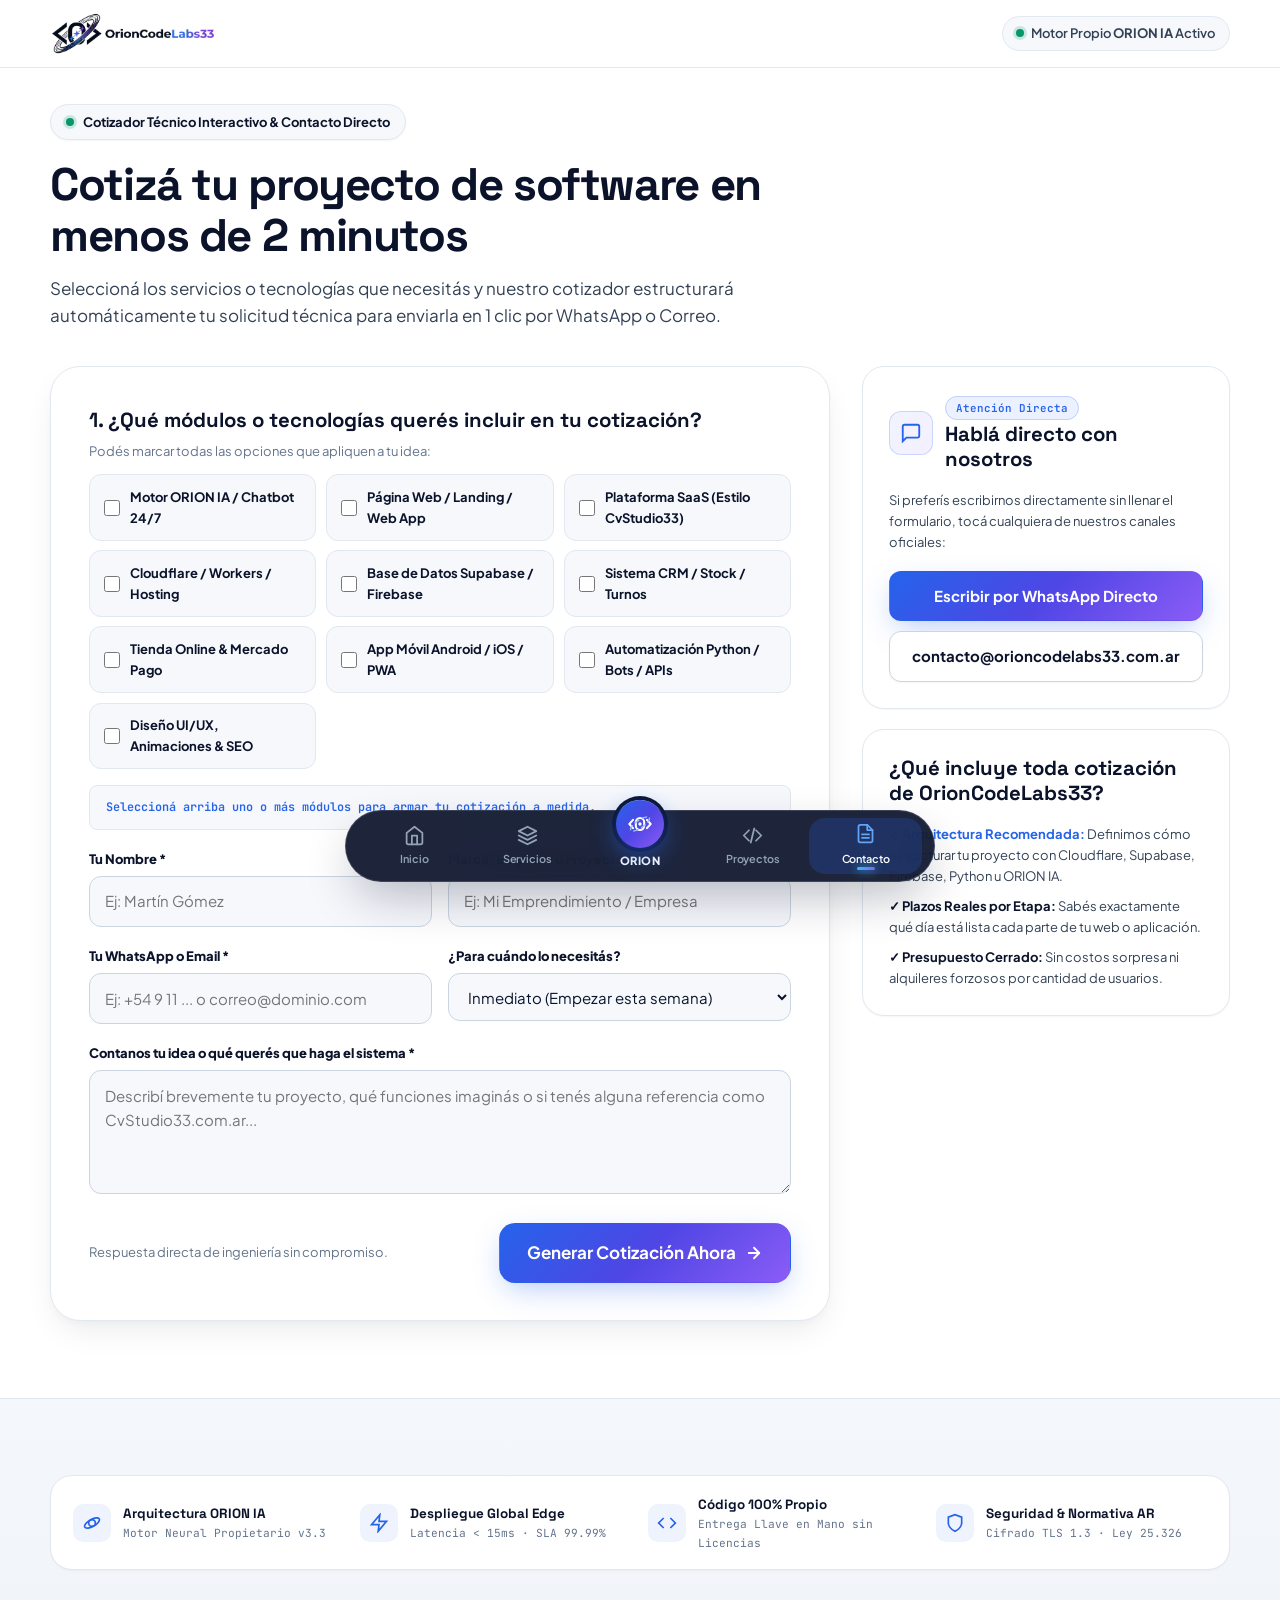
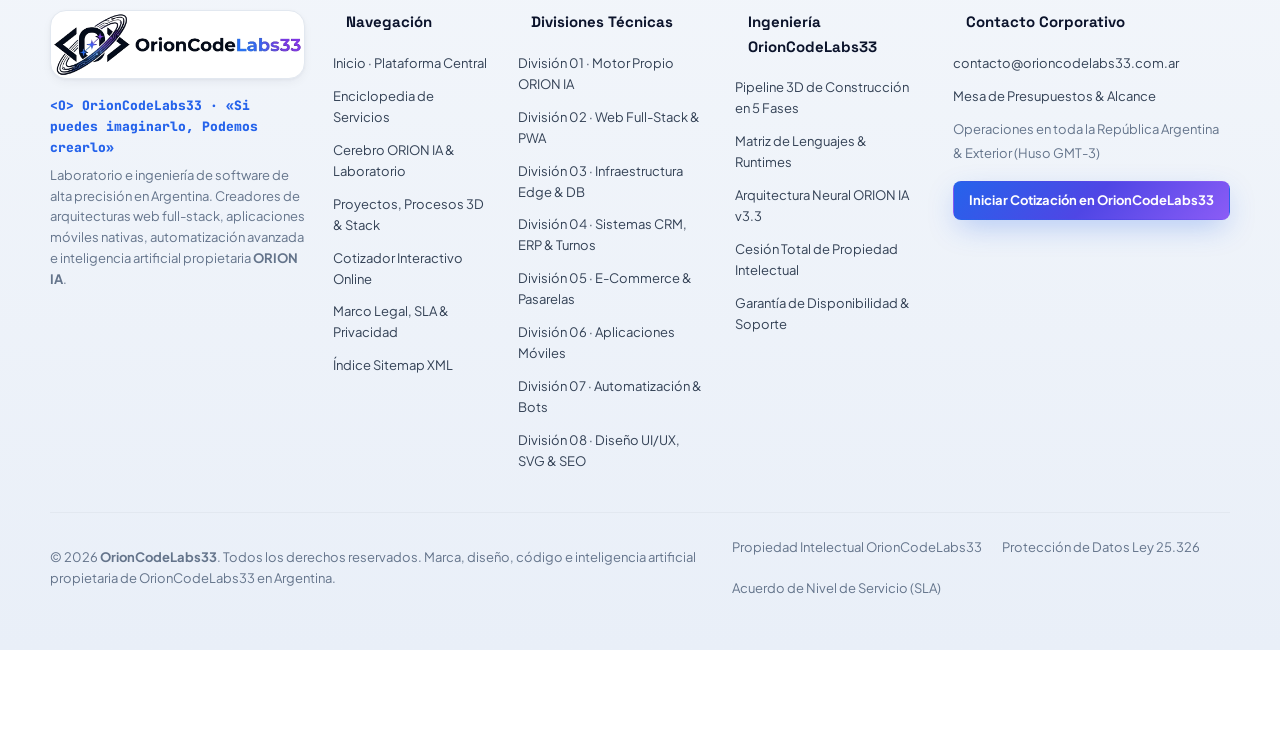
==== contacto.html @ 8621b2c1 "Deploy OrionCodeLabs33 full web app, ORION IA showcase, 3D process & assets" ====
<!DOCTYPE html>
<html lang="es-AR">
<head>
  <meta charset="UTF-8">
  <meta name="viewport" content="width=device-width, initial-scale=1.0, viewport-fit=cover">
  <title>Cotizador de Proyectos de Software &amp; Contacto Directo | OrionCodeLabs33</title>
  <meta name="description" content="Cotizá tu desarrollo web, aplicación móvil, sistema en Supabase/Firebase, despliegue en Cloudflare Workers o integración de nuestra IA propia ORION con el Cotizador Interactivo de OrionCodeLabs33.">
  <meta name="robots" content="index, follow">
  <link rel="canonical" href="https://orioncodelabs33.com.ar/contacto.html">
  <meta name="geo.region" content="AR">
  <meta name="theme-color" content="#FFFFFF">
  <link rel="manifest" href="manifest.json">
  <link rel="icon" type="image/png" sizes="64x64" href="assets/img/favicon.png">
  <link rel="apple-touch-icon" sizes="256x256" href="assets/img/logo-icon.png">
  <link rel="stylesheet" href="assets/css/tokens.css">
  <link rel="stylesheet" href="assets/css/layout.css">
  <link rel="stylesheet" href="assets/css/animations.css">
  <style>
    .quote-layout {
      display: grid;
      grid-template-columns: 1fr;
      gap: 2rem;
    }
    @media (min-width: 1024px) {
      .quote-layout {
        grid-template-columns: 1.38fr 0.62fr;
        align-items: start;
      }
    }
    .form-card {
      background: var(--bg-surface);
      border: 1px solid var(--border-subtle);
      border-radius: var(--radius-xl);
      padding: clamp(1.4rem, 3.5vw, 2.35rem);
      box-shadow: var(--shadow-md);
    }
    .checkbox-grid {
      display: grid;
      grid-template-columns: repeat(auto-fill, minmax(215px, 1fr));
      gap: 0.6rem;
      margin-top: 0.75rem;
    }
    .check-pill {
      display: flex;
      align-items: center;
      gap: 0.6rem;
      padding: 0.7rem 0.9rem;
      border-radius: var(--radius-sm);
      background: var(--bg-secondary);
      border: 1px solid var(--border-subtle);
      font-size: var(--text-xs);
      font-weight: 700;
      color: var(--text-primary);
      cursor: pointer;
      transition: border-color 0.18s ease, background-color 0.18s ease, transform 0.18s ease;
    }
    .check-pill:hover {
      border-color: var(--brand-blue);
      background: var(--bg-surface);
      transform: translateY(-1px);
    }
    .check-pill input {
      accent-color: var(--brand-blue);
      width: 16px;
      height: 16px;
      flex-shrink: 0;
    }
    .form-row {
      display: grid;
      grid-template-columns: 1fr;
      gap: 1rem;
      margin-top: 1.15rem;
    }
    @media (min-width: 640px) {
      .form-row-2 {
        grid-template-columns: repeat(2, 1fr);
      }
    }
    .field-label {
      display: block;
      font-size: var(--text-xs);
      font-weight: 800;
      margin-bottom: 0.4rem;
      color: var(--text-primary);
    }
    .field-input {
      width: 100%;
      padding: 0.78rem 0.95rem;
      border-radius: var(--radius-sm);
      background: var(--bg-secondary);
      border: 1px solid var(--border-medium);
      color: var(--text-primary);
      font-size: var(--text-sm);
      transition: border-color 0.2s ease, box-shadow 0.2s ease, background-color 0.2s ease;
    }
    .field-input:focus {
      outline: none;
      background: var(--bg-surface);
      border-color: var(--brand-blue);
      box-shadow: 0 0 0 4px rgba(37, 99, 235, 0.12);
    }
  </style>
</head>
<body>

  <header class="site-header" role="banner">
    <div class="container header-inner">
      <a href="index.html" class="brand-logo" aria-label="OrionCodeLabs33 Inicio">
        <img src="assets/img/logo-light.png" alt="OrionCodeLabs33" width="240" height="63">
      </a>
      <div class="header-right-status">
        <a href="nosotros.html" class="orion-ai-pill">
          <span class="status-dot" aria-hidden="true"></span>
          <span>Motor Propio <strong>ORION IA</strong> Activo</span>
        </a>
      </div>
    </div>
  </header>

  <main>
    <section id="cotizador" class="section" style="padding-top:2.25rem;">
      <div class="container">
        <div class="section-header">
          <span class="hero-badge"><span class="status-dot"></span> Cotizador Técnico Interactivo &amp; Contacto Directo</span>
          <h1 class="section-title">Cotizá tu proyecto de software en menos de 2 minutos</h1>
          <p class="section-desc">
            Seleccioná los servicios o tecnologías que necesitás y nuestro cotizador estructurará automáticamente tu solicitud técnica para enviarla en 1 clic por WhatsApp o Correo.
          </p>
        </div>

        <div class="quote-layout">
          <!-- Formulario Principal del Cotizador -->
          <form id="orion-quote-form" class="form-card">
            <div id="preselected-service-banner" style="display:none;align-items:center;justify-content:space-between;gap:0.75rem;padding:0.85rem 1rem;margin-bottom:1.25rem;border-radius:var(--radius-sm);background:var(--gradient-orion-subtle);border:1px solid var(--brand-blue);font-size:var(--text-xs);">
              <span>Servicio seleccionado desde el catálogo: <strong></strong></span>
              <a href="servicios.html" style="color:var(--brand-blue);font-weight:800;">Cambiar</a>
            </div>

            <h2 style="font-family:var(--font-display);font-size:var(--text-lg);font-weight:800;margin-bottom:0.25rem;">
              1. ¿Qué módulos o tecnologías querés incluir en tu cotización?
            </h2>
            <p style="font-size:var(--text-xs);color:var(--text-muted);">Podés marcar todas las opciones que apliquen a tu idea:</p>

            <div class="checkbox-grid">
              <label class="check-pill"><input type="checkbox" name="services" value="Motor Propio ORION IA / Chatbot"> <span>Motor ORION IA / Chatbot 24/7</span></label>
              <label class="check-pill"><input type="checkbox" name="services" value="Desarrollo Web / Landing / PWA"> <span>Página Web / Landing / Web App</span></label>
              <label class="check-pill"><input type="checkbox" name="services" value="Plataforma SaaS (Estilo CvStudio33)"> <span>Plataforma SaaS (Estilo CvStudio33)</span></label>
              <label class="check-pill"><input type="checkbox" name="services" value="Cloudflare / Workers / Hosting Edge"> <span>Cloudflare / Workers / Hosting</span></label>
              <label class="check-pill"><input type="checkbox" name="services" value="Base de Datos Supabase / Firebase"> <span>Base de Datos Supabase / Firebase</span></label>
              <label class="check-pill"><input type="checkbox" name="services" value="Sistema de Gestión / CRM / Stock"> <span>Sistema CRM / Stock / Turnos</span></label>
              <label class="check-pill"><input type="checkbox" name="services" value="Tienda E-Commerce & Mercado Pago"> <span>Tienda Online &amp; Mercado Pago</span></label>
              <label class="check-pill"><input type="checkbox" name="services" value="Aplicación Móvil Celulares"> <span>App Móvil Android / iOS / PWA</span></label>
              <label class="check-pill"><input type="checkbox" name="services" value="Automatización con Python & APIs"> <span>Automatización Python / Bots / APIs</span></label>
              <label class="check-pill"><input type="checkbox" name="services" value="Diseño UI/UX, Animaciones & SEO"> <span>Diseño UI/UX, Animaciones &amp; SEO</span></label>
            </div>

            <div id="quote-live-summary" style="margin-top:1rem;padding:0.75rem 1rem;border-radius:var(--radius-xs);background:var(--bg-secondary);border:1px solid var(--border-subtle);font-family:var(--font-mono);font-size:0.74rem;font-weight:600;color:var(--brand-blue);">
              Seleccioná arriba uno o más módulos para armar tu cotización a medida.
            </div>

            <div class="form-row form-row-2">
              <div>
                <label class="field-label" for="quote-name">Tu Nombre *</label>
                <input class="field-input" type="text" id="quote-name" required placeholder="Ej: Martín Gómez">
              </div>
              <div>
                <label class="field-label" for="quote-company">Marca, Empresa o Proyecto</label>
                <input class="field-input" type="text" id="quote-company" placeholder="Ej: Mi Emprendimiento / Empresa">
              </div>
            </div>

            <div class="form-row form-row-2">
              <div>
                <label class="field-label" for="quote-contact">Tu WhatsApp o Email *</label>
                <input class="field-input" type="text" id="quote-contact" required placeholder="Ej: +54 9 11 ... o correo@dominio.com">
              </div>
              <div>
                <label class="field-label" for="quote-timeline">¿Para cuándo lo necesitás?</label>
                <select class="field-input" id="quote-timeline">
                  <option value="Inmediato (Empezar esta semana)" selected>Inmediato (Empezar esta semana)</option>
                  <option value="Dentro de este mes">Dentro de este mes</option>
                  <option value="En los próximos 2 a 3 meses">En los próximos 2 a 3 meses</option>
                  <option value="Quiero conocer presupuesto estimado">Solo quiero conocer presupuesto estimado</option>
                </select>
              </div>
            </div>

            <div class="form-row">
              <div>
                <label class="field-label" for="quote-details">Contanos tu idea o qué querés que haga el sistema *</label>
                <textarea class="field-input" id="quote-details" rows="4" required placeholder="Describí brevemente tu proyecto, qué funciones imaginás o si tenés alguna referencia como CvStudio33.com.ar..."></textarea>
              </div>
            </div>

            <div style="margin-top:1.35rem;display:flex;flex-wrap:wrap;align-items:center;justify-content:space-between;gap:1rem;">
              <span style="font-size:var(--text-xs);color:var(--text-muted);">Respuesta directa de ingeniería sin compromiso.</span>
              <button type="submit" class="btn btn-primary btn-lg">
                <span>Generar Cotización Ahora</span>
                <svg width="18" height="18" viewBox="0 0 24 24" fill="none" stroke="currentColor" stroke-width="2.4" stroke-linecap="round" stroke-linejoin="round"><path d="M5 12h14"/><path d="m12 5 7 7-7 7"/></svg>
              </button>
            </div>

            <div id="quote-form-feedback" style="display:none;margin-top:1.25rem;"></div>
          </form>

          <!-- Columna Derecha: Canales Directos con Iconos SVG -->
          <div style="display:flex;flex-direction:column;gap:1.25rem;">
            <div class="bento-card">
              <div style="display:flex;align-items:center;gap:0.75rem;">
                <div class="svg-icon-box" aria-hidden="true">
                  <svg viewBox="0 0 24 24" fill="none" stroke="currentColor" stroke-width="2"><path d="M21 15a2 2 0 0 1-2 2H7l-4 4V5a2 2 0 0 1 2-2h14a2 2 0 0 1 2 2z"/></svg>
                </div>
                <div>
                  <span class="badge-verified">Atención Directa</span>
                  <h3 style="font-size:var(--text-lg);margin-top:0.2rem;">Hablá directo con nosotros</h3>
                </div>
              </div>
              <p style="font-size:var(--text-xs);color:var(--text-secondary);">
                Si preferís escribirnos directamente sin llenar el formulario, tocá cualquiera de nuestros canales oficiales:
              </p>
              <div style="display:flex;flex-direction:column;gap:0.65rem;">
                <a href="https://wa.me/5491100000033?text=Hola%20OrionCodeLabs33,%20quiero%20cotizar%20un%20proyecto%20de%20software" target="_blank" rel="noopener" class="btn btn-primary" style="width:100%;">
                  <span>Escribir por WhatsApp Directo</span>
                </a>
                <a href="mailto:contacto@orioncodelabs33.com.ar" class="btn btn-secondary" style="width:100%;">
                  <span>contacto@orioncodelabs33.com.ar</span>
                </a>
              </div>
            </div>

            <div class="bento-card">
              <h3 style="font-size:var(--text-lg);">¿Qué incluye toda cotización de OrionCodeLabs33?</h3>
              <ul style="list-style:none;font-size:var(--text-xs);color:var(--text-secondary);display:flex;flex-direction:column;gap:0.55rem;">
                <li><strong style="color:var(--brand-blue);">✓ Arquitectura Recomendada:</strong> Definimos cómo estructurar tu proyecto con Cloudflare, Supabase, Firebase, Python u ORION IA.</li>
                <li><strong style="color:var(--text-primary);">✓ Plazos Reales por Etapa:</strong> Sabés exactamente qué día está lista cada parte de tu web o aplicación.</li>
                <li><strong style="color:var(--text-primary);">✓ Presupuesto Cerrado:</strong> Sin costos sorpresa ni alquileres forzosos por cantidad de usuarios.</li>
              </ul>
            </div>
          </div>
        </div>
      </div>
    </section>
  </main>

  <!-- ========================================================================
       FOOTER CORPORATIVO EXCLUSIVO DE ORIONCODELABS33
       ======================================================================== -->
  <footer class="site-footer" role="contentinfo">
    <div class="container">

      <div class="footer-telemetry-banner">
        <div class="footer-telemetry-item">
          <div class="footer-telemetry-icon" aria-hidden="true">
            <svg width="20" height="20" viewBox="0 0 24 24" fill="none" stroke="currentColor" stroke-width="2"><circle cx="12" cy="12" r="4"/><ellipse cx="12" cy="12" rx="10" ry="4.2" transform="rotate(-30 12 12)"/></svg>
          </div>
          <div>
            <strong>Arquitectura ORION IA</strong>
            <span>Motor Neural Propietario v3.3</span>
          </div>
        </div>
        <div class="footer-telemetry-item">
          <div class="footer-telemetry-icon" aria-hidden="true">
            <svg width="20" height="20" viewBox="0 0 24 24" fill="none" stroke="currentColor" stroke-width="2"><path d="M13 2 3 14h9l-1 8 10-12h-9l1-8z"/></svg>
          </div>
          <div>
            <strong>Despliegue Global Edge</strong>
            <span>Latencia &lt; 15ms · SLA 99.99%</span>
          </div>
        </div>
        <div class="footer-telemetry-item">
          <div class="footer-telemetry-icon" aria-hidden="true">
            <svg width="20" height="20" viewBox="0 0 24 24" fill="none" stroke="currentColor" stroke-width="2"><polyline points="16 18 22 12 16 6"/><polyline points="8 6 2 12 8 18"/></svg>
          </div>
          <div>
            <strong>Código 100% Propio</strong>
            <span>Entrega Llave en Mano sin Licencias</span>
          </div>
        </div>
        <div class="footer-telemetry-item">
          <div class="footer-telemetry-icon" aria-hidden="true">
            <svg width="20" height="20" viewBox="0 0 24 24" fill="none" stroke="currentColor" stroke-width="2"><path d="M12 22s8-4 8-10V5l-8-3-8 3v7c0 6 8 10 8 10z"/></svg>
          </div>
          <div>
            <strong>Seguridad &amp; Normativa AR</strong>
            <span>Cifrado TLS 1.3 · Ley 25.326</span>
          </div>
        </div>
      </div>

      <div class="footer-navmap-grid">
        <div>
          <div class="footer-video-showcase">
            <video class="footer-logo-video" src="assets/video/orion-logo-reveal.mp4" poster="assets/img/logo-light.png" autoplay loop muted playsinline preload="auto" aria-label="Animación oficial del logo OrionCodeLabs33"></video>
          </div>
          <p style="font-family:var(--font-mono);font-size:var(--text-xs);font-weight:800;color:var(--brand-blue);margin-bottom:0.4rem;">
            &lt;O&gt; OrionCodeLabs33 · «Si puedes imaginarlo, Podemos crearlo»
          </p>
          <p style="font-size:var(--text-xs);color:var(--text-muted);line-height:1.6;">
            Laboratorio e ingeniería de software de alta precisión en Argentina. Creadores de arquitecturas web full-stack, aplicaciones móviles nativas, automatización avanzada e inteligencia artificial propietaria <strong>ORION IA</strong>.
          </p>
        </div>

        <nav aria-label="Mapa de Navegación OrionCodeLabs33">
          <h3 class="footer-col-title">Navegación</h3>
          <ul class="footer-nav-list">
            <li><a href="index.html">Inicio · Plataforma Central</a></li>
            <li><a href="servicios.html">Enciclopedia de Servicios</a></li>
            <li><a href="nosotros.html">Cerebro ORION IA &amp; Laboratorio</a></li>
            <li><a href="portafolio.html">Proyectos, Procesos 3D &amp; Stack</a></li>
            <li><a href="contacto.html#cotizador">Cotizador Interactivo Online</a></li>
            <li><a href="legales.html">Marco Legal, SLA &amp; Privacidad</a></li>
            <li><a href="sitemap.xml">Índice Sitemap XML</a></li>
          </ul>
        </nav>

        <nav aria-label="Divisiones de Ingeniería OrionCodeLabs33">
          <h3 class="footer-col-title">Divisiones Técnicas</h3>
          <ul class="footer-nav-list">
            <li><a href="servicios.html#cat-orion-ai">División 01 · Motor Propio ORION IA</a></li>
            <li><a href="servicios.html#cat-web">División 02 · Web Full-Stack &amp; PWA</a></li>
            <li><a href="servicios.html#cat-cloud-db">División 03 · Infraestructura Edge &amp; DB</a></li>
            <li><a href="servicios.html#cat-systems">División 04 · Sistemas CRM, ERP &amp; Turnos</a></li>
            <li><a href="servicios.html#cat-ecommerce">División 05 · E-Commerce &amp; Pasarelas</a></li>
            <li><a href="servicios.html#cat-mobile">División 06 · Aplicaciones Móviles</a></li>
            <li><a href="servicios.html#cat-python">División 07 · Automatización &amp; Bots</a></li>
            <li><a href="servicios.html#cat-uiux">División 08 · Diseño UI/UX, SVG &amp; SEO</a></li>
          </ul>
        </nav>

        <nav aria-label="Metodología OrionCodeLabs33">
          <h3 class="footer-col-title">Ingeniería OrionCodeLabs33</h3>
          <ul class="footer-nav-list">
            <li><a href="portafolio.html#proceso-ingenieria">Pipeline 3D de Construcción en 5 Fases</a></li>
            <li><a href="portafolio.html#stack-oficial">Matriz de Lenguajes &amp; Runtimes</a></li>
            <li><a href="nosotros.html">Arquitectura Neural ORION IA v3.3</a></li>
            <li><a href="legales.html#terminos">Cesión Total de Propiedad Intelectual</a></li>
            <li><a href="legales.html#sla">Garantía de Disponibilidad &amp; Soporte</a></li>
          </ul>
        </nav>

        <div>
          <h3 class="footer-col-title">Contacto Corporativo</h3>
          <ul class="footer-nav-list">
            <li><a href="mailto:contacto@orioncodelabs33.com.ar">contacto@orioncodelabs33.com.ar</a></li>
            <li><a href="contacto.html#cotizador">Mesa de Presupuestos &amp; Alcance</a></li>
            <li><span style="font-size:var(--text-xs);color:var(--text-muted);">Operaciones en toda la República Argentina &amp; Exterior (Huso GMT-3)</span></li>
          </ul>
          <div style="margin-top:1rem;">
            <a href="contacto.html#cotizador" class="btn btn-primary btn-sm" style="width:100%;">Iniciar Cotización en OrionCodeLabs33</a>
          </div>
        </div>
      </div>

      <div class="footer-bottom">
        <p>© 2026 <strong>OrionCodeLabs33</strong>. Todos los derechos reservados. Marca, diseño, código e inteligencia artificial propietaria de OrionCodeLabs33 en Argentina.</p>
        <div style="display:flex;gap:1.25rem;flex-wrap:wrap;">
          <a href="legales.html#terminos">Propiedad Intelectual OrionCodeLabs33</a>
          <a href="legales.html#privacidad">Protección de Datos Ley 25.326</a>
          <a href="legales.html#sla">Acuerdo de Nivel de Servicio (SLA)</a>
        </div>
      </div>
    </div>
  </footer>

  <!-- Bottom Floating Dock (Contacto / Cotizador Activo) -->
  <nav class="orion-bottom-dock" aria-label="Menú Principal">
    <a href="index.html" class="dock-item">
      <svg viewBox="0 0 24 24" fill="none" stroke="currentColor" stroke-width="2" stroke-linecap="round" stroke-linejoin="round"><path d="m3 9 9-7 9 7v11a2 2 0 0 1-2 2H5a2 2 0 0 1-2-2z"/><polyline points="9 22 9 12 15 12 15 22"/></svg>
      <span>Inicio</span>
    </a>
    <a href="servicios.html" class="dock-item">
      <svg viewBox="0 0 24 24" fill="none" stroke="currentColor" stroke-width="2" stroke-linecap="round" stroke-linejoin="round"><polygon points="12 2 2 7 12 12 22 7 12 2"/><polyline points="2 17 12 22 22 17"/><polyline points="2 12 12 17 22 12"/></svg>
      <span>Servicios</span>
    </a>
    <a href="nosotros.html" class="dock-item-orion" aria-label="ORION IA">
      <div class="dock-orion-orb">
        <svg viewBox="0 0 28 28" fill="none"><path d="M6.5 9.5L2.5 14L6.5 18.5" stroke="#FFFFFF" stroke-width="2.2" stroke-linecap="round" stroke-linejoin="round"/><path d="M21.5 9.5L25.5 14L21.5 18.5" stroke="#FFFFFF" stroke-width="2.2" stroke-linecap="round" stroke-linejoin="round"/><rect x="9.5" y="7.5" width="9" height="13" rx="4.5" stroke="#FFFFFF" stroke-width="2.2"/><ellipse cx="14" cy="14" rx="12" ry="4.2" transform="rotate(-35 14 14)" stroke="#93C5FD" stroke-width="1.5" stroke-dasharray="6 3"/><circle cx="14" cy="14" r="1.8" fill="#FFFFFF"/></svg>
      </div>
      <span>ORION</span>
    </a>
    <a href="portafolio.html" class="dock-item">
      <svg viewBox="0 0 24 24" fill="none" stroke="currentColor" stroke-width="2" stroke-linecap="round" stroke-linejoin="round"><polyline points="16 18 22 12 16 6"/><polyline points="8 6 2 12 8 18"/><line x1="14" y1="4" x2="10" y2="20"/></svg>
      <span>Proyectos</span>
    </a>
    <a href="contacto.html#cotizador" class="dock-item is-active" aria-current="page">
      <svg viewBox="0 0 24 24" fill="none" stroke="currentColor" stroke-width="2" stroke-linecap="round" stroke-linejoin="round"><path d="M14 2H6a2 2 0 0 0-2 2v16a2 2 0 0 0 2 2h12a2 2 0 0 0 2-2V8z"/><polyline points="14 2 14 8 20 8"/><line x1="16" y1="13" x2="8" y2="13"/><line x1="16" y1="17" x2="8" y2="17"/></svg>
      <span>Contacto</span>
    </a>
  </nav>

  <script src="assets/js/animations.js" defer></script>
  <script src="assets/js/app.js" defer></script>
</body>
</html>
---- assets/css/tokens.css ----
/* ==========================================================================
   OrionCodeLabs33 — Architectural White & Cobalt-Violet Design System
   Archivo 1: assets/css/tokens.css
   Diseñado para Web App Moderna de Alta Ingeniería (Blanco Puro + Azul Noche
   #0B132B + Cobalto Eléctrico #2563EB + Violeta Orión #7C3AED)
   ========================================================================== */

@import url('https://fonts.googleapis.com/css2?family=Plus+Jakarta+Sans:wght@400;500;600;700;800&family=Space+Grotesk:wght@600;700&family=JetBrains+Mono:wght@400;500;600&display=swap');

:root {
  /* Familias Tipográficas */
  --font-sans: 'Plus Jakarta Sans', -apple-system, BlinkMacSystemFont, 'Segoe UI', Roboto, sans-serif;
  --font-display: 'Space Grotesk', 'Plus Jakarta Sans', sans-serif;
  --font-mono: 'JetBrains Mono', 'Fira Code', Consolas, monospace;

  /* Escala Tipográfica Fluida y Equilibrada */
  --text-xs: clamp(0.75rem, 0.72rem + 0.14vw, 0.8125rem);
  --text-sm: clamp(0.875rem, 0.84rem + 0.18vw, 0.9375rem);
  --text-base: clamp(0.98rem, 0.95rem + 0.2vw, 1.0625rem);
  --text-lg: clamp(1.125rem, 1.05rem + 0.35vw, 1.275rem);
  --text-xl: clamp(1.3rem, 1.18rem + 0.55vw, 1.55rem);
  --text-2xl: clamp(1.6rem, 1.38rem + 1vw, 2.15rem);
  --text-3xl: clamp(1.95rem, 1.62rem + 1.65vw, 2.85rem);
  --text-hero: clamp(2.2rem, 1.7rem + 2.5vw, 3.75rem);

  /* Paleta Principal: Blanco Arquitectónico & Tinta Orión (#0B132B) */
  --bg-primary: #FFFFFF;
  --bg-secondary: #F6F8FC;
  --bg-tertiary: #EEF2F9;
  --bg-surface: #FFFFFF;
  --bg-surface-hover: #F8FAFF;
  --bg-glass: rgba(255, 255, 255, 0.86);
  --bg-dock: rgba(11, 19, 43, 0.92);
  --bg-code: #0B132B;

  /* Textos de Alto Contraste y Lectura Limpia */
  --text-primary: #0B132B;
  --text-secondary: #334155;
  --text-muted: #64748B;
  --text-on-brand: #FFFFFF;

  /* Colores de Marca Extraídos del Logo OrionCodeLabs33 */
  --brand-navy: #0B132B;
  --brand-blue: #2563EB;
  --brand-blue-bright: #1D4ED8;
  --brand-indigo: #4F46E5;
  --brand-violet: #7C3AED;
  --brand-purple: #9333EA;
  --brand-cyan: #0284C7;
  --brand-emerald: #059669;
  --brand-amber: #D97706;

  /* Gradientes de Ingeniería */
  --gradient-orion: linear-gradient(135deg, #2563EB 0%, #4F46E5 50%, #8B5CF6 100%);
  --gradient-orion-dark: linear-gradient(135deg, #0B132B 0%, #1E293B 45%, #1E1B4B 100%);
  --gradient-orion-subtle: linear-gradient(135deg, rgba(37, 99, 235, 0.07) 0%, rgba(124, 58, 237, 0.08) 100%);
  --gradient-surface-sheen: linear-gradient(180deg, #FFFFFF 0%, #F8FAFC 100%);

  /* Bordes y Sombras Multicapa (Estética Limpia de Web App) */
  --border-subtle: #E2E8F0;
  --border-medium: #CBD5E1;
  --border-strong: rgba(37, 99, 235, 0.32);
  --border-focus: #2563EB;

  --shadow-xs: 0 1px 2px rgba(11, 19, 43, 0.04);
  --shadow-sm: 0 4px 12px -2px rgba(11, 19, 43, 0.06), 0 1px 3px rgba(11, 19, 43, 0.04);
  --shadow-md: 0 14px 34px -8px rgba(11, 19, 43, 0.09), 0 4px 10px -3px rgba(11, 19, 43, 0.04);
  --shadow-lg: 0 24px 56px -12px rgba(11, 19, 43, 0.14), 0 8px 20px -6px rgba(37, 99, 235, 0.08);
  --shadow-glow: 0 10px 30px -6px rgba(37, 99, 235, 0.35);
  --shadow-dock: 0 20px 50px -10px rgba(11, 19, 43, 0.32), 0 0 0 1px rgba(255, 255, 255, 0.12);

  /* Radios y Dimensiones */
  --radius-xs: 8px;
  --radius-sm: 12px;
  --radius-md: 16px;
  --radius-lg: 22px;
  --radius-xl: 30px;
  --radius-pill: 9999px;

  --header-height: 68px;
  --dock-height: 72px;
  --safe-bottom: env(safe-area-inset-bottom, 0px);

  --container-max: 1260px;
  --container-pad: clamp(1rem, 4vw, 2.5rem);

  /* Curvas Físicas de Animación */
  --ease-out-expo: cubic-bezier(0.16, 1, 0.3, 1);
  --ease-spring: cubic-bezier(0.34, 1.56, 0.64, 1);
  --ease-smooth: cubic-bezier(0.4, 0, 0.2, 1);
}

/* Reset y Base */
*, *::before, *::after {
  box-sizing: border-box;
  margin: 0;
  padding: 0;
}

html {
  font-family: var(--font-sans);
  font-size: 16px;
  scroll-behavior: smooth;
  scroll-padding-top: 88px;
  background-color: var(--bg-primary);
  color: var(--text-primary);
  -webkit-text-size-adjust: 100%;
  -webkit-tap-highlight-color: transparent;
}

body {
  min-height: 100dvh;
  background-color: var(--bg-primary);
  color: var(--text-primary);
  line-height: 1.62;
  overflow-x: hidden;
  /* Espacio reservado abajo para el Dock de Navegación en celular y PC */
  padding-bottom: calc(var(--dock-height) + var(--safe-bottom) + 28px);
}

img, svg, video {
  max-width: 100%;
  height: auto;
  display: block;
}

a {
  color: inherit;
  text-decoration: none;
}

button, input, select, textarea {
  font: inherit;
  color: inherit;
}

:focus-visible {
  outline: 2px solid var(--border-focus);
  outline-offset: 3px;
}

p {
  max-width: 72ch;
}
---- assets/css/layout.css ----
/* ==========================================================================
   OrionCodeLabs33 — Clean Architectural White Layout & Floating Bottom Dock
   Archivo 2: assets/css/layout.css
   ========================================================================== */

.container {
  width: 100%;
  max-width: var(--container-max);
  margin-inline: auto;
  padding-inline: var(--container-pad);
}

/* --------------------------------------------------------------------------
   1. HEADER SUPERIOR MINIMALISTA (Solo Identidad & Estado, sin menú repetido)
   -------------------------------------------------------------------------- */
.site-header {
  position: sticky;
  top: 0;
  z-index: 90;
  height: var(--header-height);
  background: var(--bg-glass);
  backdrop-filter: blur(20px);
  -webkit-backdrop-filter: blur(20px);
  border-bottom: 1px solid var(--border-subtle);
  transition: box-shadow 0.25s ease, border-color 0.25s ease;
}

.site-header.is-scrolled {
  box-shadow: var(--shadow-sm);
}

.header-inner {
  height: 100%;
  display: flex;
  align-items: center;
  justify-content: space-between;
  gap: 0.75rem;
}

/* Logo perfectamente integrado sobre el fondo blanco sin sobresalir jamás */
.brand-logo {
  display: inline-flex;
  align-items: center;
  flex-shrink: 0;
  height: 38px;
  max-width: 56vw;
  transition: transform 0.25s var(--ease-out-expo);
}

.brand-logo:hover {
  transform: scale(1.015);
}

.brand-logo img {
  height: 100%;
  width: auto;
  max-width: 100%;
  object-fit: contain;
  object-position: left center;
  user-select: none;
  -webkit-user-drag: none;
}

@media (min-width: 768px) {
  .brand-logo {
    height: 44px;
    max-width: 265px;
  }
}

.header-right-status {
  display: flex;
  align-items: center;
  gap: 0.65rem;
}

.orion-ai-pill {
  display: none;
  align-items: center;
  gap: 0.45rem;
  padding: 0.38rem 0.85rem;
  border-radius: var(--radius-pill);
  background: var(--bg-secondary);
  border: 1px solid var(--border-subtle);
  font-size: var(--text-xs);
  font-weight: 600;
  color: var(--text-secondary);
}

@media (min-width: 640px) {
  .orion-ai-pill {
    display: inline-flex;
  }
}

.status-dot {
  width: 8px;
  height: 8px;
  border-radius: 50%;
  background: var(--brand-emerald);
  box-shadow: 0 0 0 3px rgba(5, 150, 105, 0.18);
  flex-shrink: 0;
}

/* --------------------------------------------------------------------------
   2. BOTONES DE INGENIERÍA
   -------------------------------------------------------------------------- */
.btn {
  display: inline-flex;
  align-items: center;
  justify-content: center;
  gap: 0.55rem;
  padding: 0.75rem 1.35rem;
  font-size: var(--text-sm);
  font-weight: 700;
  border-radius: var(--radius-sm);
  border: 1px solid transparent;
  cursor: pointer;
  transition: transform 0.22s var(--ease-out-expo), box-shadow 0.22s ease, background-color 0.22s ease, border-color 0.22s ease;
  white-space: nowrap;
}

.btn:active {
  transform: scale(0.97);
}

.btn-primary {
  background: var(--gradient-orion);
  color: #FFFFFF;
  box-shadow: var(--shadow-glow);
}

.btn-primary:hover {
  transform: translateY(-2px);
  box-shadow: 0 14px 34px -6px rgba(37, 99, 235, 0.5);
}

.btn-secondary {
  background: var(--bg-surface);
  color: var(--text-primary);
  border-color: var(--border-medium);
  box-shadow: var(--shadow-xs);
}

.btn-secondary:hover {
  background: var(--bg-secondary);
  border-color: var(--brand-blue);
  color: var(--brand-blue);
  transform: translateY(-1px);
}

.btn-dark {
  background: var(--brand-navy);
  color: #FFFFFF;
  box-shadow: var(--shadow-sm);
}

.btn-dark:hover {
  background: #16244D;
  transform: translateY(-2px);
}

.btn-lg {
  padding: 0.95rem 1.7rem;
  font-size: var(--text-base);
  border-radius: var(--radius-md);
}

.btn-sm {
  padding: 0.5rem 0.95rem;
  font-size: var(--text-xs);
  border-radius: var(--radius-xs);
}

/* --------------------------------------------------------------------------
   3. NAVBAR INFERIOR PROTAGONISTA (FLOATING DOCK EN CELULAR Y PC)
      Items: Inicio | Servicios | ORION (Centro) | Proyectos | Contacto
   -------------------------------------------------------------------------- */
.orion-bottom-dock {
  position: fixed;
  left: 10px;
  right: 10px;
  bottom: calc(10px + var(--safe-bottom));
  z-index: 150;
  height: var(--dock-height);
  max-width: 560px;
  margin-inline: auto;
  background: var(--bg-dock);
  backdrop-filter: blur(24px) saturate(180%);
  -webkit-backdrop-filter: blur(24px) saturate(180%);
  border-radius: 24px;
  padding: 0 0.45rem;
  display: grid;
  grid-template-columns: repeat(5, 1fr);
  align-items: center;
  box-shadow: var(--shadow-dock);
  border: 1px solid rgba(255, 255, 255, 0.14);
}

@media (min-width: 768px) {
  .orion-bottom-dock {
    bottom: 18px;
    border-radius: 9999px;
    padding: 0 0.75rem;
    max-width: 590px;
  }
}

.dock-item {
  position: relative;
  height: 56px;
  display: flex;
  flex-direction: column;
  align-items: center;
  justify-content: center;
  gap: 4px;
  color: #94A3B8;
  font-size: 0.68rem;
  font-weight: 600;
  letter-spacing: -0.01em;
  border-radius: 16px;
  transition: color 0.25s ease, transform 0.25s var(--ease-spring), background-color 0.25s ease;
  user-select: none;
}

.dock-item svg {
  width: 21px;
  height: 21px;
  transition: transform 0.28s var(--ease-spring), stroke 0.25s ease;
}

.dock-item:hover {
  color: #F8FAFC;
  background: rgba(255, 255, 255, 0.06);
}

.dock-item:hover svg {
  transform: translateY(-2px) scale(1.08);
}

.dock-item.is-active {
  color: #FFFFFF;
  background: rgba(37, 99, 235, 0.22);
}

.dock-item.is-active svg {
  color: #60A5FA;
  transform: translateY(-2px);
}

/* Indicador luminoso inferior en el item activo */
.dock-item.is-active::after {
  content: '';
  position: absolute;
  bottom: 4px;
  width: 18px;
  height: 3px;
  border-radius: 99px;
  background: linear-gradient(90deg, #38BDF8, #8B5CF6);
  box-shadow: 0 0 10px #38BDF8;
}

/* Botón Central Especial: ORION (Motor de IA & ADN) */
.dock-item-orion {
  position: relative;
  display: flex;
  flex-direction: column;
  align-items: center;
  justify-content: center;
  gap: 3px;
  color: #FFFFFF;
  font-size: 0.7rem;
  font-weight: 800;
  letter-spacing: 0.04em;
  user-select: none;
}

.dock-orion-orb {
  width: 48px;
  height: 48px;
  margin-top: -22px;
  border-radius: 50%;
  background: var(--gradient-orion);
  display: grid;
  place-items: center;
  color: #FFFFFF;
  box-shadow: 0 8px 24px rgba(37, 99, 235, 0.55), 0 0 0 4px #0B132B;
  transition: transform 0.3s var(--ease-spring), box-shadow 0.3s ease;
  position: relative;
}

.dock-item-orion:hover .dock-orion-orb,
.dock-item-orion.is-active .dock-orion-orb {
  transform: translateY(-4px) scale(1.08);
  box-shadow: 0 12px 30px rgba(124, 58, 237, 0.75), 0 0 0 4px #2563EB;
}

.dock-orion-orb svg {
  width: 26px;
  height: 26px;
}

/* --------------------------------------------------------------------------
   4. HERO ARQUITECTÓNICO (BLANCO LIMPIO + PANEL DE INGENIERÍA)
   -------------------------------------------------------------------------- */
.hero-section {
  position: relative;
  padding-block: clamp(2.25rem, 5vw, 4.5rem);
  overflow: hidden;
  background:
    radial-gradient(700px circle at 12% 15%, rgba(37, 99, 235, 0.06), transparent 65%),
    radial-gradient(600px circle at 88% 25%, rgba(124, 58, 237, 0.06), transparent 65%),
    var(--bg-primary);
}

.hero-grid {
  display: grid;
  grid-template-columns: 1fr;
  gap: 2.5rem;
  align-items: center;
}

@media (min-width: 1024px) {
  .hero-grid {
    grid-template-columns: 1.15fr 0.85fr;
    gap: 3.5rem;
  }
}

.hero-badge {
  display: inline-flex;
  align-items: center;
  gap: 0.55rem;
  padding: 0.42rem 0.95rem;
  border-radius: var(--radius-pill);
  background: var(--bg-secondary);
  border: 1px solid var(--border-subtle);
  font-size: var(--text-xs);
  font-weight: 700;
  color: var(--brand-navy);
  margin-bottom: 1.15rem;
  box-shadow: var(--shadow-xs);
}

.hero-title {
  font-family: var(--font-display);
  font-size: var(--text-hero);
  font-weight: 800;
  line-height: 1.08;
  letter-spacing: -0.035em;
  color: var(--text-primary);
  margin-bottom: 1.15rem;
}

.hero-subtitle {
  font-size: var(--text-base);
  color: var(--text-secondary);
  line-height: 1.68;
  margin-bottom: 0.75rem;
}

.hero-subtitle strong {
  color: var(--text-primary);
  font-weight: 700;
}

.hero-cta-group {
  display: flex;
  flex-wrap: wrap;
  gap: 0.85rem;
  margin-top: 1.35rem;
}

@media (max-width: 639px) {
  .hero-cta-group .btn {
    width: 100%;
  }
}

.hero-metrics-bar {
  margin-top: 2rem;
  padding-top: 1.5rem;
  border-top: 1px solid var(--border-subtle);
  display: grid;
  grid-template-columns: repeat(3, 1fr);
  gap: 1rem;
}

.metric-item strong {
  display: block;
  font-family: var(--font-display);
  font-size: var(--text-xl);
  font-weight: 800;
  color: var(--brand-navy);
  line-height: 1.2;
}

.metric-item span {
  font-size: var(--text-xs);
  color: var(--text-muted);
}

/* Panel de Ingeniería Derecho en el Hero */
.hero-showcase-panel {
  background: var(--bg-surface);
  border: 1px solid var(--border-subtle);
  border-radius: var(--radius-xl);
  padding: 1.4rem;
  box-shadow: var(--shadow-lg);
  position: relative;
}

.showcase-header {
  display: flex;
  align-items: center;
  justify-content: space-between;
  padding-bottom: 0.95rem;
  margin-bottom: 1rem;
  border-bottom: 1px solid var(--border-subtle);
}

.window-dots {
  display: flex;
  gap: 6px;
}

.window-dots span {
  width: 10px;
  height: 10px;
  border-radius: 50%;
}

.window-dots span:nth-child(1) { background: #F43F5E; }
.window-dots span:nth-child(2) { background: #F59E0B; }
.window-dots span:nth-child(3) { background: #10B981; }

.showcase-stack-list {
  display: flex;
  flex-direction: column;
  gap: 0.7rem;
}

.showcase-row {
  display: flex;
  align-items: center;
  justify-content: space-between;
  gap: 0.85rem;
  padding: 0.9rem 1rem;
  border-radius: var(--radius-md);
  background: var(--bg-secondary);
  border: 1px solid var(--border-subtle);
  transition: transform 0.22s var(--ease-out-expo), border-color 0.22s ease, box-shadow 0.22s ease, background-color 0.22s ease;
  cursor: pointer;
}

.showcase-row:hover {
  transform: translateX(4px);
  background: var(--bg-surface);
  border-color: var(--brand-blue);
  box-shadow: var(--shadow-sm);
}

.showcase-row-left {
  display: flex;
  align-items: center;
  gap: 0.85rem;
}

.svg-icon-box {
  width: 44px;
  height: 44px;
  border-radius: 12px;
  background: var(--gradient-orion-subtle);
  border: 1px solid rgba(37, 99, 235, 0.2);
  display: grid;
  place-items: center;
  color: var(--brand-blue);
  flex-shrink: 0;
  transition: transform 0.25s var(--ease-spring), background-color 0.25s ease, color 0.25s ease;
}

.showcase-row:hover .svg-icon-box,
.service-category-card:hover .svg-icon-box {
  background: var(--gradient-orion);
  color: #FFFFFF;
  transform: scale(1.06) rotate(-3deg);
}

.svg-icon-box svg {
  width: 22px;
  height: 22px;
}

.showcase-row-info h3 {
  font-size: var(--text-sm);
  font-weight: 800;
  color: var(--text-primary);
}

.showcase-row-info p {
  font-size: 0.76rem;
  color: var(--text-muted);
}

.badge-verified {
  font-family: var(--font-mono);
  font-size: 0.68rem;
  font-weight: 600;
  padding: 0.25rem 0.6rem;
  border-radius: var(--radius-pill);
  background: rgba(37, 99, 235, 0.09);
  color: var(--brand-blue);
  border: 1px solid rgba(37, 99, 235, 0.22);
  white-space: nowrap;
}

/* --------------------------------------------------------------------------
   5. SECCIONES GENERALES, SERVICIOS Y TARJETAS EDITORIALES
   -------------------------------------------------------------------------- */
.section {
  padding-block: clamp(3.25rem, 6vw, 5.5rem);
  position: relative;
}

.section-alt {
  background: var(--bg-secondary);
  border-block: 1px solid var(--border-subtle);
}

.section-header {
  max-width: 800px;
  margin-bottom: 2.25rem;
}

.section-title {
  font-family: var(--font-display);
  font-size: var(--text-3xl);
  font-weight: 800;
  line-height: 1.12;
  letter-spacing: -0.03em;
  color: var(--text-primary);
  margin-bottom: 0.85rem;
}

.section-desc {
  font-size: var(--text-base);
  color: var(--text-secondary);
}

/* Barra de Búsqueda y Chips de Servicios */
.services-toolbar {
  display: flex;
  flex-direction: column;
  gap: 0.9rem;
  margin-bottom: 2rem;
  position: sticky;
  top: var(--header-height);
  z-index: 40;
  background: rgba(246, 248, 252, 0.92);
  backdrop-filter: blur(14px);
  padding-block: 0.85rem;
  border-bottom: 1px solid var(--border-subtle);
}

.search-bar-wrap {
  position: relative;
  display: flex;
  align-items: center;
}

.search-bar-wrap svg {
  position: absolute;
  left: 1rem;
  width: 18px;
  height: 18px;
  color: var(--text-muted);
  pointer-events: none;
}

.service-search-input {
  width: 100%;
  height: 48px;
  padding: 0 9.5rem 0 2.85rem;
  background: var(--bg-surface);
  border: 1px solid var(--border-medium);
  border-radius: var(--radius-md);
  font-size: var(--text-sm);
  color: var(--text-primary);
  box-shadow: var(--shadow-xs);
  transition: border-color 0.2s ease, box-shadow 0.2s ease;
}

.service-search-input:focus {
  outline: none;
  border-color: var(--brand-blue);
  box-shadow: 0 0 0 4px rgba(37, 99, 235, 0.12);
}

.search-count-badge {
  position: absolute;
  right: 0.75rem;
  font-family: var(--font-mono);
  font-size: 0.7rem;
  font-weight: 600;
  padding: 0.22rem 0.6rem;
  border-radius: var(--radius-pill);
  background: var(--bg-secondary);
  color: var(--brand-blue);
  border: 1px solid var(--border-subtle);
}

.category-chips {
  display: flex;
  gap: 0.5rem;
  overflow-x: auto;
  scroll-snap-type: x mandatory;
  -webkit-overflow-scrolling: touch;
  scrollbar-width: none;
  padding-bottom: 2px;
}

.category-chips::-webkit-scrollbar {
  display: none;
}

.chip-btn {
  scroll-snap-align: start;
  flex-shrink: 0;
  display: inline-flex;
  align-items: center;
  gap: 0.4rem;
  padding: 0.5rem 1rem;
  border-radius: var(--radius-pill);
  background: var(--bg-surface);
  border: 1px solid var(--border-subtle);
  font-size: var(--text-xs);
  font-weight: 700;
  color: var(--text-secondary);
  cursor: pointer;
  transition: all 0.2s ease;
}

.chip-btn:hover {
  border-color: var(--brand-blue);
  color: var(--brand-blue);
}

.chip-btn.is-active {
  background: var(--brand-navy);
  color: #FFFFFF;
  border-color: var(--brand-navy);
  box-shadow: var(--shadow-sm);
}

/* Grilla de Servicios Realistas y Super Detallados */
.services-grid {
  display: grid;
  grid-template-columns: 1fr;
  gap: 1.35rem;
}

@media (min-width: 768px) {
  .services-grid {
    grid-template-columns: repeat(2, 1fr);
  }
}

@media (min-width: 1140px) {
  .services-grid {
    grid-template-columns: repeat(3, 1fr);
  }
}

.service-category-card {
  background: var(--bg-surface);
  border: 1px solid var(--border-subtle);
  border-radius: var(--radius-lg);
  padding: 1.5rem;
  display: flex;
  flex-direction: column;
  justify-content: space-between;
  gap: 1.2rem;
  box-shadow: var(--shadow-xs);
  transition: transform 0.25s var(--ease-out-expo), box-shadow 0.25s ease, border-color 0.25s ease;
  position: relative;
  overflow: hidden;
}

.service-category-card:hover {
  transform: translateY(-4px);
  box-shadow: var(--shadow-md);
  border-color: rgba(37, 99, 235, 0.38);
}

.service-card-head {
  display: flex;
  align-items: flex-start;
  justify-content: space-between;
  gap: 0.85rem;
}

.service-card-title {
  font-family: var(--font-display);
  font-size: var(--text-lg);
  font-weight: 800;
  line-height: 1.25;
  color: var(--text-primary);
  margin-bottom: 0.4rem;
}

.service-card-summary {
  font-size: var(--text-xs);
  color: var(--text-secondary);
  line-height: 1.58;
}

.subservices-list {
  list-style: none;
  display: flex;
  flex-wrap: wrap;
  gap: 0.42rem;
}

.subservice-pill {
  font-size: 0.75rem;
  font-weight: 600;
  padding: 0.34rem 0.68rem;
  border-radius: var(--radius-xs);
  background: var(--bg-secondary);
  border: 1px solid var(--border-subtle);
  color: var(--text-secondary);
  cursor: pointer;
  transition: all 0.18s ease;
}

.subservice-pill:hover {
  background: var(--brand-blue);
  color: #FFFFFF;
  border-color: var(--brand-blue);
  transform: translateY(-1px);
}

.service-card-footer {
  padding-top: 0.95rem;
  border-top: 1px solid var(--border-subtle);
  display: flex;
  align-items: center;
  justify-content: space-between;
  gap: 0.5rem;
}

.tech-stack-row {
  font-family: var(--font-mono);
  font-size: 0.69rem;
  font-weight: 600;
  color: var(--text-muted);
}

.service-detail-trigger {
  font-size: var(--text-xs);
  font-weight: 800;
  color: var(--brand-blue);
  background: transparent;
  border: none;
  cursor: pointer;
  display: inline-flex;
  align-items: center;
  gap: 0.3rem;
}

.service-detail-trigger:hover {
  color: var(--brand-violet);
}

/* --------------------------------------------------------------------------
   6. GRILLA DE LOGOS OFICIALES DE TECNOLOGÍA (Proyectos & Stack)
   -------------------------------------------------------------------------- */
.tech-logos-grid {
  display: grid;
  grid-template-columns: repeat(2, 1fr);
  gap: 0.9rem;
}

@media (min-width: 640px) {
  .tech-logos-grid {
    grid-template-columns: repeat(3, 1fr);
  }
}

@media (min-width: 1024px) {
  .tech-logos-grid {
    grid-template-columns: repeat(6, 1fr);
  }
}

.tech-logo-card {
  background: var(--bg-surface);
  border: 1px solid var(--border-subtle);
  border-radius: var(--radius-md);
  padding: 1.15rem 0.9rem;
  display: flex;
  flex-direction: column;
  align-items: center;
  text-align: center;
  gap: 0.65rem;
  box-shadow: var(--shadow-xs);
  transition: transform 0.22s var(--ease-spring), border-color 0.22s ease, box-shadow 0.22s ease;
}

.tech-logo-card:hover {
  transform: translateY(-4px);
  border-color: var(--brand-blue);
  box-shadow: var(--shadow-md);
}

.tech-logo-card img,
.tech-logo-card svg {
  width: 40px;
  height: 40px;
  object-fit: contain;
}

.tech-logo-card strong {
  font-size: 0.82rem;
  font-weight: 800;
  color: var(--text-primary);
}

.tech-logo-card span {
  font-size: 0.7rem;
  color: var(--text-muted);
  line-height: 1.3;
}

/* --------------------------------------------------------------------------
   7. BENTO GRID & FAQ
   -------------------------------------------------------------------------- */
.bento-grid {
  display: grid;
  grid-template-columns: 1fr;
  gap: 1.35rem;
}

@media (min-width: 768px) {
  .bento-grid {
    grid-template-columns: repeat(2, 1fr);
  }
}

@media (min-width: 1024px) {
  .bento-grid {
    grid-template-columns: repeat(3, 1fr);
  }
  .bento-span-2 {
    grid-column: span 2;
  }
}

.bento-card {
  background: var(--bg-surface);
  border: 1px solid var(--border-subtle);
  border-radius: var(--radius-lg);
  padding: 1.65rem;
  display: flex;
  flex-direction: column;
  justify-content: space-between;
  gap: 1.1rem;
  box-shadow: var(--shadow-xs);
  transition: transform 0.24s var(--ease-out-expo), box-shadow 0.24s ease, border-color 0.24s ease;
}

.bento-card:hover {
  transform: translateY(-3px);
  box-shadow: var(--shadow-md);
  border-color: rgba(37, 99, 235, 0.3);
}

.bento-card h3 {
  font-family: var(--font-display);
  font-size: var(--text-xl);
  font-weight: 800;
  line-height: 1.22;
}

/* --------------------------------------------------------------------------
   8. MODAL / BOTTOM-SHEET DE DETALLE TÉCNICO COMPLETO
   -------------------------------------------------------------------------- */
.modal-backdrop {
  position: fixed;
  inset: 0;
  z-index: 220;
  background: rgba(11, 19, 43, 0.6);
  backdrop-filter: blur(8px);
  display: flex;
  align-items: flex-end;
  justify-content: center;
  opacity: 0;
  visibility: hidden;
  pointer-events: none;
  transition: opacity 0.25s ease, visibility 0.25s ease;
}

@media (min-width: 768px) {
  .modal-backdrop {
    align-items: center;
    padding: 1.5rem;
  }
}

.modal-backdrop.is-open {
  opacity: 1;
  visibility: visible;
  pointer-events: auto;
}

.bottom-sheet {
  width: 100%;
  max-width: 820px;
  max-height: 88dvh;
  background: var(--bg-surface);
  border-top: 1px solid var(--border-subtle);
  border-radius: var(--radius-xl) var(--radius-xl) 0 0;
  padding: 1.5rem var(--container-pad) calc(1.75rem + var(--safe-bottom));
  overflow-y: auto;
  transform: translateY(100%);
  transition: transform 0.32s var(--ease-out-expo);
  box-shadow: var(--shadow-lg);
}

@media (min-width: 768px) {
  .bottom-sheet {
    border: 1px solid var(--border-subtle);
    border-radius: var(--radius-xl);
    transform: translateY(20px) scale(0.97);
    padding: 2.25rem;
  }
}

.modal-backdrop.is-open .bottom-sheet {
  transform: translateY(0) scale(1);
}

/* Ficha Técnica Estructurada (Engineering Spec Sheet) */
.spec-sheet-meta-bar {
  display: flex;
  flex-wrap: wrap;
  gap: 0.5rem;
  margin-bottom: 1.15rem;
  padding-bottom: 1rem;
  border-bottom: 1px solid var(--border-subtle);
}

.spec-meta-pill {
  display: inline-flex;
  align-items: center;
  gap: 0.4rem;
  padding: 0.3rem 0.7rem;
  border-radius: var(--radius-full);
  font-family: var(--font-mono);
  font-size: 0.72rem;
  font-weight: 700;
  background: var(--bg-secondary);
  color: var(--text-primary);
  border: 1px solid var(--border-subtle);
}

.spec-meta-pill.is-accent {
  background: rgba(37, 99, 235, 0.08);
  color: var(--brand-blue);
  border-color: rgba(37, 99, 235, 0.24);
}

.spec-sheet-grid {
  display: grid;
  grid-template-columns: 1fr;
  gap: 1rem;
  margin: 1.25rem 0;
}

@media (min-width: 680px) {
  .spec-sheet-grid {
    grid-template-columns: repeat(2, 1fr);
  }
}

.spec-card-box {
  background: var(--bg-secondary);
  border: 1px solid var(--border-subtle);
  border-radius: var(--radius-md);
  padding: 1.1rem 1.15rem;
}

.spec-card-box.is-full {
  grid-column: 1 / -1;
}

.spec-card-label {
  display: flex;
  align-items: center;
  gap: 0.45rem;
  font-family: var(--font-mono);
  font-size: 0.7rem;
  font-weight: 700;
  text-transform: uppercase;
  letter-spacing: 0.08em;
  color: var(--brand-blue);
  margin-bottom: 0.55rem;
}

.spec-workflow-list {
  list-style: none;
  display: grid;
  grid-template-columns: 1fr;
  gap: 0.65rem;
  margin-top: 0.5rem;
}

@media (min-width: 680px) {
  .spec-workflow-list {
    grid-template-columns: repeat(2, 1fr);
  }
}

.spec-workflow-item {
  display: flex;
  align-items: flex-start;
  gap: 0.65rem;
  background: #FFFFFF;
  border: 1px solid var(--border-subtle);
  border-radius: var(--radius-sm);
  padding: 0.75rem 0.85rem;
  font-size: 0.82rem;
  color: var(--text-secondary);
  line-height: 1.45;
}

.spec-workflow-num {
  width: 22px;
  height: 22px;
  border-radius: 6px;
  background: var(--gradient-brand);
  color: #FFFFFF;
  font-family: var(--font-mono);
  font-size: 0.7rem;
  font-weight: 700;
  display: inline-flex;
  align-items: center;
  justify-content: center;
  flex-shrink: 0;
  margin-top: 0.05rem;
}

/* --------------------------------------------------------------------------
   8B. CONSOLA INTERACTIVA COMPACTA DE SERVICIOS (INDEX ANTI-INFINITE-SCROLL)
   -------------------------------------------------------------------------- */
.services-console-frame {
  background: var(--bg-surface);
  border: 1px solid rgba(37, 99, 235, 0.22);
  border-radius: var(--radius-xl);
  box-shadow: var(--shadow-lg);
  overflow: hidden;
  position: relative;
}

.services-console-topbar {
  background: linear-gradient(90deg, #0B132B 0%, #162447 100%);
  color: #F8FAFC;
  padding: 0.85rem 1.25rem;
  display: flex;
  align-items: center;
  justify-content: space-between;
  gap: 0.75rem;
  flex-wrap: wrap;
  border-bottom: 1px solid rgba(255, 255, 255, 0.08);
}

.services-console-status {
  display: inline-flex;
  align-items: center;
  gap: 0.45rem;
  font-family: var(--font-mono);
  font-size: 0.72rem;
  color: #38BDF8;
  background: rgba(56, 189, 248, 0.12);
  border: 1px solid rgba(56, 189, 248, 0.28);
  padding: 0.25rem 0.65rem;
  border-radius: var(--radius-full);
}

.services-console-layout {
  display: grid;
  grid-template-columns: 1fr;
}

@media (min-width: 960px) {
  .services-console-layout {
    grid-template-columns: 330px 1fr;
    min-height: 490px;
  }
}

/* Navegador de Módulos (Horizontal Snap en Móvil, Sidebar en Desktop) */
.services-console-sidebar {
  background: var(--bg-secondary);
  border-bottom: 1px solid var(--border-subtle);
  padding: 0.85rem;
  display: flex;
  gap: 0.55rem;
  overflow-x: auto;
  scroll-snap-type: x mandatory;
  scrollbar-width: none;
}

.services-console-sidebar::-webkit-scrollbar {
  display: none;
}

@media (min-width: 960px) {
  .services-console-sidebar {
    flex-direction: column;
    overflow-x: visible;
    overflow-y: auto;
    border-bottom: none;
    border-right: 1px solid var(--border-subtle);
    padding: 1.15rem;
    gap: 0.45rem;
  }
}

.console-service-tab {
  scroll-snap-align: start;
  flex: 0 0 auto;
  width: 235px;
  display: flex;
  align-items: center;
  gap: 0.75rem;
  padding: 0.75rem 0.9rem;
  border-radius: var(--radius-md);
  background: #FFFFFF;
  border: 1px solid var(--border-subtle);
  text-align: left;
  cursor: pointer;
  transition: all 0.22s var(--ease-out-expo);
  position: relative;
}

@media (min-width: 960px) {
  .console-service-tab {
    width: 100%;
  }
}

.console-service-tab:hover {
  border-color: rgba(37, 99, 235, 0.35);
  transform: translateY(-1px);
}

.console-service-tab.is-active {
  background: linear-gradient(135deg, rgba(37, 99, 235, 0.09) 0%, rgba(124, 58, 237, 0.09) 100%);
  border-color: var(--brand-blue);
  box-shadow: 0 6px 18px rgba(37, 99, 235, 0.12);
}

.console-service-tab.is-active::before {
  content: '';
  position: absolute;
  left: 0;
  top: 18%;
  bottom: 18%;
  width: 3.5px;
  border-radius: 0 4px 4px 0;
  background: var(--gradient-brand);
}

.console-tab-icon {
  width: 36px;
  height: 36px;
  border-radius: 10px;
  background: var(--bg-secondary);
  border: 1px solid var(--border-subtle);
  display: flex;
  align-items: center;
  justify-content: center;
  color: var(--brand-blue);
  flex-shrink: 0;
  transition: all 0.22s ease;
}

.console-service-tab.is-active .console-tab-icon {
  background: var(--gradient-brand);
  color: #FFFFFF;
  border-color: transparent;
}

.console-tab-meta {
  min-width: 0;
  flex: 1;
}

.console-tab-code {
  display: block;
  font-family: var(--font-mono);
  font-size: 0.64rem;
  font-weight: 700;
  color: var(--text-muted);
  text-transform: uppercase;
  letter-spacing: 0.06em;
}

.console-service-tab.is-active .console-tab-code {
  color: var(--brand-blue);
}

.console-tab-title {
  display: block;
  font-family: var(--font-display);
  font-size: 0.83rem;
  font-weight: 800;
  color: var(--text-primary);
  white-space: nowrap;
  overflow: hidden;
  text-overflow: ellipsis;
}

/* Viewport Activo de la Consola de Servicios */
.services-console-viewport {
  padding: 1.5rem;
  display: flex;
  flex-direction: column;
  justify-content: space-between;
  gap: 1.25rem;
  background:
    radial-gradient(circle at 92% 8%, rgba(37, 99, 235, 0.06), transparent 42%),
    radial-gradient(circle at 12% 90%, rgba(124, 58, 237, 0.05), transparent 45%),
    #FFFFFF;
}

@media (min-width: 768px) {
  .services-console-viewport {
    padding: 2rem 2.25rem;
  }
}

.console-viewport-header {
  display: flex;
  flex-wrap: wrap;
  align-items: flex-start;
  justify-content: space-between;
  gap: 1rem;
  padding-bottom: 1.1rem;
  border-bottom: 1px solid var(--border-subtle);
}

.console-specs-grid {
  display: grid;
  grid-template-columns: 1fr;
  gap: 0.85rem;
}

@media (min-width: 640px) {
  .console-specs-grid {
    grid-template-columns: repeat(2, 1fr);
  }
}

.console-spec-box {
  background: var(--bg-secondary);
  border: 1px solid var(--border-subtle);
  border-radius: var(--radius-md);
  padding: 0.95rem 1.05rem;
}

.console-spec-box h4 {
  font-family: var(--font-mono);
  font-size: 0.7rem;
  font-weight: 700;
  text-transform: uppercase;
  letter-spacing: 0.07em;
  color: var(--brand-blue);
  margin-bottom: 0.45rem;
}

.console-deliverable-list {
  list-style: none;
  display: grid;
  grid-template-columns: 1fr;
  gap: 0.45rem;
}

@media (min-width: 640px) {
  .console-deliverable-list {
    grid-template-columns: repeat(2, 1fr);
  }
}

.console-deliverable-list li {
  display: flex;
  align-items: center;
  gap: 0.45rem;
  font-size: 0.81rem;
  font-weight: 600;
  color: var(--text-primary);
  background: var(--bg-secondary);
  border: 1px solid var(--border-subtle);
  padding: 0.5rem 0.75rem;
  border-radius: var(--radius-sm);
}

.console-viewport-footer {
  display: flex;
  flex-wrap: wrap;
  align-items: center;
  justify-content: space-between;
  gap: 1rem;
  padding-top: 1.1rem;
  border-top: 1px solid var(--border-subtle);
}

/* --------------------------------------------------------------------------
   8C. CASO DE ÉXITO CVSTUDIO33 + IA NYX + AXON SHOWCASE
   -------------------------------------------------------------------------- */
.cvstudio-flagship-card {
  background: linear-gradient(155deg, #FFFFFF 0%, #F5F8FF 55%, #F3F0FF 100%);
  border: 1.5px solid rgba(37, 99, 235, 0.26);
  border-radius: var(--radius-xl);
  padding: clamp(1.5rem, 3.5vw, 2.5rem);
  box-shadow: 0 20px 50px rgba(11, 19, 43, 0.08);
  position: relative;
  overflow: hidden;
}

.cvstudio-brand-header {
  display: flex;
  flex-wrap: wrap;
  align-items: center;
  justify-content: space-between;
  gap: 1.15rem;
  padding-bottom: 1.35rem;
  margin-bottom: 1.5rem;
  border-bottom: 1px solid rgba(37, 99, 235, 0.15);
}

.cvstudio-identity-cluster {
  display: flex;
  align-items: center;
  gap: 1rem;
  flex-wrap: wrap;
}

.cvstudio-logo-frame {
  width: 64px;
  height: 64px;
  border-radius: 16px;
  background: #0B132B;
  border: 1.5px solid rgba(56, 189, 248, 0.4);
  padding: 0.45rem;
  display: flex;
  align-items: center;
  justify-content: center;
  box-shadow: 0 10px 24px rgba(11, 19, 43, 0.18);
  flex-shrink: 0;
}

.cvstudio-logo-frame img {
  width: 100%;
  height: 100%;
  object-fit: contain;
}

.cvstudio-sublogos-pills {
  display: flex;
  align-items: center;
  gap: 0.6rem;
  flex-wrap: wrap;
}

.sublogo-chip {
  display: inline-flex;
  align-items: center;
  gap: 0.45rem;
  padding: 0.32rem 0.7rem 0.32rem 0.4rem;
  border-radius: var(--radius-full);
  background: #0B132B;
  color: #F8FAFC;
  font-family: var(--font-mono);
  font-size: 0.72rem;
  font-weight: 700;
  border: 1px solid rgba(124, 58, 237, 0.45);
  box-shadow: var(--shadow-xs);
}

.sublogo-chip img {
  width: 22px;
  height: 22px;
  border-radius: 50%;
  object-fit: cover;
}

.cvstudio-action-links {
  display: flex;
  align-items: center;
  gap: 0.65rem;
  flex-wrap: wrap;
}

.btn-tiktok-official {
  display: inline-flex;
  align-items: center;
  gap: 0.55rem;
  padding: 0.68rem 1.1rem;
  border-radius: var(--radius-md);
  background: #0B132B;
  color: #FFFFFF;
  font-family: var(--font-display);
  font-size: 0.82rem;
  font-weight: 800;
  border: 1px solid rgba(37, 244, 238, 0.45);
  box-shadow: 0 6px 18px rgba(11, 19, 43, 0.16);
  transition: transform 0.2s var(--ease-spring), box-shadow 0.2s ease, border-color 0.2s ease;
}

.btn-tiktok-official:hover {
  transform: translateY(-2px);
  border-color: #FE2C55;
  box-shadow: 0 10px 24px rgba(254, 44, 85, 0.22);
}

.btn-tiktok-official img {
  width: 18px;
  height: 18px;
  object-fit: contain;
}

.nyx-architecture-grid {
  display: grid;
  grid-template-columns: 1fr;
  gap: 1rem;
  margin: 1.35rem 0;
}

@media (min-width: 768px) {
  .nyx-architecture-grid {
    grid-template-columns: repeat(3, 1fr);
  }
}

.nyx-arch-card {
  background: rgba(255, 255, 255, 0.92);
  border: 1px solid rgba(37, 99, 235, 0.18);
  border-radius: var(--radius-md);
  padding: 1.15rem;
  box-shadow: var(--shadow-xs);
  display: flex;
  flex-direction: column;
  gap: 0.55rem;
}

.nyx-arch-card h4 {
  font-family: var(--font-display);
  font-size: 0.95rem;
  font-weight: 800;
  color: var(--text-primary);
  display: flex;
  align-items: center;
  gap: 0.5rem;
}

.nyx-arch-card p {
  font-size: 0.82rem;
  color: var(--text-secondary);
  line-height: 1.55;
}

/* --------------------------------------------------------------------------
   9. FOOTER CORPORATIVO EXCLUSIVO DE ORIONCODELABS33
   -------------------------------------------------------------------------- */
.site-footer {
  background: linear-gradient(180deg, #F4F7FB 0%, #E9EFF8 100%);
  border-top: 1px solid var(--border-subtle);
  padding-top: clamp(3rem, 6vw, 4.75rem);
  padding-bottom: clamp(2.25rem, 4vw, 3.25rem);
  font-size: var(--text-sm);
  position: relative;
}

/* Cinta Superior de Telemetría e Infraestructura Propia OrionCodeLabs33 */
.footer-telemetry-banner {
  background: #FFFFFF;
  border: 1px solid var(--border-subtle);
  border-radius: var(--radius-lg);
  padding: 1.1rem 1.35rem;
  margin-bottom: 2.5rem;
  display: grid;
  grid-template-columns: 1fr;
  gap: 1rem;
  box-shadow: var(--shadow-xs);
}

@media (min-width: 768px) {
  .footer-telemetry-banner {
    grid-template-columns: repeat(4, 1fr);
  }
}

.footer-telemetry-item {
  display: flex;
  align-items: center;
  gap: 0.75rem;
}

.footer-telemetry-icon {
  width: 38px;
  height: 38px;
  border-radius: 10px;
  background: rgba(37, 99, 235, 0.08);
  color: var(--brand-blue);
  display: flex;
  align-items: center;
  justify-content: center;
  flex-shrink: 0;
}

.footer-telemetry-item strong {
  display: block;
  font-family: var(--font-display);
  font-size: 0.84rem;
  font-weight: 800;
  color: var(--text-primary);
}

.footer-telemetry-item span {
  display: block;
  font-family: var(--font-mono);
  font-size: 0.7rem;
  color: var(--text-muted);
}

/* Bloque del Video del Logo en el Footer: Autoajustable al ancho de cualquier dispositivo */
.footer-video-showcase {
  width: 100%;
  max-width: min(380px, 86vw);
  margin-bottom: 1rem;
  border-radius: var(--radius-md);
  overflow: hidden;
  background: #FFFFFF;
  border: 1px solid var(--border-subtle);
  box-shadow: var(--shadow-sm);
  display: flex;
  align-items: center;
  justify-content: center;
}

.footer-logo-video {
  width: 100%;
  height: auto;
  max-height: 130px;
  object-fit: contain;
  display: block;
}

.footer-navmap-grid {
  display: grid;
  grid-template-columns: 1fr;
  gap: 2.25rem;
  padding-bottom: 2.5rem;
  border-bottom: 1px solid var(--border-subtle);
}

@media (min-width: 640px) {
  .footer-navmap-grid {
    grid-template-columns: repeat(2, 1fr);
  }
}

@media (min-width: 1080px) {
  .footer-navmap-grid {
    grid-template-columns: 1.55fr 0.95fr 1.15fr 1.15fr 1.15fr;
    gap: 1.75rem;
  }
}

.footer-col-title {
  font-family: var(--font-display);
  font-size: var(--text-sm);
  font-weight: 800;
  color: var(--text-primary);
  margin-bottom: 0.95rem;
  display: flex;
  align-items: center;
  gap: 0.45rem;
}

.footer-col-title::before {
  content: '';
  width: 6px;
  height: 6px;
  border-radius: 50%;
  background: var(--gradient-brand);
}

.footer-nav-list {
  list-style: none;
  display: flex;
  flex-direction: column;
  gap: 0.55rem;
}

.footer-nav-list a {
  font-size: var(--text-xs);
  color: var(--text-secondary);
  transition: color 0.18s ease, transform 0.18s ease;
  display: inline-flex;
  align-items: center;
  gap: 0.35rem;
}

.footer-nav-list a:hover {
  color: var(--brand-blue);
  transform: translateX(3px);
}

.footer-bottom {
  padding-top: 1.5rem;
  display: flex;
  flex-direction: column;
  gap: 0.85rem;
  align-items: flex-start;
  justify-content: space-between;
  font-size: var(--text-xs);
  color: var(--text-muted);
}

@media (min-width: 768px) {
  .footer-bottom {
    flex-direction: row;
    align-items: center;
  }
}
---- assets/css/animations.css ----
/* ==========================================================================
   OrionCodeLabs33 — Pure Code Animations Engine
   Archivo 3: assets/css/animations.css
   1. Animación "Si puedes imaginarlo, Podemos crearlo" (Caja 100% bloqueada,
      cero estiramiento de pantalla, sin etiquetas "render/code")
   2. Animaciones SVG vectoriales (Órbitas, Circuitos, Cinturón de Orión)
   3. Coreografía de Scroll Reveal (Blur-to-Sharp), Marquee Oficial y Dock
   ========================================================================== */

/* --------------------------------------------------------------------------
   1. ANIMACIÓN INTEGRADA EN EL SUBTÍTULO:
      "Si puedes imaginarlo, Podemos crearlo"
      - Contenedor con `contain: strict` y dimensiones fijas para que NUNCA
        estire la pantalla ni mueva ningún elemento alrededor.
      - Sin textos extras como "RENDER" o "CODE".
   -------------------------------------------------------------------------- */
.orion-motto-box {
  position: relative;
  width: 100%;
  max-width: 510px;
  height: 46px;
  margin-block: 0.75rem 1.15rem;
  border-radius: var(--radius-sm);
  background: #0B132B;
  border: 1px solid rgba(37, 99, 235, 0.38);
  box-shadow: 0 6px 20px -4px rgba(11, 19, 43, 0.18);
  overflow: hidden;
  /* Bloqueo estricto de layout y pintura: impide cualquier salto o estiramiento */
  contain: strict;
  user-select: none;
  transition: background-color 0.28s ease, border-color 0.28s ease, box-shadow 0.28s ease;
}

/* Estado cuando está renderizado en limpio sobre fondo claro/gradiente */
.orion-motto-box.is-rendered {
  background: linear-gradient(135deg, #F8FAFF 0%, #EEF2FF 100%);
  border-color: rgba(124, 58, 237, 0.45);
  box-shadow: 0 8px 24px -4px rgba(37, 99, 235, 0.18);
}

/* Escenario absoluto interno (jamás altera el flujo del documento) */
.orion-motto-stage {
  position: absolute;
  inset: 0;
  display: flex;
  align-items: center;
  padding-inline: 0.95rem;
  overflow: hidden;
  white-space: nowrap;
}

/* Vista A: Escritura en Código Puro */
.motto-code-layer {
  font-family: var(--font-mono);
  font-size: clamp(0.71rem, 2.7vw, 0.86rem);
  font-weight: 500;
  color: #E2E8F0;
  display: flex;
  align-items: center;
  max-width: 100%;
  overflow: hidden;
  text-overflow: ellipsis;
}

.orion-motto-box.is-rendered .motto-code-layer {
  display: none;
}

.c-tag { color: #38BDF8; }
.c-str { color: #A7F3D0; }
.c-sym { color: #C084FC; }

.motto-cursor {
  display: inline-block;
  width: 7px;
  height: 1.05em;
  background: #38BDF8;
  margin-left: 2px;
  flex-shrink: 0;
  animation: mottoCursorBlink 0.75s steps(2, start) infinite;
}

@keyframes mottoCursorBlink {
  0%, 100% { opacity: 1; }
  50% { opacity: 0; }
}

/* Vista B: Frase Renderizada Final */
.motto-render-layer {
  display: none;
  align-items: center;
  gap: 0.5rem;
  width: 100%;
  overflow: hidden;
}

.orion-motto-box.is-rendered .motto-render-layer {
  display: flex;
}

.motto-render-text {
  font-family: var(--font-display);
  font-size: clamp(0.84rem, 3.1vw, 1.02rem);
  font-weight: 800;
  letter-spacing: -0.02em;
  background: linear-gradient(90deg, #0B132B 0%, #2563EB 55%, #7C3AED 100%);
  -webkit-background-clip: text;
  background-clip: text;
  color: transparent;
  overflow: hidden;
  text-overflow: ellipsis;
}

/* Efecto Glitch Interno Contenidísimo (Solo dentro de la caja de 46px) */
.orion-motto-box.is-glitching .orion-motto-stage {
  animation: internalGlitchShift 0.36s steps(2, end) infinite;
}

.orion-motto-box.is-glitching::after {
  content: attr(data-glitch);
  position: absolute;
  inset: 0;
  display: flex;
  align-items: center;
  padding-inline: 0.95rem;
  font-family: var(--font-mono);
  font-size: clamp(0.72rem, 2.7vw, 0.86rem);
  font-weight: 700;
  color: #FFFFFF;
  background: #0B132B;
  text-shadow: -2px 0 #38BDF8, 2px 0 #A855F7;
  overflow: hidden;
  white-space: nowrap;
  z-index: 4;
  animation: internalGlitchSlice 0.36s steps(3, end) infinite;
  pointer-events: none;
}

@keyframes internalGlitchShift {
  0% { transform: translate3d(0, 0, 0); }
  25% { transform: translate3d(-2px, 1px, 0); filter: hue-rotate(40deg); }
  50% { transform: translate3d(2px, -1px, 0); }
  75% { transform: translate3d(-1px, 0, 0); filter: hue-rotate(-40deg); }
  100% { transform: translate3d(0, 0, 0); }
}

@keyframes internalGlitchSlice {
  0% { clip-path: inset(10% 0 55% 0); }
  33% { clip-path: inset(52% 0 12% 0); }
  66% { clip-path: inset(24% 0 34% 0); }
  100% { clip-path: inset(8% 0 65% 0); }
}

/* --------------------------------------------------------------------------
   2. ANIMACIONES SVG PROFESIONALES (TRAZOS DE CIRCUITO, ÓRBITAS Y ESTRELLAS)
   -------------------------------------------------------------------------- */
@keyframes circuitFlow {
  0% { stroke-dashoffset: 120; }
  100% { stroke-dashoffset: 0; }
}

@keyframes orbitPulse {
  0%, 100% { transform: scale(1) rotate(0deg); }
  50% { transform: scale(1.06) rotate(4deg); }
}

@keyframes floatSlow {
  0%, 100% { transform: translateY(0px); }
  50% { transform: translateY(-6px); }
}

@keyframes pulseRing {
  0% { box-shadow: 0 0 0 0 rgba(37, 99, 235, 0.45); }
  70% { box-shadow: 0 0 0 10px rgba(37, 99, 235, 0); }
  100% { box-shadow: 0 0 0 0 rgba(37, 99, 235, 0); }
}

.svg-circuit-line {
  stroke-dasharray: 24 8;
  animation: circuitFlow 3.5s linear infinite;
}

.svg-orbit-group {
  transform-origin: center;
  animation: orbitPulse 4.5s ease-in-out infinite;
}

.float-anim {
  animation: floatSlow 5s ease-in-out infinite;
}

.dock-orion-orb {
  animation: pulseRing 2.8s infinite;
}

/* --------------------------------------------------------------------------
   3. CINTA INFINITA DE TECNOLOGÍAS OFICIALES (MARQUEE)
   -------------------------------------------------------------------------- */
.tech-marquee-wrap {
  width: 100%;
  overflow: hidden;
  padding-block: 1.1rem;
  background: var(--bg-surface);
  border-block: 1px solid var(--border-subtle);
  position: relative;
}

.tech-marquee-wrap::before,
.tech-marquee-wrap::after {
  content: '';
  position: absolute;
  top: 0;
  bottom: 0;
  width: 70px;
  z-index: 2;
  pointer-events: none;
}

.tech-marquee-wrap::before {
  left: 0;
  background: linear-gradient(90deg, var(--bg-surface), transparent);
}

.tech-marquee-wrap::after {
  right: 0;
  background: linear-gradient(-90deg, var(--bg-surface), transparent);
}

.tech-marquee-track {
  display: flex;
  align-items: center;
  gap: 2.5rem;
  width: max-content;
  animation: marqueeScroll 34s linear infinite;
}

.tech-marquee-track:hover {
  animation-play-state: paused;
}

.marquee-item {
  display: inline-flex;
  align-items: center;
  gap: 0.6rem;
  font-family: var(--font-display);
  font-size: 0.88rem;
  font-weight: 700;
  color: var(--text-secondary);
  white-space: nowrap;
}

.marquee-item img {
  width: 24px;
  height: 24px;
  object-fit: contain;
}

@keyframes marqueeScroll {
  0% { transform: translate3d(0, 0, 0); }
  100% { transform: translate3d(-50%, 0, 0); }
}

/* --------------------------------------------------------------------------
   4. COREOGRAFÍA DE APARICIÓN EN SCROLL (REVEAL BLUR-TO-SHARP)
   -------------------------------------------------------------------------- */
.reveal-on-scroll {
  opacity: 0;
  transform: translateY(22px);
  filter: blur(4px);
  transition:
    opacity 0.65s var(--ease-out-expo),
    transform 0.65s var(--ease-out-expo),
    filter 0.65s var(--ease-out-expo);
  will-change: opacity, transform, filter;
}

.reveal-on-scroll.is-visible {
  opacity: 1;
  transform: translateY(0);
  filter: blur(0);
}

/* Spotlight sutil en tarjetas blancas */
.spotlight-card {
  position: relative;
}

.spotlight-card::before {
  content: '';
  position: absolute;
  inset: 0;
  border-radius: inherit;
  background: radial-gradient(
    380px circle at var(--mouse-x, 50%) var(--mouse-y, 50%),
    rgba(37, 99, 235, 0.065),
    transparent 65%
  );
  opacity: 0;
  transition: opacity 0.25s ease;
  pointer-events: none;
}

.spotlight-card:hover::before {
  opacity: 1;
}

/* --------------------------------------------------------------------------
   5. MICRO-ANIMACIONES DE ICONOS SVG MULTICAPA (STACK DE PRODUCCIÓN)
   -------------------------------------------------------------------------- */
@keyframes svgNodePulse {
  0%, 100% { opacity: 0.45; transform: scale(0.92); }
  50% { opacity: 1; transform: scale(1.12); }
}

@keyframes svgOrbitSpin {
  0% { transform: rotate(0deg); }
  100% { transform: rotate(360deg); }
}

@keyframes svgDataBeam {
  0% { stroke-dashoffset: 60; opacity: 0.4; }
  50% { opacity: 1; }
  100% { stroke-dashoffset: 0; opacity: 0.4; }
}

.svg-node-glow {
  transform-origin: center;
  animation: svgNodePulse 2.6s ease-in-out infinite;
}

.svg-ring-spin {
  transform-origin: center;
  animation: svgOrbitSpin 16s linear infinite;
}

.svg-beam-flow {
  stroke-dasharray: 14 6;
  animation: svgDataBeam 2.4s linear infinite;
}

/* --------------------------------------------------------------------------
   6. PIPELINE 3D EN SCROLL CON COMPILADOR GLITCH CÓDIGO -> RENDER
      ("Cómo construimos tu proyecto paso a paso" en portafolio.html)
      - 100% acelerado por GPU (transform + opacity), 60 FPS garantizados
        sin WebGL pesado que colapse el navegador.
   -------------------------------------------------------------------------- */
.process-3d-arena {
  position: relative;
  perspective: 1200px;
  display: flex;
  flex-direction: column;
  gap: 2.25rem;
  padding-left: 0;
}

@media (min-width: 900px) {
  .process-3d-arena {
    padding-left: 3.25rem;
  }
}

/* Riel Láser Vertical de Progreso */
.process-3d-rail {
  display: none;
}

@media (min-width: 900px) {
  .process-3d-rail {
    display: block;
    position: absolute;
    left: 1.1rem;
    top: 1.5rem;
    bottom: 1.5rem;
    width: 4px;
    border-radius: 999px;
    background: rgba(37, 99, 235, 0.14);
    overflow: hidden;
  }

  .process-3d-rail-fill {
    width: 100%;
    height: var(--rail-progress, 20%);
    background: linear-gradient(180deg, #2563EB 0%, #7C3AED 50%, #06B6D4 100%);
    box-shadow: 0 0 16px rgba(37, 99, 235, 0.6);
    transition: height 0.25s ease-out;
  }
}

/* Tarjeta 3D por Etapa con Perspectiva Reactiva al Scroll */
.process-3d-step {
  position: relative;
  background: var(--bg-surface);
  border: 1px solid rgba(37, 99, 235, 0.2);
  border-radius: var(--radius-xl);
  padding: clamp(1.35rem, 3vw, 2rem);
  box-shadow: 0 18px 42px -12px rgba(11, 19, 43, 0.09);
  transform-style: preserve-3d;
  transform:
    perspective(1100px)
    rotateX(var(--step-rx, 11deg))
    rotateY(var(--step-ry, -2deg))
    translate3d(0, var(--step-ty, 24px), var(--step-tz, -30px))
    scale(var(--step-scale, 0.96));
  opacity: var(--step-opacity, 0.45);
  transition:
    transform 0.65s cubic-bezier(0.16, 1, 0.3, 1),
    opacity 0.55s ease,
    border-color 0.35s ease,
    box-shadow 0.35s ease;
  will-change: transform, opacity;
}

.process-3d-step.is-in-3d-focus {
  --step-rx: 0deg;
  --step-ry: 0deg;
  --step-ty: 0px;
  --step-tz: 0px;
  --step-scale: 1;
  --step-opacity: 1;
  border-color: rgba(37, 99, 235, 0.42);
  box-shadow:
    0 24px 54px -12px rgba(37, 99, 235, 0.14),
    0 0 0 1px rgba(37, 99, 235, 0.08);
}

/* Nodo Conector en el Riel 3D */
@media (min-width: 900px) {
  .process-3d-step::before {
    content: attr(data-step-num);
    position: absolute;
    left: -3.15rem;
    top: 2rem;
    width: 34px;
    height: 34px;
    border-radius: 10px;
    background: #FFFFFF;
    border: 2px solid var(--brand-blue);
    color: var(--brand-blue);
    font-family: var(--font-mono);
    font-size: 0.74rem;
    font-weight: 800;
    display: flex;
    align-items: center;
    justify-content: center;
    box-shadow: 0 4px 14px rgba(37, 99, 235, 0.2);
    transition: all 0.35s ease;
    z-index: 3;
  }

  .process-3d-step.is-in-3d-focus::before {
    background: var(--gradient-brand);
    color: #FFFFFF;
    border-color: transparent;
    transform: scale(1.1);
  }
}

.process-3d-grid {
  display: grid;
  grid-template-columns: 1fr;
  gap: 1.5rem;
  align-items: center;
}

@media (min-width: 860px) {
  .process-3d-grid {
    grid-template-columns: 1.1fr 0.95fr;
  }
}

/* Escenario Compilador Código Puro -> Glitch -> UI Renderizada */
.code-render-compiler {
  position: relative;
  border-radius: var(--radius-lg);
  background: #0B132B;
  border: 1px solid rgba(56, 189, 248, 0.32);
  overflow: hidden;
  min-height: 235px;
  display: flex;
  flex-direction: column;
  box-shadow: 0 14px 34px rgba(11, 19, 43, 0.24);
  contain: layout paint;
}

.compiler-topbar {
  background: #131F42;
  padding: 0.55rem 0.9rem;
  display: flex;
  align-items: center;
  justify-content: space-between;
  gap: 0.5rem;
  border-bottom: 1px solid rgba(255, 255, 255, 0.08);
}

.compiler-dots {
  display: inline-flex;
  align-items: center;
  gap: 5px;
}

.compiler-dots span {
  width: 8px;
  height: 8px;
  border-radius: 50%;
}

.compiler-dots span:nth-child(1) { background: #EF4444; }
.compiler-dots span:nth-child(2) { background: #F59E0B; }
.compiler-dots span:nth-child(3) { background: #10B981; }

.compiler-mode-toggle {
  font-family: var(--font-mono);
  font-size: 0.68rem;
  font-weight: 700;
  color: #38BDF8;
  background: rgba(56, 189, 248, 0.12);
  border: 1px solid rgba(56, 189, 248, 0.3);
  border-radius: 6px;
  padding: 0.22rem 0.55rem;
  cursor: pointer;
  transition: all 0.18s ease;
}

.compiler-mode-toggle:hover {
  background: rgba(56, 189, 248, 0.24);
  color: #FFFFFF;
}

.compiler-stage-body {
  position: relative;
  flex: 1;
  padding: 1rem 1.1rem;
  display: flex;
  align-items: center;
}

/* Vista 1: Código Puro */
.compiler-code-view {
  width: 100%;
  font-family: var(--font-mono);
  font-size: 0.74rem;
  line-height: 1.65;
  color: #E2E8F0;
  white-space: pre-wrap;
  word-break: break-word;
}

.code-render-compiler.is-compiled .compiler-code-view {
  display: none;
}

/* Vista 2: Módulo Renderizado tras el Glitch */
.compiler-rendered-view {
  display: none;
  width: 100%;
  background: linear-gradient(145deg, #FFFFFF 0%, #F1F5FD 100%);
  border-radius: var(--radius-md);
  padding: 1rem 1.1rem;
  color: var(--text-primary);
  border: 1px solid rgba(37, 99, 235, 0.24);
  box-shadow: 0 8px 24px rgba(37, 99, 235, 0.15);
  flex-direction: column;
  gap: 0.65rem;
}

.code-render-compiler.is-compiled .compiler-rendered-view {
  display: flex;
  animation: compiledPopIn 0.38s var(--ease-out-expo);
}

@keyframes compiledPopIn {
  0% { opacity: 0; transform: scale(0.96) translateY(6px); }
  100% { opacity: 1; transform: scale(1) translateY(0); }
}

/* Glitch Cromático durante la Compilación Código <-> Render */
.code-render-compiler.is-compiling .compiler-stage-body {
  animation: compilerGlitchPulse 0.42s steps(3, end) infinite;
}

.code-render-compiler.is-compiling::after {
  content: 'ORION_COMPILER // GLITCH_SYNTHESIS_ACTIVE [0x33]';
  position: absolute;
  inset: 34px 0 0 0;
  background: rgba(11, 19, 43, 0.92);
  color: #38BDF8;
  font-family: var(--font-mono);
  font-size: 0.75rem;
  font-weight: 700;
  display: flex;
  align-items: center;
  justify-content: center;
  text-shadow: -2px 0 #FE2C55, 2px 0 #25F4EE;
  letter-spacing: 0.06em;
  animation: internalGlitchSlice 0.35s steps(3, end) infinite;
  pointer-events: none;
  z-index: 5;
}

@keyframes compilerGlitchPulse {
  0% { transform: translate3d(0, 0, 0); filter: hue-rotate(0deg); }
  33% { transform: translate3d(-3px, 1px, 0) skewX(2deg); filter: hue-rotate(60deg); }
  66% { transform: translate3d(3px, -1px, 0) skewX(-2deg); filter: hue-rotate(-60deg); }
  100% { transform: translate3d(0, 0, 0); filter: hue-rotate(0deg); }
}

@media (prefers-reduced-motion: reduce) {
  *, *::before, *::after {
    animation-duration: 0.01ms !important;
    animation-iteration-count: 1 !important;
    transition-duration: 0.01ms !important;
  }
  .reveal-on-scroll,
  .process-3d-step {
    opacity: 1 !important;
    transform: none !important;
    filter: none !important;
  }
}
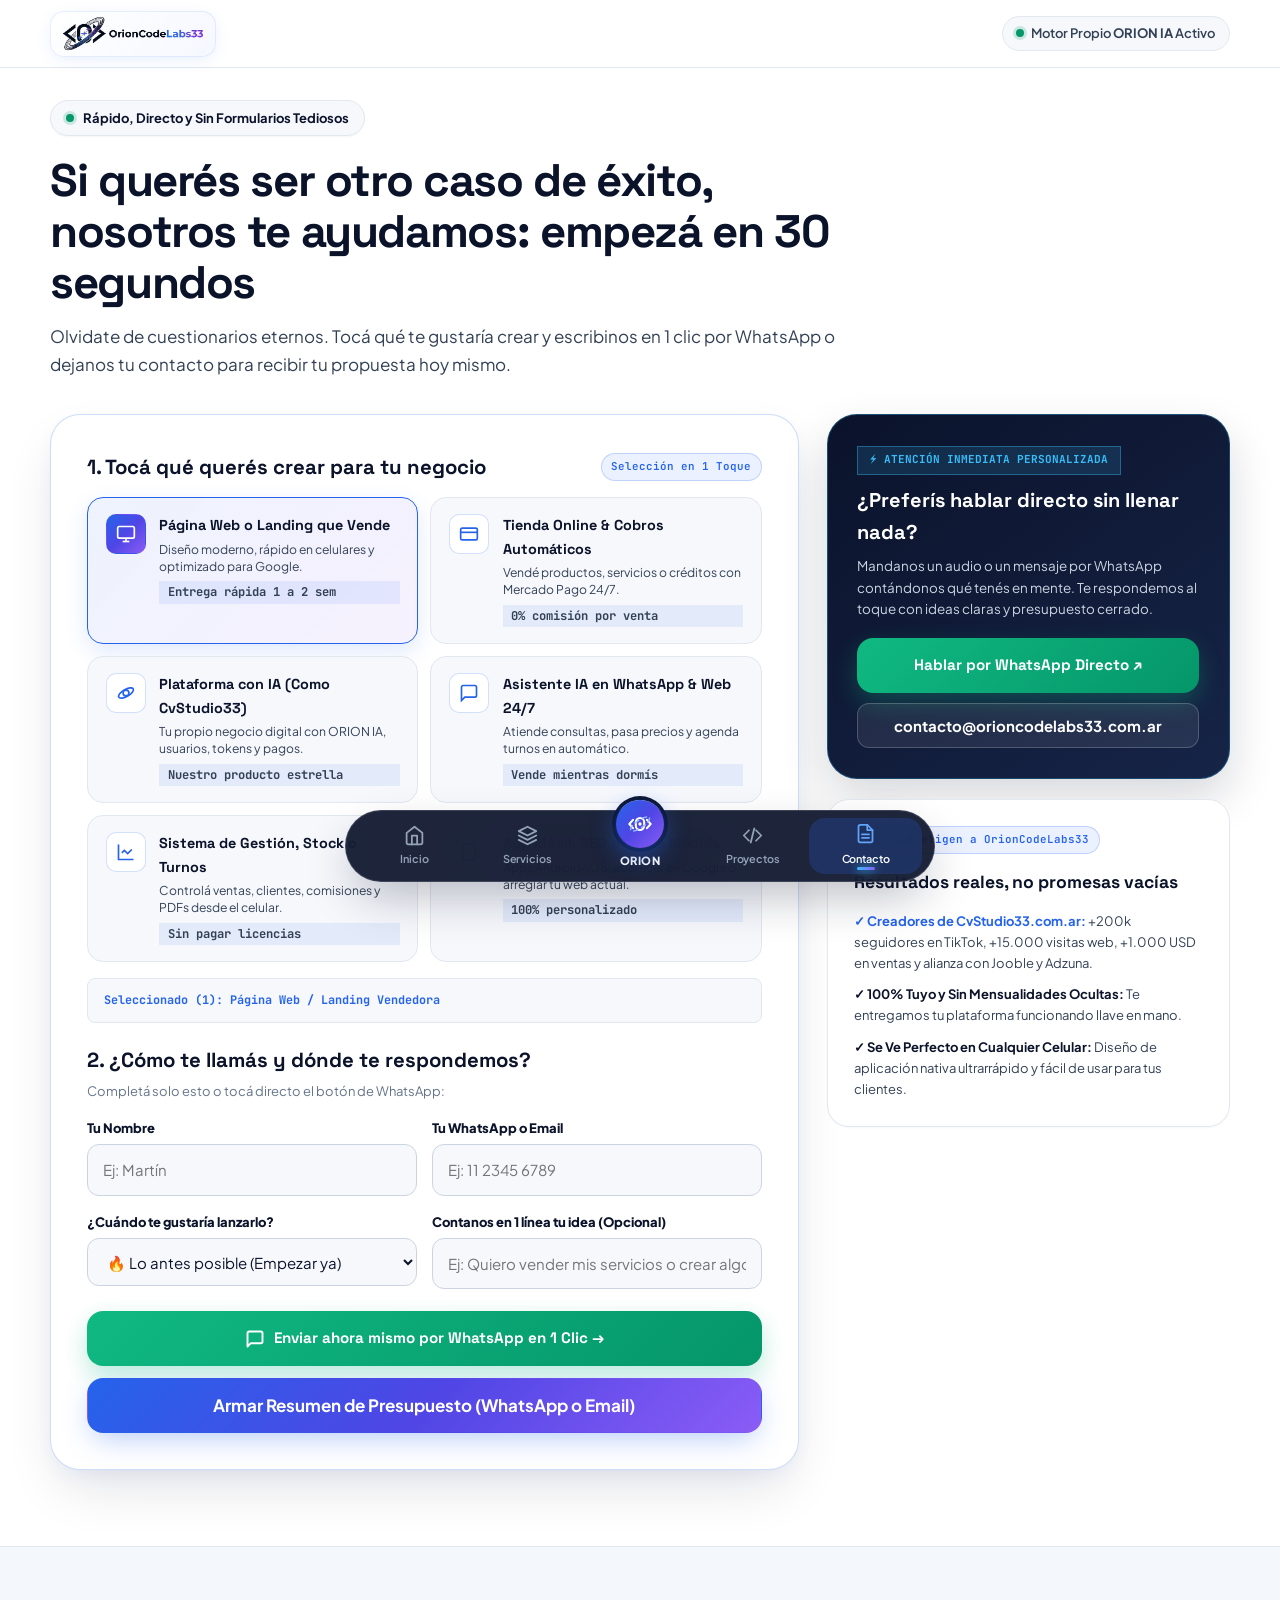
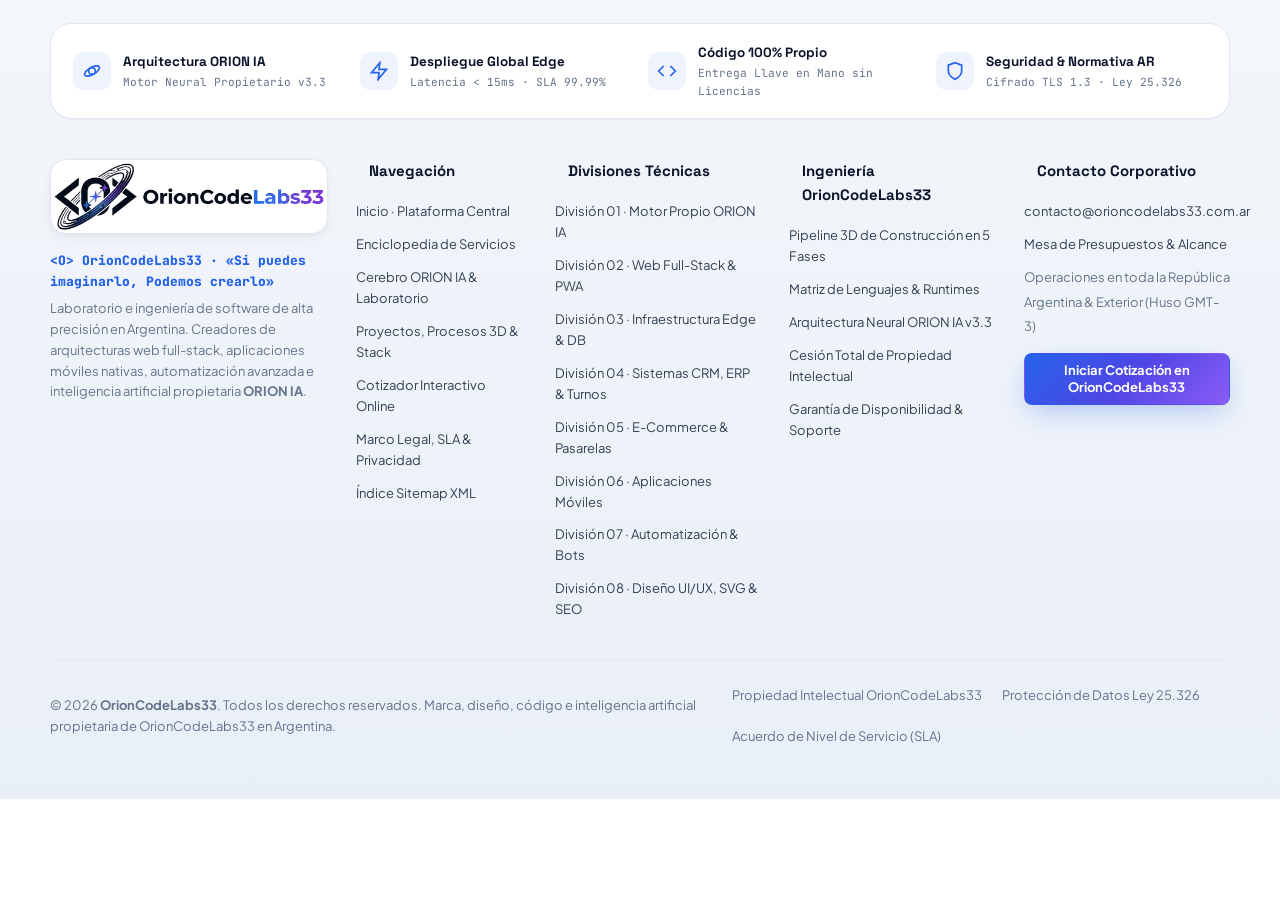
==== commit 5c5e421c: "feat: OrionCodeLabs33 v2.0 - Mobile viewport lock, CvStudio33 live metrics + Jooble/Adzuna, auto-loo" ====
--- a/contacto.html
+++ b/contacto.html
@@ -3,8 +3,8 @@
 <head>
   <meta charset="UTF-8">
   <meta name="viewport" content="width=device-width, initial-scale=1.0, viewport-fit=cover">
-  <title>Cotizador de Proyectos de Software &amp; Contacto Directo | OrionCodeLabs33</title>
-  <meta name="description" content="Cotizá tu desarrollo web, aplicación móvil, sistema en Supabase/Firebase, despliegue en Cloudflare Workers o integración de nuestra IA propia ORION con el Cotizador Interactivo de OrionCodeLabs33.">
+  <title>Empezá tu Proyecto Hoy — Contacto Rápido &amp; Cotización Directa | OrionCodeLabs33</title>
+  <meta name="description" content="Hablá directo con OrionCodeLabs33 sin formularios largos. Elegí en 1 toque qué querés crear (Página Web, Tienda Online, App, Sistema o IA ORION como CvStudio33.com.ar) y recibí tu propuesta hoy mismo.">
   <meta name="robots" content="index, follow">
   <link rel="canonical" href="https://orioncodelabs33.com.ar/contacto.html">
   <meta name="geo.region" content="AR">
@@ -16,71 +16,30 @@
   <link rel="stylesheet" href="assets/css/layout.css">
   <link rel="stylesheet" href="assets/css/animations.css">
   <style>
-    .quote-layout {
-      display: grid;
-      grid-template-columns: 1fr;
-      gap: 2rem;
-    }
-    @media (min-width: 1024px) {
-      .quote-layout {
-        grid-template-columns: 1.38fr 0.62fr;
-        align-items: start;
-      }
-    }
     .form-card {
       background: var(--bg-surface);
-      border: 1px solid var(--border-subtle);
+      border: 1.5px solid rgba(37, 99, 235, 0.22);
       border-radius: var(--radius-xl);
-      padding: clamp(1.4rem, 3.5vw, 2.35rem);
-      box-shadow: var(--shadow-md);
-    }
-    .checkbox-grid {
-      display: grid;
-      grid-template-columns: repeat(auto-fill, minmax(215px, 1fr));
-      gap: 0.6rem;
-      margin-top: 0.75rem;
-    }
-    .check-pill {
-      display: flex;
-      align-items: center;
-      gap: 0.6rem;
-      padding: 0.7rem 0.9rem;
-      border-radius: var(--radius-sm);
-      background: var(--bg-secondary);
-      border: 1px solid var(--border-subtle);
-      font-size: var(--text-xs);
-      font-weight: 700;
-      color: var(--text-primary);
-      cursor: pointer;
-      transition: border-color 0.18s ease, background-color 0.18s ease, transform 0.18s ease;
-    }
-    .check-pill:hover {
-      border-color: var(--brand-blue);
-      background: var(--bg-surface);
-      transform: translateY(-1px);
-    }
-    .check-pill input {
-      accent-color: var(--brand-blue);
-      width: 16px;
-      height: 16px;
-      flex-shrink: 0;
+      padding: clamp(1.25rem, 3.5vw, 2.25rem);
+      box-shadow: var(--shadow-lg);
+      min-width: 0;
     }
     .form-row {
       display: grid;
-      grid-template-columns: 1fr;
-      gap: 1rem;
-      margin-top: 1.15rem;
+      grid-template-columns: minmax(0, 1fr);
+      gap: 0.95rem;
+      margin-top: 1rem;
     }
     @media (min-width: 640px) {
       .form-row-2 {
-        grid-template-columns: repeat(2, 1fr);
+        grid-template-columns: repeat(2, minmax(0, 1fr));
       }
     }
     .field-label {
       display: block;
       font-size: var(--text-xs);
       font-weight: 800;
-      margin-bottom: 0.4rem;
+      margin-bottom: 0.35rem;
       color: var(--text-primary);
     }
     .field-input {
@@ -98,6 +57,27 @@
       background: var(--bg-surface);
       border-color: var(--brand-blue);
       box-shadow: 0 0 0 4px rgba(37, 99, 235, 0.12);
+    }
+    .btn-wa-instant {
+      display: inline-flex;
+      align-items: center;
+      justify-content: center;
+      gap: 0.6rem;
+      width: 100%;
+      padding: 0.95rem 1.35rem;
+      border-radius: var(--radius-md);
+      background: linear-gradient(135deg, #10B981 0%, #059669 100%);
+      color: #FFFFFF;
+      font-family: var(--font-display);
+      font-size: 0.95rem;
+      font-weight: 800;
+      box-shadow: 0 10px 25px rgba(16, 185, 129, 0.28);
+      transition: transform 0.2s var(--ease-spring), box-shadow 0.2s ease;
+      text-align: center;
+    }
+    .btn-wa-instant:hover {
+      transform: translateY(-2px);
+      box-shadow: 0 14px 30px rgba(16, 185, 129, 0.38);
     }
   </style>
 </head>
@@ -118,122 +98,177 @@
   </header>
 
   <main>
-    <section id="cotizador" class="section" style="padding-top:2.25rem;">
+    <section id="cotizador" class="section" style="padding-top:2rem;">
       <div class="container">
         <div class="section-header">
-          <span class="hero-badge"><span class="status-dot"></span> Cotizador Técnico Interactivo &amp; Contacto Directo</span>
-          <h1 class="section-title">Cotizá tu proyecto de software en menos de 2 minutos</h1>
+          <span class="hero-badge"><span class="status-dot"></span> Rápido, Directo y Sin Formularios Tediosos</span>
+          <h1 class="section-title">Si querés ser otro caso de éxito, nosotros te ayudamos: empezá en 30 segundos</h1>
           <p class="section-desc">
-            Seleccioná los servicios o tecnologías que necesitás y nuestro cotizador estructurará automáticamente tu solicitud técnica para enviarla en 1 clic por WhatsApp o Correo.
+            Olvidate de cuestionarios eternos. Tocá qué te gustaría crear y escribinos en 1 clic por WhatsApp o dejanos tu contacto para recibir tu propuesta hoy mismo.
           </p>
         </div>
 
-        <div class="quote-layout">
-          <!-- Formulario Principal del Cotizador -->
+        <div class="cro-contact-layout">
+          <!-- Experiencia CRO de Selección en 1 Toque -->
           <form id="orion-quote-form" class="form-card">
-            <div id="preselected-service-banner" style="display:none;align-items:center;justify-content:space-between;gap:0.75rem;padding:0.85rem 1rem;margin-bottom:1.25rem;border-radius:var(--radius-sm);background:var(--gradient-orion-subtle);border:1px solid var(--brand-blue);font-size:var(--text-xs);">
-              <span>Servicio seleccionado desde el catálogo: <strong></strong></span>
-              <a href="servicios.html" style="color:var(--brand-blue);font-weight:800;">Cambiar</a>
-            </div>
-
-            <h2 style="font-family:var(--font-display);font-size:var(--text-lg);font-weight:800;margin-bottom:0.25rem;">
-              1. ¿Qué módulos o tecnologías querés incluir en tu cotización?
+            <div id="preselected-service-banner" style="display:none;align-items:center;justify-content:space-between;flex-wrap:wrap;gap:0.75rem;padding:0.85rem 1rem;margin-bottom:1.15rem;border-radius:var(--radius-sm);background:var(--gradient-orion-subtle);border:1px solid var(--brand-blue);font-size:var(--text-xs);">
+              <span>Opción elegida: <strong></strong></span>
+              <a href="servicios.html" style="color:var(--brand-blue);font-weight:800;">Ver otros servicios</a>
+            </div>
+
+            <div style="display:flex;align-items:center;justify-content:space-between;flex-wrap:wrap;gap:0.5rem;margin-bottom:0.85rem;">
+              <h2 style="font-family:var(--font-display);font-size:var(--text-lg);font-weight:800;">
+                1. Tocá qué querés crear para tu negocio
+              </h2>
+              <span class="badge-verified">Selección en 1 Toque</span>
+            </div>
+
+            <!-- 6 Tarjetas Visuales Rápidas (Reemplaza la lista tediosa de checkboxes) -->
+            <div class="cro-goal-cards-grid" role="group" aria-label="Elegí qué querés crear">
+              <button type="button" class="cro-goal-card is-selected" data-goal-value="Página Web / Landing Vendedora" aria-pressed="true">
+                <div class="cro-goal-icon" aria-hidden="true">
+                  <svg width="20" height="20" viewBox="0 0 24 24" fill="none" stroke="currentColor" stroke-width="2"><rect x="2" y="3" width="20" height="14" rx="2"/><path d="M8 21h8"/><path d="M12 17v4"/></svg>
+                </div>
+                <div class="cro-goal-info">
+                  <strong>Página Web o Landing que Vende</strong>
+                  <span>Diseño moderno, rápido en celulares y optimizado para Google.</span>
+                  <span class="cro-goal-price-tag">Entrega rápida 1 a 2 sem</span>
+                </div>
+              </button>
+
+              <button type="button" class="cro-goal-card" data-goal-value="Tienda Online + Mercado Pago" aria-pressed="false">
+                <div class="cro-goal-icon" aria-hidden="true">
+                  <svg width="20" height="20" viewBox="0 0 24 24" fill="none" stroke="currentColor" stroke-width="2"><rect x="2" y="5" width="20" height="14" rx="2"/><path d="M2 10h20"/></svg>
+                </div>
+                <div class="cro-goal-info">
+                  <strong>Tienda Online &amp; Cobros Automáticos</strong>
+                  <span>Vendé productos, servicios o créditos con Mercado Pago 24/7.</span>
+                  <span class="cro-goal-price-tag">0% comisión por venta</span>
+                </div>
+              </button>
+
+              <button type="button" class="cro-goal-card" data-goal-value="Plataforma con IA (Estilo CvStudio33)" aria-pressed="false">
+                <div class="cro-goal-icon" aria-hidden="true">
+                  <svg width="20" height="20" viewBox="0 0 24 24" fill="none" stroke="currentColor" stroke-width="2"><circle cx="12" cy="12" r="3.5"/><ellipse cx="12" cy="12" rx="10" ry="4.2" transform="rotate(-30 12 12)"/></svg>
+                </div>
+                <div class="cro-goal-info">
+                  <strong>Plataforma con IA (Como CvStudio33)</strong>
+                  <span>Tu propio negocio digital con ORION IA, usuarios, tokens y pagos.</span>
+                  <span class="cro-goal-price-tag">Nuestro producto estrella</span>
+                </div>
+              </button>
+
+              <button type="button" class="cro-goal-card" data-goal-value="Bot de Ventas IA para WhatsApp y Web" aria-pressed="false">
+                <div class="cro-goal-icon" aria-hidden="true">
+                  <svg width="20" height="20" viewBox="0 0 24 24" fill="none" stroke="currentColor" stroke-width="2"><path d="M21 15a2 2 0 0 1-2 2H7l-4 4V5a2 2 0 0 1 2-2h14a2 2 0 0 1 2 2z"/></svg>
+                </div>
+                <div class="cro-goal-info">
+                  <strong>Asistente IA en WhatsApp &amp; Web 24/7</strong>
+                  <span>Atiende consultas, pasa precios y agenda turnos en automático.</span>
+                  <span class="cro-goal-price-tag">Vende mientras dormís</span>
+                </div>
+              </button>
+
+              <button type="button" class="cro-goal-card" data-goal-value="Sistema a Medida (Stock, CRM, Turnos)" aria-pressed="false">
+                <div class="cro-goal-icon" aria-hidden="true">
+                  <svg width="20" height="20" viewBox="0 0 24 24" fill="none" stroke="currentColor" stroke-width="2"><path d="M3 3v18h18"/><path d="m19 9-5 5-4-4-3 3"/></svg>
+                </div>
+                <div class="cro-goal-info">
+                  <strong>Sistema de Gestión, Stock o Turnos</strong>
+                  <span>Controlá ventas, clientes, comisiones y PDFs desde el celular.</span>
+                  <span class="cro-goal-price-tag">Sin pagar licencias</span>
+                </div>
+              </button>
+
+              <button type="button" class="cro-goal-card" data-goal-value="App Móvil / Automatización / Rediseño" aria-pressed="false">
+                <div class="cro-goal-icon" aria-hidden="true">
+                  <svg width="20" height="20" viewBox="0 0 24 24" fill="none" stroke="currentColor" stroke-width="2"><rect x="5" y="2" width="14" height="20" rx="3"/><path d="M12 18h.01"/></svg>
+                </div>
+                <div class="cro-goal-info">
+                  <strong>App Móvil, SEO o Idea a Medida</strong>
+                  <span>Apps Android/iOS, aparecer en Google o arreglar tu web actual.</span>
+                  <span class="cro-goal-price-tag">100% personalizado</span>
+                </div>
+              </button>
+            </div>
+
+            <div id="quote-live-summary" style="margin-top:0.95rem;padding:0.75rem 1rem;border-radius:var(--radius-xs);background:var(--bg-secondary);border:1px solid var(--border-subtle);font-family:var(--font-mono);font-size:0.74rem;font-weight:700;color:var(--brand-blue);">
+              Seleccionado (1): Página Web / Landing Vendedora
+            </div>
+
+            <!-- Solo 2 Campos Rápidos + Nota Opcional (Cero Fricción) -->
+            <h2 style="font-family:var(--font-display);font-size:var(--text-lg);font-weight:800;margin-top:1.35rem;margin-bottom:0.2rem;">
+              2. ¿Cómo te llamás y dónde te respondemos?
             </h2>
-            <p style="font-size:var(--text-xs);color:var(--text-muted);">Podés marcar todas las opciones que apliquen a tu idea:</p>
-
-            <div class="checkbox-grid">
-              <label class="check-pill"><input type="checkbox" name="services" value="Motor Propio ORION IA / Chatbot"> <span>Motor ORION IA / Chatbot 24/7</span></label>
-              <label class="check-pill"><input type="checkbox" name="services" value="Desarrollo Web / Landing / PWA"> <span>Página Web / Landing / Web App</span></label>
-              <label class="check-pill"><input type="checkbox" name="services" value="Plataforma SaaS (Estilo CvStudio33)"> <span>Plataforma SaaS (Estilo CvStudio33)</span></label>
-              <label class="check-pill"><input type="checkbox" name="services" value="Cloudflare / Workers / Hosting Edge"> <span>Cloudflare / Workers / Hosting</span></label>
-              <label class="check-pill"><input type="checkbox" name="services" value="Base de Datos Supabase / Firebase"> <span>Base de Datos Supabase / Firebase</span></label>
-              <label class="check-pill"><input type="checkbox" name="services" value="Sistema de Gestión / CRM / Stock"> <span>Sistema CRM / Stock / Turnos</span></label>
-              <label class="check-pill"><input type="checkbox" name="services" value="Tienda E-Commerce & Mercado Pago"> <span>Tienda Online &amp; Mercado Pago</span></label>
-              <label class="check-pill"><input type="checkbox" name="services" value="Aplicación Móvil Celulares"> <span>App Móvil Android / iOS / PWA</span></label>
-              <label class="check-pill"><input type="checkbox" name="services" value="Automatización con Python & APIs"> <span>Automatización Python / Bots / APIs</span></label>
-              <label class="check-pill"><input type="checkbox" name="services" value="Diseño UI/UX, Animaciones & SEO"> <span>Diseño UI/UX, Animaciones &amp; SEO</span></label>
-            </div>
-
-            <div id="quote-live-summary" style="margin-top:1rem;padding:0.75rem 1rem;border-radius:var(--radius-xs);background:var(--bg-secondary);border:1px solid var(--border-subtle);font-family:var(--font-mono);font-size:0.74rem;font-weight:600;color:var(--brand-blue);">
-              Seleccioná arriba uno o más módulos para armar tu cotización a medida.
-            </div>
+            <p style="font-size:var(--text-xs);color:var(--text-muted);">Completá solo esto o tocá directo el botón de WhatsApp:</p>
 
             <div class="form-row form-row-2">
               <div>
-                <label class="field-label" for="quote-name">Tu Nombre *</label>
-                <input class="field-input" type="text" id="quote-name" required placeholder="Ej: Martín Gómez">
+                <label class="field-label" for="quote-name">Tu Nombre</label>
+                <input class="field-input" type="text" id="quote-name" required placeholder="Ej: Martín">
               </div>
               <div>
-                <label class="field-label" for="quote-company">Marca, Empresa o Proyecto</label>
-                <input class="field-input" type="text" id="quote-company" placeholder="Ej: Mi Emprendimiento / Empresa">
+                <label class="field-label" for="quote-contact">Tu WhatsApp o Email</label>
+                <input class="field-input" type="text" id="quote-contact" required placeholder="Ej: 11 2345 6789">
               </div>
             </div>
 
             <div class="form-row form-row-2">
               <div>
-                <label class="field-label" for="quote-contact">Tu WhatsApp o Email *</label>
-                <input class="field-input" type="text" id="quote-contact" required placeholder="Ej: +54 9 11 ... o correo@dominio.com">
+                <label class="field-label" for="quote-timeline">¿Cuándo te gustaría lanzarlo?</label>
+                <select class="field-input" id="quote-timeline">
+                  <option value="Lo antes posible (Esta semana)" selected>🔥 Lo antes posible (Empezar ya)</option>
+                  <option value="Durante este mes">Durante este mes</option>
+                  <option value="Quiero asesoramiento y precio primero">Quiero saber precio y cómo funciona</option>
+                </select>
               </div>
               <div>
-                <label class="field-label" for="quote-timeline">¿Para cuándo lo necesitás?</label>
-                <select class="field-input" id="quote-timeline">
-                  <option value="Inmediato (Empezar esta semana)" selected>Inmediato (Empezar esta semana)</option>
-                  <option value="Dentro de este mes">Dentro de este mes</option>
-                  <option value="En los próximos 2 a 3 meses">En los próximos 2 a 3 meses</option>
-                  <option value="Quiero conocer presupuesto estimado">Solo quiero conocer presupuesto estimado</option>
-                </select>
+                <label class="field-label" for="quote-details">Contanos en 1 línea tu idea (Opcional)</label>
+                <input class="field-input" type="text" id="quote-details" placeholder="Ej: Quiero vender mis servicios o crear algo como CvStudio33...">
               </div>
             </div>
 
-            <div class="form-row">
-              <div>
-                <label class="field-label" for="quote-details">Contanos tu idea o qué querés que haga el sistema *</label>
-                <textarea class="field-input" id="quote-details" rows="4" required placeholder="Describí brevemente tu proyecto, qué funciones imaginás o si tenés alguna referencia como CvStudio33.com.ar..."></textarea>
-              </div>
-            </div>
-
-            <div style="margin-top:1.35rem;display:flex;flex-wrap:wrap;align-items:center;justify-content:space-between;gap:1rem;">
-              <span style="font-size:var(--text-xs);color:var(--text-muted);">Respuesta directa de ingeniería sin compromiso.</span>
-              <button type="submit" class="btn btn-primary btn-lg">
-                <span>Generar Cotización Ahora</span>
-                <svg width="18" height="18" viewBox="0 0 24 24" fill="none" stroke="currentColor" stroke-width="2.4" stroke-linecap="round" stroke-linejoin="round"><path d="M5 12h14"/><path d="m12 5 7 7-7 7"/></svg>
-              </button>
-            </div>
-
-            <div id="quote-form-feedback" style="display:none;margin-top:1.25rem;"></div>
+            <div style="margin-top:1.35rem;display:grid;grid-template-columns:minmax(0,1fr);gap:0.75rem;">
+              <a id="cro-instant-wa-btn" href="https://wa.me/5491100000033" target="_blank" rel="noopener" class="btn-wa-instant">
+                <svg width="20" height="20" viewBox="0 0 24 24" fill="none" stroke="currentColor" stroke-width="2.3" stroke-linecap="round" stroke-linejoin="round"><path d="M21 15a2 2 0 0 1-2 2H7l-4 4V5a2 2 0 0 1 2-2h14a2 2 0 0 1 2 2z"/></svg>
+                <span>Enviar ahora mismo por WhatsApp en 1 Clic →</span>
+              </a>
+
+              <button type="submit" class="btn btn-primary btn-lg" style="width:100%;">
+                <span>Armar Resumen de Presupuesto (WhatsApp o Email)</span>
+              </button>
+            </div>
+
+            <div id="quote-form-feedback" style="display:none;margin-top:1.15rem;"></div>
           </form>
 
-          <!-- Columna Derecha: Canales Directos con Iconos SVG -->
-          <div style="display:flex;flex-direction:column;gap:1.25rem;">
-            <div class="bento-card">
-              <div style="display:flex;align-items:center;gap:0.75rem;">
-                <div class="svg-icon-box" aria-hidden="true">
-                  <svg viewBox="0 0 24 24" fill="none" stroke="currentColor" stroke-width="2"><path d="M21 15a2 2 0 0 1-2 2H7l-4 4V5a2 2 0 0 1 2-2h14a2 2 0 0 1 2 2z"/></svg>
-                </div>
-                <div>
-                  <span class="badge-verified">Atención Directa</span>
-                  <h3 style="font-size:var(--text-lg);margin-top:0.2rem;">Hablá directo con nosotros</h3>
-                </div>
-              </div>
-              <p style="font-size:var(--text-xs);color:var(--text-secondary);">
-                Si preferís escribirnos directamente sin llenar el formulario, tocá cualquiera de nuestros canales oficiales:
+          <!-- Columna Derecha: Vía Rápida de Compra + Confianza Comprobada -->
+          <div style="display:flex;flex-direction:column;gap:1.25rem;min-width:0;">
+            <div class="cro-fast-lane-box">
+              <span class="alliance-portal-badge" style="margin-bottom:0.55rem;">⚡ ATENCIÓN INMEDIATA PERSONALIZADA</span>
+              <h3 style="font-family:var(--font-display);font-size:1.25rem;font-weight:800;color:#FFFFFF;margin-bottom:0.45rem;">
+                ¿Preferís hablar directo sin llenar nada?
+              </h3>
+              <p style="font-size:0.84rem;color:#CBD5E1;line-height:1.6;margin-bottom:1.1rem;">
+                Mandanos un audio o un mensaje por WhatsApp contándonos qué tenés en mente. Te respondemos al toque con ideas claras y presupuesto cerrado.
               </p>
               <div style="display:flex;flex-direction:column;gap:0.65rem;">
-                <a href="https://wa.me/5491100000033?text=Hola%20OrionCodeLabs33,%20quiero%20cotizar%20un%20proyecto%20de%20software" target="_blank" rel="noopener" class="btn btn-primary" style="width:100%;">
-                  <span>Escribir por WhatsApp Directo</span>
+                <a href="https://wa.me/5491100000033?text=%C2%A1Hola%20OrionCodeLabs33!%20Quiero%20ser%20el%20pr%C3%B3ximo%20caso%20de%20%C3%A9xito%20y%20cotizar%20mi%20proyecto." target="_blank" rel="noopener" class="btn-wa-instant">
+                  <span>Hablar por WhatsApp Directo ↗</span>
                 </a>
-                <a href="mailto:contacto@orioncodelabs33.com.ar" class="btn btn-secondary" style="width:100%;">
+                <a href="mailto:contacto@orioncodelabs33.com.ar" class="btn btn-secondary" style="width:100%;background:rgba(255,255,255,0.08);color:#FFFFFF;border-color:rgba(255,255,255,0.2);">
                   <span>contacto@orioncodelabs33.com.ar</span>
                 </a>
               </div>
             </div>
 
             <div class="bento-card">
-              <h3 style="font-size:var(--text-lg);">¿Qué incluye toda cotización de OrionCodeLabs33?</h3>
-              <ul style="list-style:none;font-size:var(--text-xs);color:var(--text-secondary);display:flex;flex-direction:column;gap:0.55rem;">
-                <li><strong style="color:var(--brand-blue);">✓ Arquitectura Recomendada:</strong> Definimos cómo estructurar tu proyecto con Cloudflare, Supabase, Firebase, Python u ORION IA.</li>
-                <li><strong style="color:var(--text-primary);">✓ Plazos Reales por Etapa:</strong> Sabés exactamente qué día está lista cada parte de tu web o aplicación.</li>
-                <li><strong style="color:var(--text-primary);">✓ Presupuesto Cerrado:</strong> Sin costos sorpresa ni alquileres forzosos por cantidad de usuarios.</li>
+              <span class="badge-verified" style="width:fit-content;">Por qué eligen a OrionCodeLabs33</span>
+              <h3 style="font-size:1.1rem;">Resultados reales, no promesas vacías</h3>
+              <ul style="list-style:none;font-size:var(--text-xs);color:var(--text-secondary);display:flex;flex-direction:column;gap:0.65rem;">
+                <li><strong style="color:var(--brand-blue);">✓ Creadores de CvStudio33.com.ar:</strong> +200k seguidores en TikTok, +15.000 visitas web, +1.000 USD en ventas y alianza con Jooble y Adzuna.</li>
+                <li><strong style="color:var(--text-primary);">✓ 100% Tuyo y Sin Mensualidades Ocultas:</strong> Te entregamos tu plataforma funcionando llave en mano.</li>
+                <li><strong style="color:var(--text-primary);">✓ Se Ve Perfecto en Cualquier Celular:</strong> Diseño de aplicación nativa ultrarrápido y fácil de usar para tus clientes.</li>
               </ul>
             </div>
           </div>
--- a/assets/css/tokens.css
+++ b/assets/css/tokens.css
@@ -104,18 +104,32 @@
   scroll-padding-top: 88px;
   background-color: var(--bg-primary);
   color: var(--text-primary);
+  width: 100%;
+  max-width: 100%;
+  overflow-x: clip;
+  overscroll-behavior-x: none;
   -webkit-text-size-adjust: 100%;
   -webkit-tap-highlight-color: transparent;
 }
 
 body {
   min-height: 100dvh;
+  width: 100%;
+  max-width: 100%;
   background-color: var(--bg-primary);
   color: var(--text-primary);
   line-height: 1.62;
-  overflow-x: hidden;
+  overflow-x: clip;
+  overscroll-behavior-x: none;
+  position: relative;
   /* Espacio reservado abajo para el Dock de Navegación en celular y PC */
   padding-bottom: calc(var(--dock-height) + var(--safe-bottom) + 28px);
+}
+
+main, section, header, footer {
+  width: 100%;
+  max-width: 100%;
+  overflow-x: clip;
 }
 
 img, svg, video {
--- a/assets/css/layout.css
+++ b/assets/css/layout.css
@@ -37,21 +37,60 @@
   gap: 0.75rem;
 }
 
-/* Logo perfectamente integrado sobre el fondo blanco sin sobresalir jamás */
+/* Logo con acabado moderno Aurora / Cristal suave (Cero estética tech/hacker) */
 .brand-logo {
+  position: relative;
   display: inline-flex;
   align-items: center;
   flex-shrink: 0;
-  height: 38px;
-  max-width: 56vw;
-  transition: transform 0.25s var(--ease-out-expo);
+  height: 40px;
+  max-width: 54vw;
+  padding: 0.2rem 0.55rem;
+  border-radius: 14px;
+  background: linear-gradient(135deg, rgba(255, 255, 255, 0.95) 0%, rgba(244, 247, 255, 0.92) 100%);
+  box-shadow: 0 4px 18px -4px rgba(37, 99, 235, 0.14), inset 0 0 0 1px rgba(37, 99, 235, 0.1);
+  overflow: hidden;
+  transition: transform 0.35s var(--ease-out-expo), box-shadow 0.35s ease;
+  animation: logoGentleFloat 6s ease-in-out infinite;
+}
+
+.brand-logo::after {
+  content: '';
+  position: absolute;
+  top: -50%;
+  left: -60%;
+  width: 45%;
+  height: 200%;
+  background: linear-gradient(
+    90deg,
+    transparent 0%,
+    rgba(255, 255, 255, 0.85) 50%,
+    transparent 100%
+  );
+  transform: rotate(25deg);
+  animation: logoCrystalSweep 5.5s cubic-bezier(0.4, 0, 0.2, 1) infinite;
+  pointer-events: none;
+}
+
+@keyframes logoCrystalSweep {
+  0% { left: -65%; opacity: 0; }
+  15% { opacity: 1; }
+  45%, 100% { left: 135%; opacity: 0; }
+}
+
+@keyframes logoGentleFloat {
+  0%, 100% { transform: translateY(0); }
+  50% { transform: translateY(-1.5px); }
 }
 
 .brand-logo:hover {
-  transform: scale(1.015);
+  transform: translateY(-2px) scale(1.02);
+  box-shadow: 0 10px 26px -6px rgba(124, 58, 237, 0.24), inset 0 0 0 1px rgba(124, 58, 237, 0.22);
 }
 
 .brand-logo img {
+  position: relative;
+  z-index: 1;
   height: 100%;
   width: auto;
   max-width: 100%;
@@ -63,15 +102,17 @@
 
 @media (min-width: 768px) {
   .brand-logo {
-    height: 44px;
-    max-width: 265px;
+    height: 46px;
+    max-width: 275px;
+    padding: 0.25rem 0.7rem;
   }
 }
 
 .header-right-status {
   display: flex;
   align-items: center;
-  gap: 0.65rem;
+  gap: 0.55rem;
+  min-width: 0;
 }
 
 .orion-ai-pill {
@@ -103,21 +144,25 @@
 }
 
 /* --------------------------------------------------------------------------
-   2. BOTONES DE INGENIERÍA
+   2. BOTONES DE ALTA CONVERSIÓN (100% Adaptables sin desbordar jamás)
    -------------------------------------------------------------------------- */
 .btn {
   display: inline-flex;
   align-items: center;
   justify-content: center;
-  gap: 0.55rem;
-  padding: 0.75rem 1.35rem;
+  gap: 0.5rem;
+  padding: 0.75rem 1.25rem;
+  max-width: 100%;
   font-size: var(--text-sm);
   font-weight: 700;
+  line-height: 1.3;
+  text-align: center;
   border-radius: var(--radius-sm);
   border: 1px solid transparent;
   cursor: pointer;
   transition: transform 0.22s var(--ease-out-expo), box-shadow 0.22s ease, background-color 0.22s ease, border-color 0.22s ease;
-  white-space: nowrap;
+  white-space: normal;
+  word-break: break-word;
 }
 
 .btn:active {
@@ -315,14 +360,19 @@
 
 .hero-grid {
   display: grid;
-  grid-template-columns: 1fr;
-  gap: 2.5rem;
-  align-items: center;
+  grid-template-columns: minmax(0, 1fr);
+  gap: 2.25rem;
+  align-items: center;
+}
+
+.hero-grid > * {
+  min-width: 0;
+  max-width: 100%;
 }
 
 @media (min-width: 1024px) {
   .hero-grid {
-    grid-template-columns: 1.15fr 0.85fr;
+    grid-template-columns: minmax(0, 1.15fr) minmax(0, 0.85fr);
     gap: 3.5rem;
   }
 }
@@ -340,6 +390,8 @@
   color: var(--brand-navy);
   margin-bottom: 1.15rem;
   box-shadow: var(--shadow-xs);
+  max-width: 100%;
+  flex-wrap: wrap;
 }
 
 .hero-title {
@@ -350,6 +402,7 @@
   letter-spacing: -0.035em;
   color: var(--text-primary);
   margin-bottom: 1.15rem;
+  overflow-wrap: break-word;
 }
 
 .hero-subtitle {
@@ -382,8 +435,15 @@
   padding-top: 1.5rem;
   border-top: 1px solid var(--border-subtle);
   display: grid;
-  grid-template-columns: repeat(3, 1fr);
-  gap: 1rem;
+  grid-template-columns: repeat(3, minmax(0, 1fr));
+  gap: 0.75rem;
+}
+
+@media (max-width: 440px) {
+  .hero-metrics-bar {
+    grid-template-columns: minmax(0, 1fr);
+    gap: 0.85rem;
+  }
 }
 
 .metric-item strong {
@@ -405,15 +465,20 @@
   background: var(--bg-surface);
   border: 1px solid var(--border-subtle);
   border-radius: var(--radius-xl);
-  padding: 1.4rem;
+  padding: clamp(1rem, 3vw, 1.4rem);
   box-shadow: var(--shadow-lg);
   position: relative;
+  min-width: 0;
+  max-width: 100%;
+  overflow: hidden;
 }
 
 .showcase-header {
   display: flex;
   align-items: center;
   justify-content: space-between;
+  gap: 0.5rem;
+  flex-wrap: wrap;
   padding-bottom: 0.95rem;
   margin-bottom: 1rem;
   border-bottom: 1px solid var(--border-subtle);
@@ -444,17 +509,24 @@
   display: flex;
   align-items: center;
   justify-content: space-between;
-  gap: 0.85rem;
-  padding: 0.9rem 1rem;
+  gap: 0.75rem;
+  padding: 0.85rem 0.95rem;
   border-radius: var(--radius-md);
   background: var(--bg-secondary);
   border: 1px solid var(--border-subtle);
   transition: transform 0.22s var(--ease-out-expo), border-color 0.22s ease, box-shadow 0.22s ease, background-color 0.22s ease;
   cursor: pointer;
+  min-width: 0;
+}
+
+@media (max-width: 480px) {
+  .showcase-row {
+    flex-wrap: wrap;
+  }
 }
 
 .showcase-row:hover {
-  transform: translateX(4px);
+  transform: translateY(-2px);
   background: var(--bg-surface);
   border-color: var(--brand-blue);
   box-shadow: var(--shadow-sm);
@@ -463,7 +535,9 @@
 .showcase-row-left {
   display: flex;
   align-items: center;
-  gap: 0.85rem;
+  gap: 0.75rem;
+  min-width: 0;
+  flex: 1 1 200px;
 }
 
 .svg-icon-box {
@@ -491,15 +565,21 @@
   height: 22px;
 }
 
+.showcase-row-info {
+  min-width: 0;
+}
+
 .showcase-row-info h3 {
   font-size: var(--text-sm);
   font-weight: 800;
   color: var(--text-primary);
+  overflow-wrap: break-word;
 }
 
 .showcase-row-info p {
   font-size: 0.76rem;
   color: var(--text-muted);
+  overflow-wrap: break-word;
 }
 
 .badge-verified {
@@ -512,14 +592,16 @@
   color: var(--brand-blue);
   border: 1px solid rgba(37, 99, 235, 0.22);
   white-space: nowrap;
+  flex-shrink: 0;
 }
 
 /* --------------------------------------------------------------------------
    5. SECCIONES GENERALES, SERVICIOS Y TARJETAS EDITORIALES
    -------------------------------------------------------------------------- */
 .section {
-  padding-block: clamp(3.25rem, 6vw, 5.5rem);
+  padding-block: clamp(3rem, 6vw, 5.25rem);
   position: relative;
+  overflow-x: clip;
 }
 
 .section-alt {
@@ -528,7 +610,7 @@
 }
 
 .section-header {
-  max-width: 800px;
+  max-width: 820px;
   margin-bottom: 2.25rem;
 }
 
@@ -540,11 +622,36 @@
   letter-spacing: -0.03em;
   color: var(--text-primary);
   margin-bottom: 0.85rem;
+  overflow-wrap: break-word;
 }
 
 .section-desc {
   font-size: var(--text-base);
   color: var(--text-secondary);
+  line-height: 1.65;
+}
+
+/* Cinta Gancho SEO / Conversión */
+.seo-hook-ribbon {
+  display: flex;
+  flex-wrap: wrap;
+  align-items: center;
+  justify-content: space-between;
+  gap: 1rem;
+  padding: 1.15rem 1.4rem;
+  border-radius: var(--radius-lg);
+  background: linear-gradient(135deg, rgba(37, 99, 235, 0.08) 0%, rgba(124, 58, 237, 0.08) 100%);
+  border: 1px solid rgba(37, 99, 235, 0.24);
+  margin-top: 1.5rem;
+  box-shadow: var(--shadow-xs);
+}
+
+.seo-hook-ribbon p {
+  font-family: var(--font-display);
+  font-size: clamp(0.95rem, 2vw, 1.08rem);
+  font-weight: 800;
+  color: var(--text-primary);
+  margin: 0;
 }
 
 /* Barra de Búsqueda y Chips de Servicios */
@@ -556,16 +663,18 @@
   position: sticky;
   top: var(--header-height);
   z-index: 40;
-  background: rgba(246, 248, 252, 0.92);
+  background: rgba(246, 248, 252, 0.94);
   backdrop-filter: blur(14px);
   padding-block: 0.85rem;
   border-bottom: 1px solid var(--border-subtle);
+  max-width: 100%;
 }
 
 .search-bar-wrap {
   position: relative;
   display: flex;
   align-items: center;
+  width: 100%;
 }
 
 .search-bar-wrap svg {
@@ -580,7 +689,7 @@
 .service-search-input {
   width: 100%;
   height: 48px;
-  padding: 0 9.5rem 0 2.85rem;
+  padding: 0 7.25rem 0 2.75rem;
   background: var(--bg-surface);
   border: 1px solid var(--border-medium);
   border-radius: var(--radius-md);
@@ -588,6 +697,15 @@
   color: var(--text-primary);
   box-shadow: var(--shadow-xs);
   transition: border-color 0.2s ease, box-shadow 0.2s ease;
+}
+
+@media (max-width: 480px) {
+  .service-search-input {
+    padding: 0 1rem 0 2.65rem;
+  }
+  .search-count-badge {
+    display: none;
+  }
 }
 
 .service-search-input:focus {
@@ -607,12 +725,14 @@
   background: var(--bg-secondary);
   color: var(--brand-blue);
   border: 1px solid var(--border-subtle);
+  pointer-events: none;
 }
 
 .category-chips {
   display: flex;
   gap: 0.5rem;
   overflow-x: auto;
+  max-width: 100%;
   scroll-snap-type: x mandatory;
   -webkit-overflow-scrolling: touch;
   scrollbar-width: none;
@@ -655,19 +775,20 @@
 /* Grilla de Servicios Realistas y Super Detallados */
 .services-grid {
   display: grid;
-  grid-template-columns: 1fr;
+  grid-template-columns: minmax(0, 1fr);
   gap: 1.35rem;
+  width: 100%;
 }
 
 @media (min-width: 768px) {
   .services-grid {
-    grid-template-columns: repeat(2, 1fr);
+    grid-template-columns: repeat(2, minmax(0, 1fr));
   }
 }
 
 @media (min-width: 1140px) {
   .services-grid {
-    grid-template-columns: repeat(3, 1fr);
+    grid-template-columns: repeat(3, minmax(0, 1fr));
   }
 }
 
@@ -675,15 +796,17 @@
   background: var(--bg-surface);
   border: 1px solid var(--border-subtle);
   border-radius: var(--radius-lg);
-  padding: 1.5rem;
+  padding: clamp(1.15rem, 3vw, 1.5rem);
   display: flex;
   flex-direction: column;
   justify-content: space-between;
-  gap: 1.2rem;
+  gap: 1.15rem;
   box-shadow: var(--shadow-xs);
   transition: transform 0.25s var(--ease-out-expo), box-shadow 0.25s ease, border-color 0.25s ease;
   position: relative;
   overflow: hidden;
+  min-width: 0;
+  max-width: 100%;
 }
 
 .service-category-card:hover {
@@ -696,7 +819,8 @@
   display: flex;
   align-items: flex-start;
   justify-content: space-between;
-  gap: 0.85rem;
+  gap: 0.75rem;
+  min-width: 0;
 }
 
 .service-card-title {
@@ -706,6 +830,7 @@
   line-height: 1.25;
   color: var(--text-primary);
   margin-bottom: 0.4rem;
+  overflow-wrap: break-word;
 }
 
 .service-card-summary {
@@ -719,18 +844,21 @@
   display: flex;
   flex-wrap: wrap;
   gap: 0.42rem;
+  min-width: 0;
 }
 
 .subservice-pill {
-  font-size: 0.75rem;
+  font-size: 0.74rem;
   font-weight: 600;
-  padding: 0.34rem 0.68rem;
+  padding: 0.36rem 0.68rem;
   border-radius: var(--radius-xs);
   background: var(--bg-secondary);
   border: 1px solid var(--border-subtle);
   color: var(--text-secondary);
   cursor: pointer;
   transition: all 0.18s ease;
+  max-width: 100%;
+  overflow-wrap: break-word;
 }
 
 .subservice-pill:hover {
@@ -744,9 +872,11 @@
   padding-top: 0.95rem;
   border-top: 1px solid var(--border-subtle);
   display: flex;
+  flex-wrap: wrap;
   align-items: center;
   justify-content: space-between;
-  gap: 0.5rem;
+  gap: 0.75rem;
+  min-width: 0;
 }
 
 .tech-stack-row {
@@ -754,22 +884,50 @@
   font-size: 0.69rem;
   font-weight: 600;
   color: var(--text-muted);
+  min-width: 0;
+  overflow-wrap: break-word;
+  flex: 1 1 160px;
 }
 
 .service-detail-trigger {
+  font-family: var(--font-display);
   font-size: var(--text-xs);
   font-weight: 800;
   color: var(--brand-blue);
-  background: transparent;
-  border: none;
+  background: rgba(37, 99, 235, 0.08);
+  border: 1px solid rgba(37, 99, 235, 0.22);
+  border-radius: var(--radius-sm);
+  padding: 0.5rem 0.85rem;
   cursor: pointer;
   display: inline-flex;
   align-items: center;
-  gap: 0.3rem;
+  justify-content: center;
+  gap: 0.35rem;
+  transition: all 0.2s ease;
+  flex-shrink: 0;
+}
+
+@media (max-width: 520px) {
+  .service-card-footer {
+    flex-direction: column;
+    align-items: stretch;
+  }
+  .tech-stack-row {
+    flex: none;
+  }
+  .service-detail-trigger {
+    width: 100%;
+    padding: 0.65rem 1rem;
+    background: var(--gradient-orion);
+    color: #FFFFFF;
+    border-color: transparent;
+  }
 }
 
 .service-detail-trigger:hover {
-  color: var(--brand-violet);
+  background: var(--brand-blue);
+  color: #FFFFFF;
+  border-color: var(--brand-blue);
 }
 
 /* --------------------------------------------------------------------------
@@ -777,19 +935,20 @@
    -------------------------------------------------------------------------- */
 .tech-logos-grid {
   display: grid;
-  grid-template-columns: repeat(2, 1fr);
-  gap: 0.9rem;
+  grid-template-columns: repeat(2, minmax(0, 1fr));
+  gap: 0.85rem;
+  width: 100%;
 }
 
 @media (min-width: 640px) {
   .tech-logos-grid {
-    grid-template-columns: repeat(3, 1fr);
+    grid-template-columns: repeat(3, minmax(0, 1fr));
   }
 }
 
 @media (min-width: 1024px) {
   .tech-logos-grid {
-    grid-template-columns: repeat(6, 1fr);
+    grid-template-columns: repeat(6, minmax(0, 1fr));
   }
 }
 
@@ -797,14 +956,15 @@
   background: var(--bg-surface);
   border: 1px solid var(--border-subtle);
   border-radius: var(--radius-md);
-  padding: 1.15rem 0.9rem;
+  padding: 1.1rem 0.8rem;
   display: flex;
   flex-direction: column;
   align-items: center;
   text-align: center;
-  gap: 0.65rem;
+  gap: 0.6rem;
   box-shadow: var(--shadow-xs);
   transition: transform 0.22s var(--ease-spring), border-color 0.22s ease, box-shadow 0.22s ease;
+  min-width: 0;
 }
 
 .tech-logo-card:hover {
@@ -837,19 +997,20 @@
    -------------------------------------------------------------------------- */
 .bento-grid {
   display: grid;
-  grid-template-columns: 1fr;
-  gap: 1.35rem;
+  grid-template-columns: minmax(0, 1fr);
+  gap: 1.25rem;
+  width: 100%;
 }
 
 @media (min-width: 768px) {
   .bento-grid {
-    grid-template-columns: repeat(2, 1fr);
+    grid-template-columns: repeat(2, minmax(0, 1fr));
   }
 }
 
 @media (min-width: 1024px) {
   .bento-grid {
-    grid-template-columns: repeat(3, 1fr);
+    grid-template-columns: repeat(3, minmax(0, 1fr));
   }
   .bento-span-2 {
     grid-column: span 2;
@@ -860,13 +1021,16 @@
   background: var(--bg-surface);
   border: 1px solid var(--border-subtle);
   border-radius: var(--radius-lg);
-  padding: 1.65rem;
+  padding: clamp(1.2rem, 3vw, 1.65rem);
   display: flex;
   flex-direction: column;
   justify-content: space-between;
   gap: 1.1rem;
   box-shadow: var(--shadow-xs);
   transition: transform 0.24s var(--ease-out-expo), box-shadow 0.24s ease, border-color 0.24s ease;
+  min-width: 0;
+  max-width: 100%;
+  overflow: hidden;
 }
 
 .bento-card:hover {
@@ -880,6 +1044,7 @@
   font-size: var(--text-xl);
   font-weight: 800;
   line-height: 1.22;
+  overflow-wrap: break-word;
 }
 
 /* --------------------------------------------------------------------------
@@ -920,8 +1085,9 @@
   background: var(--bg-surface);
   border-top: 1px solid var(--border-subtle);
   border-radius: var(--radius-xl) var(--radius-xl) 0 0;
-  padding: 1.5rem var(--container-pad) calc(1.75rem + var(--safe-bottom));
+  padding: 1.4rem var(--container-pad) calc(1.75rem + var(--safe-bottom));
   overflow-y: auto;
+  overflow-x: hidden;
   transform: translateY(100%);
   transition: transform 0.32s var(--ease-out-expo);
   box-shadow: var(--shadow-lg);
@@ -972,14 +1138,14 @@
 
 .spec-sheet-grid {
   display: grid;
-  grid-template-columns: 1fr;
+  grid-template-columns: minmax(0, 1fr);
   gap: 1rem;
   margin: 1.25rem 0;
 }
 
 @media (min-width: 680px) {
   .spec-sheet-grid {
-    grid-template-columns: repeat(2, 1fr);
+    grid-template-columns: repeat(2, minmax(0, 1fr));
   }
 }
 
@@ -988,6 +1154,7 @@
   border: 1px solid var(--border-subtle);
   border-radius: var(--radius-md);
   padding: 1.1rem 1.15rem;
+  min-width: 0;
 }
 
 .spec-card-box.is-full {
@@ -1010,14 +1177,14 @@
 .spec-workflow-list {
   list-style: none;
   display: grid;
-  grid-template-columns: 1fr;
+  grid-template-columns: minmax(0, 1fr);
   gap: 0.65rem;
   margin-top: 0.5rem;
 }
 
 @media (min-width: 680px) {
   .spec-workflow-list {
-    grid-template-columns: repeat(2, 1fr);
+    grid-template-columns: repeat(2, minmax(0, 1fr));
   }
 }
 
@@ -1032,6 +1199,7 @@
   font-size: 0.82rem;
   color: var(--text-secondary);
   line-height: 1.45;
+  min-width: 0;
 }
 
 .spec-workflow-num {
@@ -1060,12 +1228,14 @@
   box-shadow: var(--shadow-lg);
   overflow: hidden;
   position: relative;
+  width: 100%;
+  max-width: 100%;
 }
 
 .services-console-topbar {
   background: linear-gradient(90deg, #0B132B 0%, #162447 100%);
   color: #F8FAFC;
-  padding: 0.85rem 1.25rem;
+  padding: 0.85rem 1.15rem;
   display: flex;
   align-items: center;
   justify-content: space-between;
@@ -1089,12 +1259,18 @@
 
 .services-console-layout {
   display: grid;
-  grid-template-columns: 1fr;
+  grid-template-columns: minmax(0, 1fr);
+  width: 100%;
+}
+
+.services-console-layout > * {
+  min-width: 0;
+  max-width: 100%;
 }
 
 @media (min-width: 960px) {
   .services-console-layout {
-    grid-template-columns: 330px 1fr;
+    grid-template-columns: 330px minmax(0, 1fr);
     min-height: 490px;
   }
 }
@@ -1107,8 +1283,10 @@
   display: flex;
   gap: 0.55rem;
   overflow-x: auto;
+  max-width: 100%;
   scroll-snap-type: x mandatory;
   scrollbar-width: none;
+  -webkit-overflow-scrolling: touch;
 }
 
 .services-console-sidebar::-webkit-scrollbar {
@@ -1130,7 +1308,7 @@
 .console-service-tab {
   scroll-snap-align: start;
   flex: 0 0 auto;
-  width: 235px;
+  width: 225px;
   display: flex;
   align-items: center;
   gap: 0.75rem;
@@ -1224,21 +1402,16 @@
 
 /* Viewport Activo de la Consola de Servicios */
 .services-console-viewport {
-  padding: 1.5rem;
+  padding: clamp(1.15rem, 3vw, 2rem);
   display: flex;
   flex-direction: column;
   justify-content: space-between;
   gap: 1.25rem;
+  min-width: 0;
   background:
     radial-gradient(circle at 92% 8%, rgba(37, 99, 235, 0.06), transparent 42%),
     radial-gradient(circle at 12% 90%, rgba(124, 58, 237, 0.05), transparent 45%),
     #FFFFFF;
-}
-
-@media (min-width: 768px) {
-  .services-console-viewport {
-    padding: 2rem 2.25rem;
-  }
 }
 
 .console-viewport-header {
@@ -1253,13 +1426,13 @@
 
 .console-specs-grid {
   display: grid;
-  grid-template-columns: 1fr;
+  grid-template-columns: minmax(0, 1fr);
   gap: 0.85rem;
 }
 
 @media (min-width: 640px) {
   .console-specs-grid {
-    grid-template-columns: repeat(2, 1fr);
+    grid-template-columns: repeat(2, minmax(0, 1fr));
   }
 }
 
@@ -1268,6 +1441,7 @@
   border: 1px solid var(--border-subtle);
   border-radius: var(--radius-md);
   padding: 0.95rem 1.05rem;
+  min-width: 0;
 }
 
 .console-spec-box h4 {
@@ -1283,13 +1457,13 @@
 .console-deliverable-list {
   list-style: none;
   display: grid;
-  grid-template-columns: 1fr;
+  grid-template-columns: minmax(0, 1fr);
   gap: 0.45rem;
 }
 
 @media (min-width: 640px) {
   .console-deliverable-list {
-    grid-template-columns: repeat(2, 1fr);
+    grid-template-columns: repeat(2, minmax(0, 1fr));
   }
 }
 
@@ -1304,6 +1478,7 @@
   border: 1px solid var(--border-subtle);
   padding: 0.5rem 0.75rem;
   border-radius: var(--radius-sm);
+  min-width: 0;
 }
 
 .console-viewport-footer {
@@ -1316,17 +1491,25 @@
   border-top: 1px solid var(--border-subtle);
 }
 
+@media (max-width: 639px) {
+  .console-viewport-footer .btn {
+    width: 100%;
+  }
+}
+
 /* --------------------------------------------------------------------------
-   8C. CASO DE ÉXITO CVSTUDIO33 + IA NYX + AXON SHOWCASE
+   8C. CASO DE ÉXITO CVSTUDIO33 + MÉTRICAS EN VIVO + ALIANZA JOOBLE & ADZUNA
    -------------------------------------------------------------------------- */
 .cvstudio-flagship-card {
   background: linear-gradient(155deg, #FFFFFF 0%, #F5F8FF 55%, #F3F0FF 100%);
   border: 1.5px solid rgba(37, 99, 235, 0.26);
   border-radius: var(--radius-xl);
-  padding: clamp(1.5rem, 3.5vw, 2.5rem);
+  padding: clamp(1.25rem, 3.5vw, 2.5rem);
   box-shadow: 0 20px 50px rgba(11, 19, 43, 0.08);
   position: relative;
   overflow: hidden;
+  width: 100%;
+  max-width: 100%;
 }
 
 .cvstudio-brand-header {
@@ -1336,7 +1519,7 @@
   justify-content: space-between;
   gap: 1.15rem;
   padding-bottom: 1.35rem;
-  margin-bottom: 1.5rem;
+  margin-bottom: 1.35rem;
   border-bottom: 1px solid rgba(37, 99, 235, 0.15);
 }
 
@@ -1345,6 +1528,7 @@
   align-items: center;
   gap: 1rem;
   flex-wrap: wrap;
+  min-width: 0;
 }
 
 .cvstudio-logo-frame {
@@ -1370,7 +1554,7 @@
 .cvstudio-sublogos-pills {
   display: flex;
   align-items: center;
-  gap: 0.6rem;
+  gap: 0.5rem;
   flex-wrap: wrap;
 }
 
@@ -1383,7 +1567,7 @@
   background: #0B132B;
   color: #F8FAFC;
   font-family: var(--font-mono);
-  font-size: 0.72rem;
+  font-size: 0.7rem;
   font-weight: 700;
   border: 1px solid rgba(124, 58, 237, 0.45);
   box-shadow: var(--shadow-xs);
@@ -1401,11 +1585,19 @@
   align-items: center;
   gap: 0.65rem;
   flex-wrap: wrap;
+  width: 100%;
+}
+
+@media (min-width: 768px) {
+  .cvstudio-action-links {
+    width: auto;
+  }
 }
 
 .btn-tiktok-official {
   display: inline-flex;
   align-items: center;
+  justify-content: center;
   gap: 0.55rem;
   padding: 0.68rem 1.1rem;
   border-radius: var(--radius-md);
@@ -1419,6 +1611,13 @@
   transition: transform 0.2s var(--ease-spring), box-shadow 0.2s ease, border-color 0.2s ease;
 }
 
+@media (max-width: 639px) {
+  .btn-tiktok-official,
+  .cvstudio-action-links .btn {
+    width: 100%;
+  }
+}
+
 .btn-tiktok-official:hover {
   transform: translateY(-2px);
   border-color: #FE2C55;
@@ -1431,16 +1630,269 @@
   object-fit: contain;
 }
 
+/* Tablero de Métricas Reales Animadas en Vivo (Debajo de Links TikTok / Web) */
+.cvstudio-live-metrics-wrap {
+  background: rgba(255, 255, 255, 0.94);
+  border: 1px solid rgba(37, 99, 235, 0.22);
+  border-radius: var(--radius-lg);
+  padding: clamp(1rem, 2.5vw, 1.35rem);
+  margin-bottom: 1.5rem;
+  box-shadow: 0 12px 30px rgba(37, 99, 235, 0.07);
+}
+
+.cvstudio-live-metrics-header {
+  display: flex;
+  align-items: center;
+  justify-content: space-between;
+  flex-wrap: wrap;
+  gap: 0.65rem;
+  margin-bottom: 1rem;
+  padding-bottom: 0.75rem;
+  border-bottom: 1px solid var(--border-subtle);
+}
+
+.live-pulse-indicator {
+  display: inline-flex;
+  align-items: center;
+  gap: 0.45rem;
+  font-family: var(--font-mono);
+  font-size: 0.72rem;
+  font-weight: 700;
+  color: #059669;
+  background: rgba(16, 185, 129, 0.1);
+  border: 1px solid rgba(16, 185, 129, 0.28);
+  padding: 0.28rem 0.7rem;
+  border-radius: var(--radius-full);
+}
+
+.live-pulse-dot {
+  width: 8px;
+  height: 8px;
+  border-radius: 50%;
+  background: #10B981;
+  box-shadow: 0 0 0 0 rgba(16, 185, 129, 0.7);
+  animation: livePulseWave 2s infinite;
+}
+
+@keyframes livePulseWave {
+  0% { box-shadow: 0 0 0 0 rgba(16, 185, 129, 0.65); }
+  70% { box-shadow: 0 0 0 8px rgba(16, 185, 129, 0); }
+  100% { box-shadow: 0 0 0 0 rgba(16, 185, 129, 0); }
+}
+
+.cvstudio-live-metrics-grid {
+  display: grid;
+  grid-template-columns: repeat(2, minmax(0, 1fr));
+  gap: 0.85rem;
+}
+
+@media (max-width: 420px) {
+  .cvstudio-live-metrics-grid {
+    grid-template-columns: minmax(0, 1fr);
+  }
+}
+
+@media (min-width: 768px) {
+  .cvstudio-live-metrics-grid {
+    grid-template-columns: repeat(3, minmax(0, 1fr));
+  }
+}
+
+@media (min-width: 1120px) {
+  .cvstudio-live-metrics-grid {
+    grid-template-columns: repeat(5, minmax(0, 1fr));
+  }
+}
+
+.cvstudio-metric-card {
+  background: linear-gradient(180deg, #FFFFFF 0%, #F8FAFC 100%);
+  border: 1px solid rgba(37, 99, 235, 0.16);
+  border-radius: var(--radius-md);
+  padding: 0.95rem 1rem;
+  display: flex;
+  flex-direction: column;
+  justify-content: space-between;
+  gap: 0.55rem;
+  position: relative;
+  overflow: hidden;
+  transition: transform 0.25s var(--ease-spring), border-color 0.25s ease, box-shadow 0.25s ease;
+  min-width: 0;
+}
+
+.cvstudio-metric-card:hover {
+  transform: translateY(-3px);
+  border-color: var(--brand-blue);
+  box-shadow: 0 10px 22px rgba(37, 99, 235, 0.12);
+}
+
+.cvstudio-metric-top {
+  display: flex;
+  align-items: center;
+  justify-content: space-between;
+  gap: 0.4rem;
+}
+
+.cvstudio-metric-tag {
+  font-family: var(--font-mono);
+  font-size: 0.65rem;
+  font-weight: 700;
+  text-transform: uppercase;
+  letter-spacing: 0.05em;
+  color: var(--brand-blue);
+  background: rgba(37, 99, 235, 0.08);
+  padding: 0.18rem 0.5rem;
+  border-radius: var(--radius-full);
+}
+
+.cvstudio-metric-value {
+  font-family: var(--font-display);
+  font-size: clamp(1.35rem, 2.5vw, 1.7rem);
+  font-weight: 800;
+  color: var(--brand-navy);
+  letter-spacing: -0.03em;
+  line-height: 1.1;
+}
+
+.cvstudio-metric-label {
+  font-size: 0.78rem;
+  font-weight: 700;
+  color: var(--text-primary);
+  line-height: 1.3;
+}
+
+.cvstudio-metric-sub {
+  font-size: 0.69rem;
+  color: var(--text-muted);
+  line-height: 1.35;
+}
+
+.metric-progress-track {
+  width: 100%;
+  height: 5px;
+  border-radius: var(--radius-full);
+  background: rgba(37, 99, 235, 0.1);
+  overflow: hidden;
+  margin-top: 0.2rem;
+}
+
+.metric-progress-fill {
+  height: 100%;
+  width: 0%;
+  border-radius: var(--radius-full);
+  background: linear-gradient(90deg, #2563EB 0%, #7C3AED 55%, #06B6D4 100%);
+  transition: width 2.2s cubic-bezier(0.22, 1, 0.36, 1);
+}
+
+/* Alianza Oficial Jooble & Adzuna — Portal de Empleo Propio y Único */
+.alliance-portal-banner {
+  background: linear-gradient(135deg, #0B132B 0%, #162447 55%, #1E1B4B 100%);
+  color: #F8FAFC;
+  border: 1px solid rgba(56, 189, 248, 0.35);
+  border-radius: var(--radius-lg);
+  padding: clamp(1.15rem, 3vw, 1.65rem);
+  margin: 1.35rem 0;
+  display: grid;
+  grid-template-columns: minmax(0, 1fr);
+  gap: 1.25rem;
+  align-items: center;
+  box-shadow: 0 16px 36px rgba(11, 19, 43, 0.22);
+}
+
+@media (min-width: 900px) {
+  .alliance-portal-banner {
+    grid-template-columns: minmax(0, 1.35fr) minmax(0, 0.65fr);
+  }
+}
+
+.alliance-portal-badge {
+  display: inline-flex;
+  align-items: center;
+  gap: 0.45rem;
+  padding: 0.28rem 0.75rem;
+  border-radius: var(--radius-full);
+  background: rgba(56, 189, 248, 0.14);
+  border: 1px solid rgba(56, 189, 248, 0.38);
+  color: #38BDF8;
+  font-family: var(--font-mono);
+  font-size: 0.69rem;
+  font-weight: 700;
+  margin-bottom: 0.65rem;
+}
+
+.alliance-portal-banner h4 {
+  font-family: var(--font-display);
+  font-size: clamp(1.08rem, 2.2vw, 1.32rem);
+  font-weight: 800;
+  color: #FFFFFF;
+  margin-bottom: 0.45rem;
+  line-height: 1.25;
+}
+
+.alliance-portal-banner p {
+  font-size: 0.85rem;
+  color: #CBD5E1;
+  line-height: 1.6;
+}
+
+.alliance-logos-cluster {
+  display: flex;
+  flex-direction: column;
+  gap: 0.65rem;
+  align-items: stretch;
+}
+
+@media (min-width: 480px) and (max-width: 899px) {
+  .alliance-logos-cluster {
+    flex-direction: row;
+    flex-wrap: wrap;
+  }
+}
+
+.alliance-logo-pill {
+  background: #FFFFFF;
+  border: 1.5px solid rgba(56, 189, 248, 0.4);
+  border-radius: var(--radius-md);
+  padding: 0.65rem 1rem;
+  display: flex;
+  align-items: center;
+  justify-content: space-between;
+  gap: 0.75rem;
+  box-shadow: 0 8px 20px rgba(0, 0, 0, 0.18);
+  transition: transform 0.2s var(--ease-spring);
+}
+
+.alliance-logo-pill:hover {
+  transform: translateY(-2px) scale(1.01);
+}
+
+.alliance-logo-pill img {
+  height: 30px;
+  width: auto;
+  max-width: 130px;
+  object-fit: contain;
+}
+
+.alliance-logo-pill span {
+  font-family: var(--font-mono);
+  font-size: 0.66rem;
+  font-weight: 700;
+  color: #0F172A;
+  background: #F1F5F9;
+  padding: 0.22rem 0.55rem;
+  border-radius: var(--radius-full);
+  white-space: nowrap;
+}
+
 .nyx-architecture-grid {
   display: grid;
-  grid-template-columns: 1fr;
+  grid-template-columns: minmax(0, 1fr);
   gap: 1rem;
   margin: 1.35rem 0;
 }
 
 @media (min-width: 768px) {
   .nyx-architecture-grid {
-    grid-template-columns: repeat(3, 1fr);
+    grid-template-columns: repeat(3, minmax(0, 1fr));
   }
 }
 
@@ -1453,6 +1905,7 @@
   display: flex;
   flex-direction: column;
   gap: 0.55rem;
+  min-width: 0;
 }
 
 .nyx-arch-card h4 {
@@ -1469,6 +1922,124 @@
   font-size: 0.82rem;
   color: var(--text-secondary);
   line-height: 1.55;
+}
+
+/* --------------------------------------------------------------------------
+   8D. SISTEMA CRO DE CONTACTO RÁPIDO Y COMPRA DIRECTA (contacto.html)
+   -------------------------------------------------------------------------- */
+.cro-contact-layout {
+  display: grid;
+  grid-template-columns: minmax(0, 1fr);
+  gap: 1.75rem;
+  align-items: start;
+}
+
+@media (min-width: 1024px) {
+  .cro-contact-layout {
+    grid-template-columns: minmax(0, 1.3fr) minmax(0, 0.7fr);
+  }
+}
+
+.cro-goal-cards-grid {
+  display: grid;
+  grid-template-columns: minmax(0, 1fr);
+  gap: 0.75rem;
+}
+
+@media (min-width: 600px) {
+  .cro-goal-cards-grid {
+    grid-template-columns: repeat(2, minmax(0, 1fr));
+  }
+}
+
+.cro-goal-card {
+  position: relative;
+  display: flex;
+  align-items: flex-start;
+  gap: 0.85rem;
+  padding: 1rem 1.1rem;
+  border-radius: var(--radius-md);
+  background: var(--bg-secondary);
+  border: 1.5px solid var(--border-subtle);
+  cursor: pointer;
+  transition: all 0.2s var(--ease-out-expo);
+  text-align: left;
+  min-width: 0;
+}
+
+.cro-goal-card:hover {
+  border-color: rgba(37, 99, 235, 0.45);
+  background: #FFFFFF;
+  transform: translateY(-2px);
+  box-shadow: var(--shadow-sm);
+}
+
+.cro-goal-card.is-selected {
+  border-color: var(--brand-blue);
+  background: linear-gradient(135deg, rgba(37, 99, 235, 0.08) 0%, rgba(124, 58, 237, 0.07) 100%);
+  box-shadow: 0 8px 22px rgba(37, 99, 235, 0.14);
+}
+
+.cro-goal-icon {
+  width: 40px;
+  height: 40px;
+  border-radius: 10px;
+  background: #FFFFFF;
+  border: 1px solid rgba(37, 99, 235, 0.2);
+  color: var(--brand-blue);
+  display: flex;
+  align-items: center;
+  justify-content: center;
+  flex-shrink: 0;
+  transition: all 0.2s ease;
+}
+
+.cro-goal-card.is-selected .cro-goal-icon {
+  background: var(--gradient-orion);
+  color: #FFFFFF;
+  border-color: transparent;
+}
+
+.cro-goal-info {
+  min-width: 0;
+  flex: 1;
+}
+
+.cro-goal-info strong {
+  display: block;
+  font-family: var(--font-display);
+  font-size: 0.9rem;
+  font-weight: 800;
+  color: var(--text-primary);
+  margin-bottom: 0.2rem;
+}
+
+.cro-goal-info span {
+  display: block;
+  font-size: 0.76rem;
+  color: var(--text-secondary);
+  line-height: 1.4;
+}
+
+.cro-goal-price-tag {
+  display: inline-block;
+  margin-top: 0.4rem;
+  font-family: var(--font-mono);
+  font-size: 0.68rem;
+  font-weight: 700;
+  color: var(--brand-blue);
+  background: rgba(37, 99, 235, 0.09);
+  padding: 0.18rem 0.55rem;
+  border-radius: var(--radius-full);
+}
+
+.cro-fast-lane-box {
+  background: linear-gradient(145deg, #0B132B 0%, #162447 100%);
+  color: #FFFFFF;
+  border-radius: var(--radius-xl);
+  padding: clamp(1.35rem, 3vw, 1.85rem);
+  border: 1px solid rgba(56, 189, 248, 0.3);
+  box-shadow: 0 20px 45px rgba(11, 19, 43, 0.16);
 }
 
 /* --------------------------------------------------------------------------
@@ -1481,6 +2052,7 @@
   padding-bottom: clamp(2.25rem, 4vw, 3.25rem);
   font-size: var(--text-sm);
   position: relative;
+  overflow-x: clip;
 }
 
 /* Cinta Superior de Telemetría e Infraestructura Propia OrionCodeLabs33 */
@@ -1491,14 +2063,14 @@
   padding: 1.1rem 1.35rem;
   margin-bottom: 2.5rem;
   display: grid;
-  grid-template-columns: 1fr;
+  grid-template-columns: minmax(0, 1fr);
   gap: 1rem;
   box-shadow: var(--shadow-xs);
 }
 
 @media (min-width: 768px) {
   .footer-telemetry-banner {
-    grid-template-columns: repeat(4, 1fr);
+    grid-template-columns: repeat(4, minmax(0, 1fr));
   }
 }
 
@@ -1506,6 +2078,7 @@
   display: flex;
   align-items: center;
   gap: 0.75rem;
+  min-width: 0;
 }
 
 .footer-telemetry-icon {
@@ -1560,7 +2133,7 @@
 
 .footer-navmap-grid {
   display: grid;
-  grid-template-columns: 1fr;
+  grid-template-columns: minmax(0, 1fr);
   gap: 2.25rem;
   padding-bottom: 2.5rem;
   border-bottom: 1px solid var(--border-subtle);
@@ -1568,13 +2141,13 @@
 
 @media (min-width: 640px) {
   .footer-navmap-grid {
-    grid-template-columns: repeat(2, 1fr);
+    grid-template-columns: repeat(2, minmax(0, 1fr));
   }
 }
 
 @media (min-width: 1080px) {
   .footer-navmap-grid {
-    grid-template-columns: 1.55fr 0.95fr 1.15fr 1.15fr 1.15fr;
+    grid-template-columns: minmax(0, 1.55fr) minmax(0, 0.95fr) minmax(0, 1.15fr) minmax(0, 1.15fr) minmax(0, 1.15fr);
     gap: 1.75rem;
   }
 }
--- a/assets/css/animations.css
+++ b/assets/css/animations.css
@@ -339,18 +339,20 @@
 }
 
 /* --------------------------------------------------------------------------
-   6. PIPELINE 3D EN SCROLL CON COMPILADOR GLITCH CÓDIGO -> RENDER
+   6. PIPELINE 3D EN LOOP AUTOMÁTICO CON ESCÁNER VISUAL & COMPILADOR EN VIVO
       ("Cómo construimos tu proyecto paso a paso" en portafolio.html)
-      - 100% acelerado por GPU (transform + opacity), 60 FPS garantizados
-        sin WebGL pesado que colapse el navegador.
+      - 100% automático en loop infinito, visualmente atractivo, moderno
+        y contenido dentro del viewport móvil sin causar scroll horizontal.
    -------------------------------------------------------------------------- */
 .process-3d-arena {
   position: relative;
-  perspective: 1200px;
   display: flex;
   flex-direction: column;
-  gap: 2.25rem;
+  gap: 2rem;
   padding-left: 0;
+  width: 100%;
+  max-width: 100%;
+  overflow-x: clip;
 }
 
 @media (min-width: 900px) {
@@ -359,7 +361,7 @@
   }
 }
 
-/* Riel Láser Vertical de Progreso */
+/* Riel Láser Vertical de Progreso en Loop */
 .process-3d-rail {
   display: none;
 }
@@ -379,48 +381,66 @@
 
   .process-3d-rail-fill {
     width: 100%;
-    height: var(--rail-progress, 20%);
+    height: var(--rail-progress, 35%);
     background: linear-gradient(180deg, #2563EB 0%, #7C3AED 50%, #06B6D4 100%);
     box-shadow: 0 0 16px rgba(37, 99, 235, 0.6);
-    transition: height 0.25s ease-out;
+    animation: railAutoFlow 8s ease-in-out infinite alternate;
   }
 }
 
-/* Tarjeta 3D por Etapa con Perspectiva Reactiva al Scroll */
+@keyframes railAutoFlow {
+  0% { height: 22%; filter: hue-rotate(0deg); }
+  50% { height: 68%; filter: hue-rotate(25deg); }
+  100% { height: 100%; filter: hue-rotate(0deg); }
+}
+
+/* Tarjeta 3D por Etapa con Animación Continua en Loop */
 .process-3d-step {
   position: relative;
   background: var(--bg-surface);
-  border: 1px solid rgba(37, 99, 235, 0.2);
+  border: 1.5px solid rgba(37, 99, 235, 0.22);
   border-radius: var(--radius-xl);
-  padding: clamp(1.35rem, 3vw, 2rem);
-  box-shadow: 0 18px 42px -12px rgba(11, 19, 43, 0.09);
-  transform-style: preserve-3d;
-  transform:
-    perspective(1100px)
-    rotateX(var(--step-rx, 11deg))
-    rotateY(var(--step-ry, -2deg))
-    translate3d(0, var(--step-ty, 24px), var(--step-tz, -30px))
-    scale(var(--step-scale, 0.96));
-  opacity: var(--step-opacity, 0.45);
+  padding: clamp(1.25rem, 3vw, 2rem);
+  box-shadow: 0 18px 42px -12px rgba(11, 19, 43, 0.08);
   transition:
-    transform 0.65s cubic-bezier(0.16, 1, 0.3, 1),
-    opacity 0.55s ease,
-    border-color 0.35s ease,
-    box-shadow 0.35s ease;
-  will-change: transform, opacity;
-}
-
-.process-3d-step.is-in-3d-focus {
-  --step-rx: 0deg;
-  --step-ry: 0deg;
-  --step-ty: 0px;
-  --step-tz: 0px;
-  --step-scale: 1;
-  --step-opacity: 1;
-  border-color: rgba(37, 99, 235, 0.42);
+    transform 0.55s cubic-bezier(0.16, 1, 0.3, 1),
+    border-color 0.4s ease,
+    box-shadow 0.4s ease;
+  width: 100%;
+  max-width: 100%;
+  overflow: hidden;
+}
+
+.process-3d-step.is-in-3d-focus,
+.process-3d-step.is-loop-active {
+  border-color: rgba(37, 99, 235, 0.5);
   box-shadow:
-    0 24px 54px -12px rgba(37, 99, 235, 0.14),
-    0 0 0 1px rgba(37, 99, 235, 0.08);
+    0 24px 54px -12px rgba(37, 99, 235, 0.16),
+    0 0 0 1px rgba(124, 58, 237, 0.14);
+}
+
+/* Halo Luminoso Superior Animado en Loop en cada Etapa */
+.process-3d-step::after {
+  content: '';
+  position: absolute;
+  top: 0;
+  left: -100%;
+  width: 65%;
+  height: 3px;
+  background: linear-gradient(90deg, transparent, #2563EB, #7C3AED, #06B6D4, transparent);
+  animation: stepTopBeamLoop 5.5s cubic-bezier(0.4, 0, 0.2, 1) infinite;
+  pointer-events: none;
+}
+
+.process-3d-step:nth-child(2)::after { animation-delay: 0s; }
+.process-3d-step:nth-child(3)::after { animation-delay: 1.3s; }
+.process-3d-step:nth-child(4)::after { animation-delay: 2.6s; }
+.process-3d-step:nth-child(5)::after { animation-delay: 3.9s; }
+
+@keyframes stepTopBeamLoop {
+  0% { left: -70%; opacity: 0.4; }
+  50% { opacity: 1; }
+  100% { left: 115%; opacity: 0.4; }
 }
 
 /* Nodo Conector en el Riel 3D */
@@ -433,53 +453,68 @@
     width: 34px;
     height: 34px;
     border-radius: 10px;
-    background: #FFFFFF;
-    border: 2px solid var(--brand-blue);
-    color: var(--brand-blue);
+    background: var(--gradient-brand);
+    color: #FFFFFF;
     font-family: var(--font-mono);
     font-size: 0.74rem;
     font-weight: 800;
     display: flex;
     align-items: center;
     justify-content: center;
-    box-shadow: 0 4px 14px rgba(37, 99, 235, 0.2);
-    transition: all 0.35s ease;
+    box-shadow: 0 4px 14px rgba(37, 99, 235, 0.28);
     z-index: 3;
   }
-
-  .process-3d-step.is-in-3d-focus::before {
-    background: var(--gradient-brand);
-    color: #FFFFFF;
-    border-color: transparent;
-    transform: scale(1.1);
-  }
 }
 
 .process-3d-grid {
   display: grid;
-  grid-template-columns: 1fr;
-  gap: 1.5rem;
-  align-items: center;
+  grid-template-columns: minmax(0, 1fr);
+  gap: 1.35rem;
+  align-items: center;
+  width: 100%;
 }
 
 @media (min-width: 860px) {
   .process-3d-grid {
-    grid-template-columns: 1.1fr 0.95fr;
+    grid-template-columns: minmax(0, 1.08fr) minmax(0, 0.92fr);
   }
 }
 
-/* Escenario Compilador Código Puro -> Glitch -> UI Renderizada */
+/* Escenario Compilador Automático en Loop (Código -> Escáner Láser -> App UI Viva) */
 .code-render-compiler {
   position: relative;
   border-radius: var(--radius-lg);
-  background: #0B132B;
-  border: 1px solid rgba(56, 189, 248, 0.32);
-  overflow: hidden;
-  min-height: 235px;
+  background: linear-gradient(160deg, #0B132B 0%, #111C38 100%);
+  border: 1px solid rgba(56, 189, 248, 0.36);
+  overflow: hidden;
+  min-height: 255px;
   display: flex;
   flex-direction: column;
-  box-shadow: 0 14px 34px rgba(11, 19, 43, 0.24);
+  box-shadow: 0 16px 38px rgba(11, 19, 43, 0.24);
   contain: layout paint;
+  width: 100%;
+  max-width: 100%;
+}
+
+/* Escáner Láser Horizontal que recorre la ventana en Loop Automático */
+.code-render-compiler::before {
+  content: '';
+  position: absolute;
+  left: 0;
+  right: 0;
+  top: 34px;
+  height: 2px;
+  background: linear-gradient(90deg, transparent 0%, #38BDF8 50%, transparent 100%);
+  box-shadow: 0 0 14px 2px rgba(56, 189, 248, 0.55);
+  z-index: 4;
+  pointer-events: none;
+  animation: compilerLaserSweep 4.2s ease-in-out infinite;
+}
+
+@keyframes compilerLaserSweep {
+  0% { top: 36px; opacity: 0.25; }
+  50% { top: calc(100% - 10px); opacity: 0.95; }
+  100% { top: 36px; opacity: 0.25; }
 }
 
 .compiler-topbar {
@@ -489,7 +524,34 @@
   align-items: center;
   justify-content: space-between;
   gap: 0.5rem;
+  flex-wrap: wrap;
   border-bottom: 1px solid rgba(255, 255, 255, 0.08);
+  position: relative;
+  z-index: 3;
+}
+
+/* Barra de Progreso de Ciclo Automático en Loop */
+.compiler-loop-progress {
+  position: absolute;
+  left: 0;
+  bottom: 0;
+  height: 2.5px;
+  width: 100%;
+  background: rgba(255, 255, 255, 0.06);
+  overflow: hidden;
+}
+
+.compiler-loop-progress-bar {
+  height: 100%;
+  width: 100%;
+  background: linear-gradient(90deg, #38BDF8, #818CF8, #2DD4BF);
+  transform-origin: left center;
+  animation: autoCycleProgress 4.6s linear infinite;
+}
+
+@keyframes autoCycleProgress {
+  0% { transform: scaleX(0); }
+  100% { transform: scaleX(1); }
 }
 
 .compiler-dots {
@@ -510,98 +572,204 @@
 
 .compiler-mode-toggle {
   font-family: var(--font-mono);
-  font-size: 0.68rem;
+  font-size: 0.66rem;
   font-weight: 700;
   color: #38BDF8;
-  background: rgba(56, 189, 248, 0.12);
-  border: 1px solid rgba(56, 189, 248, 0.3);
-  border-radius: 6px;
-  padding: 0.22rem 0.55rem;
+  background: rgba(56, 189, 248, 0.14);
+  border: 1px solid rgba(56, 189, 248, 0.34);
+  border-radius: 999px;
+  padding: 0.2rem 0.6rem;
   cursor: pointer;
   transition: all 0.18s ease;
+  display: inline-flex;
+  align-items: center;
+  gap: 0.35rem;
+}
+
+.compiler-mode-toggle::before {
+  content: '';
+  width: 6px;
+  height: 6px;
+  border-radius: 50%;
+  background: #10B981;
+  box-shadow: 0 0 8px #10B981;
+  animation: mottoCursorBlink 1.1s infinite;
 }
 
 .compiler-mode-toggle:hover {
-  background: rgba(56, 189, 248, 0.24);
+  background: rgba(56, 189, 248, 0.26);
   color: #FFFFFF;
 }
 
 .compiler-stage-body {
   position: relative;
   flex: 1;
-  padding: 1rem 1.1rem;
-  display: flex;
-  align-items: center;
-}
-
-/* Vista 1: Código Puro */
+  padding: 1rem 1.05rem;
+  display: flex;
+  align-items: center;
+  min-width: 0;
+}
+
+/* Vista 1: Código Puro con Pulso de Ejecución */
 .compiler-code-view {
   width: 100%;
   font-family: var(--font-mono);
-  font-size: 0.74rem;
+  font-size: 0.73rem;
   line-height: 1.65;
   color: #E2E8F0;
   white-space: pre-wrap;
   word-break: break-word;
+  animation: codeViewFadeIn 0.45s var(--ease-out-expo);
+}
+
+@keyframes codeViewFadeIn {
+  0% { opacity: 0; transform: translateY(6px); }
+  100% { opacity: 1; transform: translateY(0); }
 }
 
 .code-render-compiler.is-compiled .compiler-code-view {
   display: none;
 }
 
-/* Vista 2: Módulo Renderizado tras el Glitch */
+/* Vista 2: Módulo UI Renderizado con Animaciones Internas en Loop */
 .compiler-rendered-view {
   display: none;
   width: 100%;
   background: linear-gradient(145deg, #FFFFFF 0%, #F1F5FD 100%);
   border-radius: var(--radius-md);
-  padding: 1rem 1.1rem;
+  padding: 1rem 1.05rem;
   color: var(--text-primary);
-  border: 1px solid rgba(37, 99, 235, 0.24);
-  box-shadow: 0 8px 24px rgba(37, 99, 235, 0.15);
+  border: 1px solid rgba(37, 99, 235, 0.26);
+  box-shadow: 0 10px 28px rgba(37, 99, 235, 0.18);
   flex-direction: column;
   gap: 0.65rem;
+  position: relative;
+  overflow: hidden;
 }
 
 .code-render-compiler.is-compiled .compiler-rendered-view {
   display: flex;
-  animation: compiledPopIn 0.38s var(--ease-out-expo);
+  animation: compiledPopIn 0.45s var(--ease-out-expo);
+}
+
+/* Barras de Actividad Animadas en Loop dentro de la Vista Renderizada */
+.rendered-live-bars {
+  display: flex;
+  align-items: flex-end;
+  gap: 5px;
+  height: 28px;
+  padding-top: 4px;
+}
+
+.rendered-live-bars span {
+  flex: 1;
+  background: linear-gradient(180deg, #2563EB 0%, #7C3AED 100%);
+  border-radius: 3px 3px 0 0;
+  animation: liveBarBounce 1.8s ease-in-out infinite alternate;
+}
+
+.rendered-live-bars span:nth-child(1) { height: 45%; animation-delay: 0.1s; }
+.rendered-live-bars span:nth-child(2) { height: 75%; animation-delay: 0.3s; }
+.rendered-live-bars span:nth-child(3) { height: 60%; animation-delay: 0.2s; }
+.rendered-live-bars span:nth-child(4) { height: 95%; animation-delay: 0.45s; }
+.rendered-live-bars span:nth-child(5) { height: 70%; animation-delay: 0.15s; }
+.rendered-live-bars span:nth-child(6) { height: 100%; animation-delay: 0.35s; }
+
+@keyframes liveBarBounce {
+  0% { transform: scaleY(0.45); opacity: 0.7; }
+  100% { transform: scaleY(1); opacity: 1; }
 }
 
 @keyframes compiledPopIn {
-  0% { opacity: 0; transform: scale(0.96) translateY(6px); }
+  0% { opacity: 0; transform: scale(0.95) translateY(6px); }
   100% { opacity: 1; transform: scale(1) translateY(0); }
 }
 
-/* Glitch Cromático durante la Compilación Código <-> Render */
+/* Transición Holográfica Limpia durante el Cambio Automático */
 .code-render-compiler.is-compiling .compiler-stage-body {
-  animation: compilerGlitchPulse 0.42s steps(3, end) infinite;
+  animation: compilerGlitchPulse 0.36s steps(2, end) infinite;
 }
 
 .code-render-compiler.is-compiling::after {
-  content: 'ORION_COMPILER // GLITCH_SYNTHESIS_ACTIVE [0x33]';
+  content: 'SINCRONIZANDO VISTA EN VIVO...';
   position: absolute;
   inset: 34px 0 0 0;
-  background: rgba(11, 19, 43, 0.92);
+  background: rgba(11, 19, 43, 0.88);
+  backdrop-filter: blur(4px);
   color: #38BDF8;
   font-family: var(--font-mono);
-  font-size: 0.75rem;
+  font-size: 0.74rem;
   font-weight: 700;
   display: flex;
   align-items: center;
   justify-content: center;
-  text-shadow: -2px 0 #FE2C55, 2px 0 #25F4EE;
   letter-spacing: 0.06em;
-  animation: internalGlitchSlice 0.35s steps(3, end) infinite;
   pointer-events: none;
   z-index: 5;
 }
 
 @keyframes compilerGlitchPulse {
-  0% { transform: translate3d(0, 0, 0); filter: hue-rotate(0deg); }
-  33% { transform: translate3d(-3px, 1px, 0) skewX(2deg); filter: hue-rotate(60deg); }
-  66% { transform: translate3d(3px, -1px, 0) skewX(-2deg); filter: hue-rotate(-60deg); }
-  100% { transform: translate3d(0, 0, 0); filter: hue-rotate(0deg); }
+  0% { transform: scale(1); filter: brightness(1); }
+  50% { transform: scale(0.985); filter: brightness(1.25) hue-rotate(25deg); }
+  100% { transform: scale(1); filter: brightness(1); }
+}
+
+/* Showcase Orbital Automático en Loop para Portafolio */
+.portfolio-auto-showcase {
+  display: grid;
+  grid-template-columns: minmax(0, 1fr);
+  gap: 1.15rem;
+  margin-bottom: 2.25rem;
+}
+
+@media (min-width: 768px) {
+  .portfolio-auto-showcase {
+    grid-template-columns: repeat(3, minmax(0, 1fr));
+  }
+}
+
+.auto-showcase-card {
+  background: linear-gradient(155deg, #FFFFFF 0%, #F4F7FF 100%);
+  border: 1px solid rgba(37, 99, 235, 0.2);
+  border-radius: var(--radius-lg);
+  padding: 1.25rem;
+  position: relative;
+  overflow: hidden;
+  box-shadow: var(--shadow-sm);
+  animation: showcaseCardFloat 6s ease-in-out infinite;
+}
+
+.auto-showcase-card:nth-child(2) { animation-delay: -2s; }
+.auto-showcase-card:nth-child(3) { animation-delay: -4s; }
+
+@keyframes showcaseCardFloat {
+  0%, 100% { transform: translateY(0); border-color: rgba(37, 99, 235, 0.2); }
+  50% { transform: translateY(-5px); border-color: rgba(124, 58, 237, 0.45); box-shadow: 0 14px 30px rgba(37, 99, 235, 0.12); }
+}
+
+.auto-wave-visualizer {
+  display: flex;
+  align-items: center;
+  gap: 4px;
+  height: 32px;
+  margin-top: 0.75rem;
+}
+
+.auto-wave-visualizer span {
+  flex: 1;
+  height: 100%;
+  border-radius: 999px;
+  background: linear-gradient(180deg, #2563EB, #06B6D4);
+  transform-origin: center;
+  animation: wavePulseLoop 1.5s ease-in-out infinite alternate;
+}
+
+.auto-wave-visualizer span:nth-child(odd) { animation-duration: 1.1s; }
+.auto-wave-visualizer span:nth-child(3n) { animation-duration: 1.7s; background: linear-gradient(180deg, #7C3AED, #2563EB); }
+
+@keyframes wavePulseLoop {
+  0% { transform: scaleY(0.25); opacity: 0.45; }
+  100% { transform: scaleY(0.95); opacity: 1; }
 }
 
 @media (prefers-reduced-motion: reduce) {
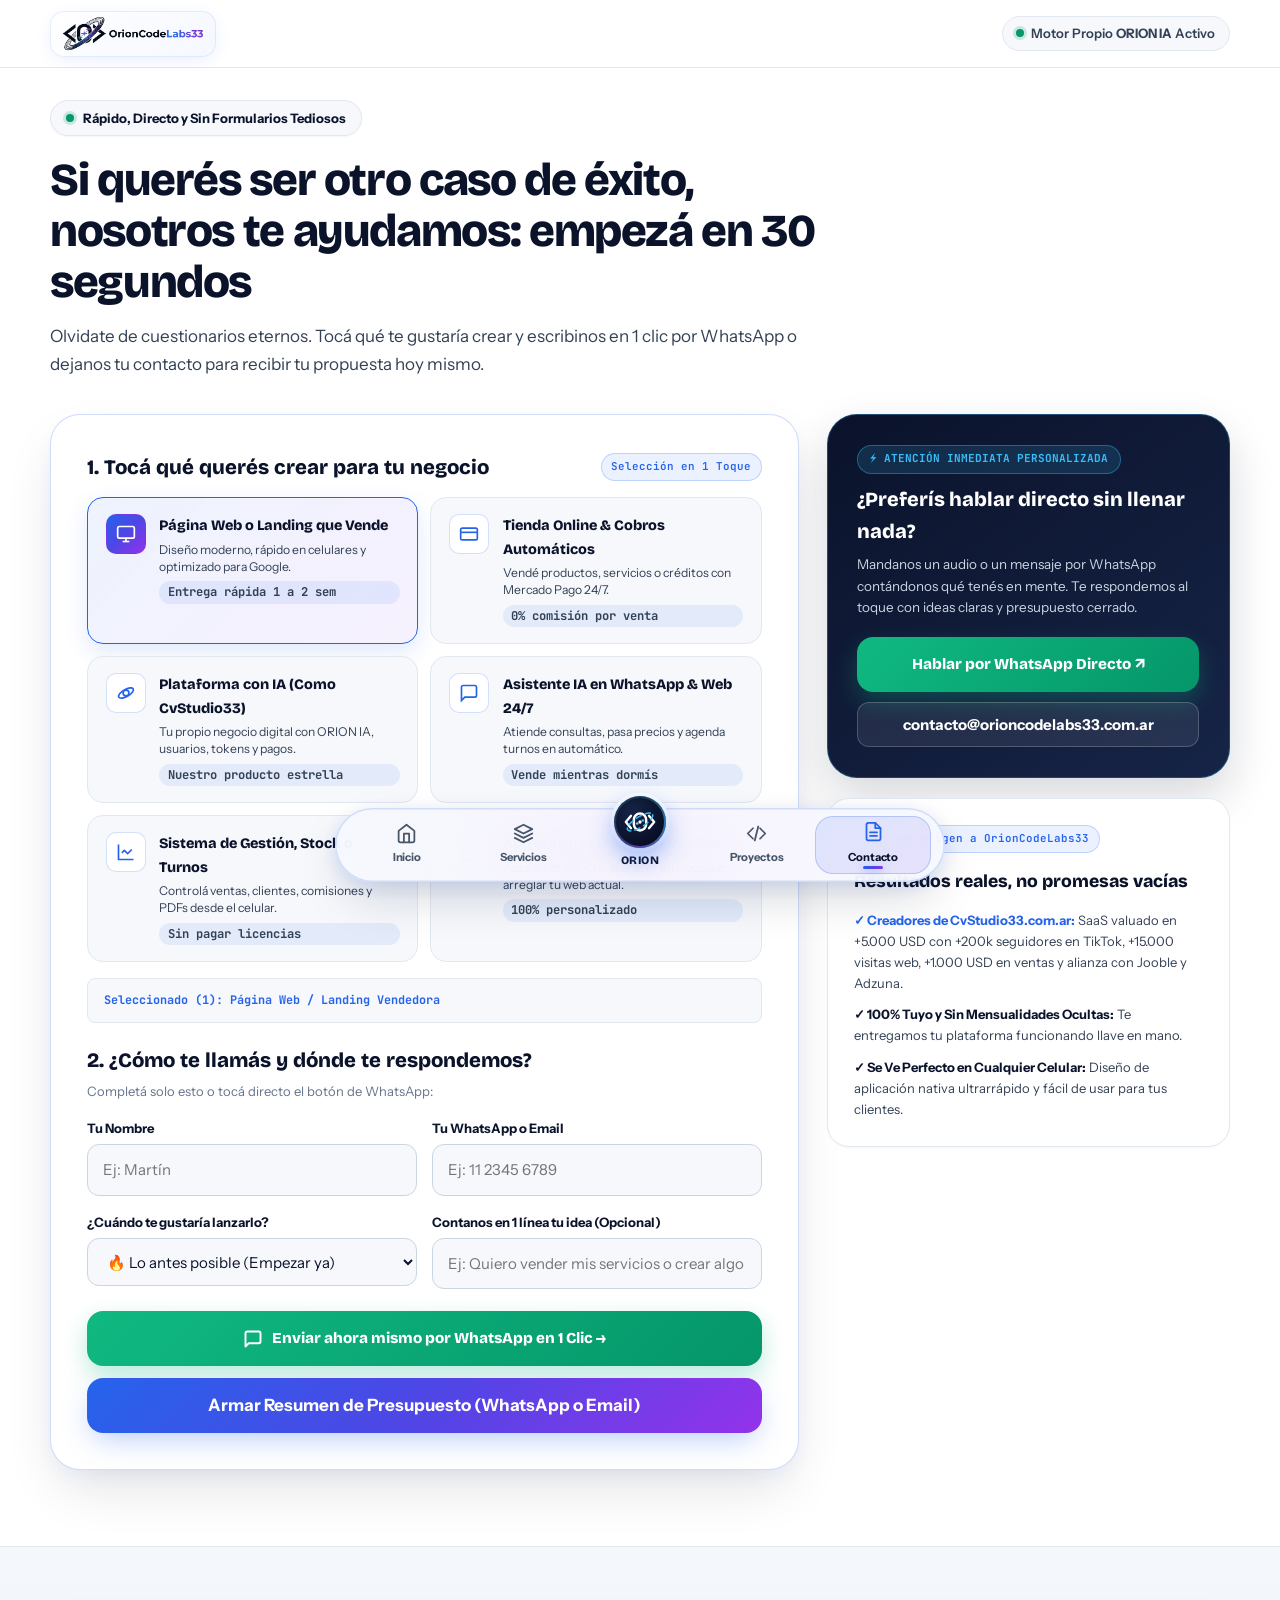
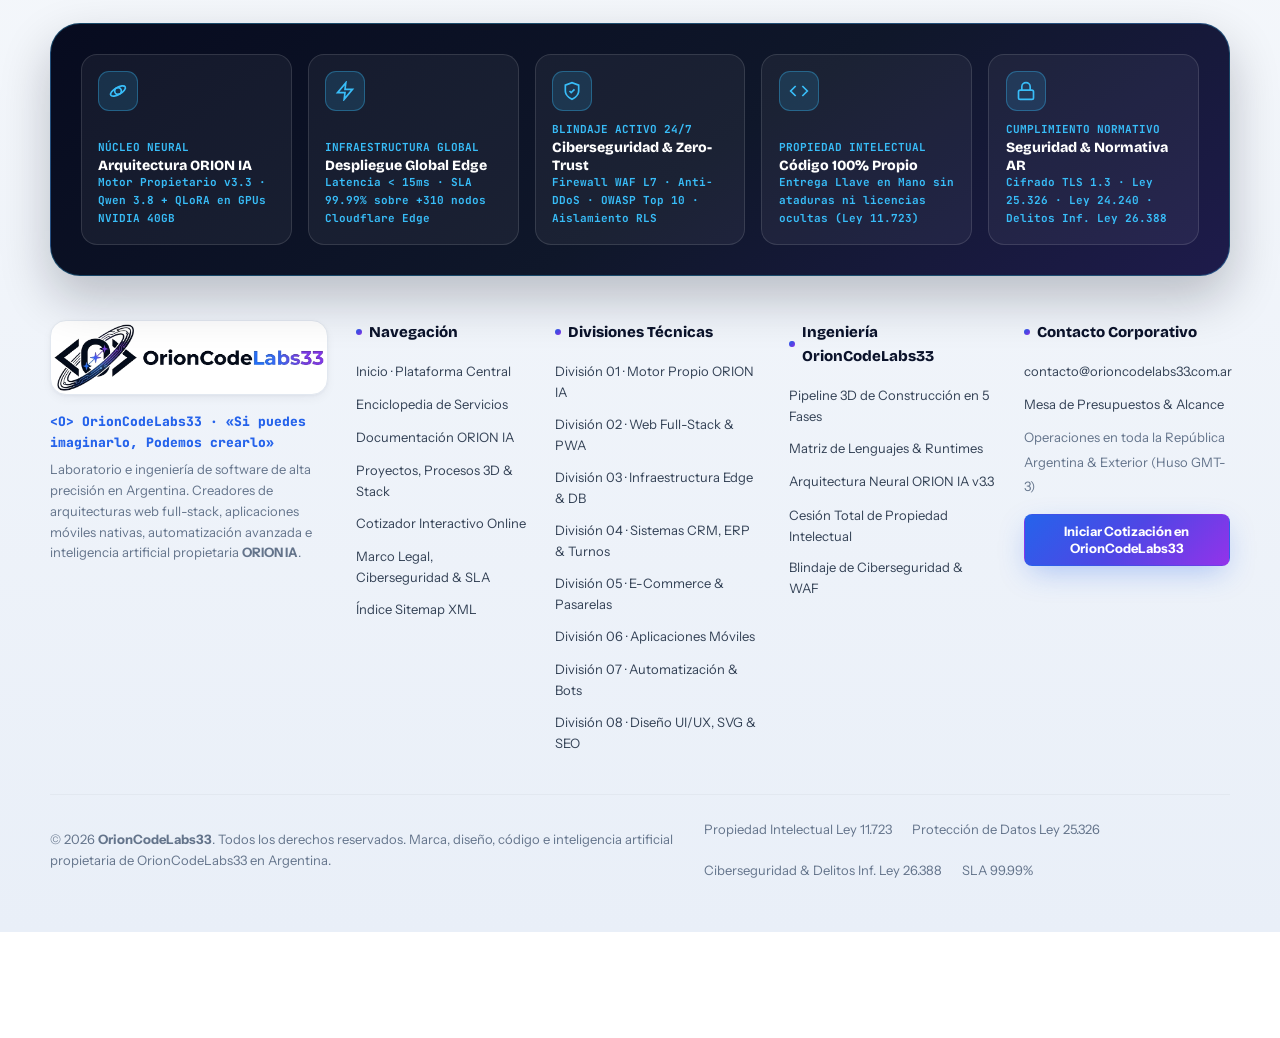
==== commit 6cc578ff: "feat(v3): OrionCodeLabs33 v3 global upgrade - official ORION dock + popover, sticky spec modals, 6-m" ====
--- a/contacto.html
+++ b/contacto.html
@@ -266,7 +266,7 @@
               <span class="badge-verified" style="width:fit-content;">Por qué eligen a OrionCodeLabs33</span>
               <h3 style="font-size:1.1rem;">Resultados reales, no promesas vacías</h3>
               <ul style="list-style:none;font-size:var(--text-xs);color:var(--text-secondary);display:flex;flex-direction:column;gap:0.65rem;">
-                <li><strong style="color:var(--brand-blue);">✓ Creadores de CvStudio33.com.ar:</strong> +200k seguidores en TikTok, +15.000 visitas web, +1.000 USD en ventas y alianza con Jooble y Adzuna.</li>
+                <li><strong style="color:var(--brand-blue);">✓ Creadores de CvStudio33.com.ar:</strong> SaaS valuado en +5.000 USD con +200k seguidores en TikTok, +15.000 visitas web, +1.000 USD en ventas y alianza con Jooble y Adzuna.</li>
                 <li><strong style="color:var(--text-primary);">✓ 100% Tuyo y Sin Mensualidades Ocultas:</strong> Te entregamos tu plataforma funcionando llave en mano.</li>
                 <li><strong style="color:var(--text-primary);">✓ Se Ve Perfecto en Cualquier Celular:</strong> Diseño de aplicación nativa ultrarrápido y fácil de usar para tus clientes.</li>
               </ul>
@@ -283,41 +283,60 @@
   <footer class="site-footer" role="contentinfo">
     <div class="container">
 
-      <div class="footer-telemetry-banner">
+      <!-- Matriz Ejecutiva Oscura de 5 Pilares (Arquitectura, Edge, Ciberseguridad, Código Propio y Marco Legal) -->
+      <div class="footer-telemetry-banner" aria-label="Garantías de Ingeniería, Ciberseguridad y Normativa Legal de OrionCodeLabs33">
         <div class="footer-telemetry-item">
           <div class="footer-telemetry-icon" aria-hidden="true">
             <svg width="20" height="20" viewBox="0 0 24 24" fill="none" stroke="currentColor" stroke-width="2"><circle cx="12" cy="12" r="4"/><ellipse cx="12" cy="12" rx="10" ry="4.2" transform="rotate(-30 12 12)"/></svg>
           </div>
           <div>
+            <span class="telemetry-tag">NÚCLEO NEURAL</span>
             <strong>Arquitectura ORION IA</strong>
-            <span>Motor Neural Propietario v3.3</span>
-          </div>
-        </div>
+            <span>Motor Propietario v3.3 · Qwen 3.8 + QLoRA en GPUs NVIDIA 40GB</span>
+          </div>
+        </div>
+
         <div class="footer-telemetry-item">
           <div class="footer-telemetry-icon" aria-hidden="true">
             <svg width="20" height="20" viewBox="0 0 24 24" fill="none" stroke="currentColor" stroke-width="2"><path d="M13 2 3 14h9l-1 8 10-12h-9l1-8z"/></svg>
           </div>
           <div>
+            <span class="telemetry-tag">INFRAESTRUCTURA GLOBAL</span>
             <strong>Despliegue Global Edge</strong>
-            <span>Latencia &lt; 15ms · SLA 99.99%</span>
-          </div>
-        </div>
+            <span>Latencia &lt; 15ms · SLA 99.99% sobre +310 nodos Cloudflare Edge</span>
+          </div>
+        </div>
+
+        <div class="footer-telemetry-item is-cyber">
+          <div class="footer-telemetry-icon" aria-hidden="true">
+            <svg width="20" height="20" viewBox="0 0 24 24" fill="none" stroke="currentColor" stroke-width="2"><path d="M12 22s8-4 8-10V5l-8-3-8 3v7c0 6 8 10 8 10z"/><path d="m9 12 2 2 4-4"/></svg>
+          </div>
+          <div>
+            <span class="telemetry-tag">BLINDAJE ACTIVO 24/7</span>
+            <strong>Ciberseguridad &amp; Zero-Trust</strong>
+            <span>Firewall WAF L7 · Anti-DDoS · OWASP Top 10 · Aislamiento RLS</span>
+          </div>
+        </div>
+
         <div class="footer-telemetry-item">
           <div class="footer-telemetry-icon" aria-hidden="true">
             <svg width="20" height="20" viewBox="0 0 24 24" fill="none" stroke="currentColor" stroke-width="2"><polyline points="16 18 22 12 16 6"/><polyline points="8 6 2 12 8 18"/></svg>
           </div>
           <div>
+            <span class="telemetry-tag">PROPIEDAD INTELECTUAL</span>
             <strong>Código 100% Propio</strong>
-            <span>Entrega Llave en Mano sin Licencias</span>
-          </div>
-        </div>
+            <span>Entrega Llave en Mano sin ataduras ni licencias ocultas (Ley 11.723)</span>
+          </div>
+        </div>
+
         <div class="footer-telemetry-item">
           <div class="footer-telemetry-icon" aria-hidden="true">
-            <svg width="20" height="20" viewBox="0 0 24 24" fill="none" stroke="currentColor" stroke-width="2"><path d="M12 22s8-4 8-10V5l-8-3-8 3v7c0 6 8 10 8 10z"/></svg>
+            <svg width="20" height="20" viewBox="0 0 24 24" fill="none" stroke="currentColor" stroke-width="2"><rect x="3" y="11" width="18" height="11" rx="2"/><path d="M7 11V7a5 5 0 0 1 10 0v4"/></svg>
           </div>
           <div>
+            <span class="telemetry-tag">CUMPLIMIENTO NORMATIVO</span>
             <strong>Seguridad &amp; Normativa AR</strong>
-            <span>Cifrado TLS 1.3 · Ley 25.326</span>
+            <span>Cifrado TLS 1.3 · Ley 25.326 · Ley 24.240 · Delitos Inf. Ley 26.388</span>
           </div>
         </div>
       </div>
@@ -340,10 +359,10 @@
           <ul class="footer-nav-list">
             <li><a href="index.html">Inicio · Plataforma Central</a></li>
             <li><a href="servicios.html">Enciclopedia de Servicios</a></li>
-            <li><a href="nosotros.html">Cerebro ORION IA &amp; Laboratorio</a></li>
+            <li><a href="portafolio.html#orion-ia">Documentación ORION IA</a></li>
             <li><a href="portafolio.html">Proyectos, Procesos 3D &amp; Stack</a></li>
             <li><a href="contacto.html#cotizador">Cotizador Interactivo Online</a></li>
-            <li><a href="legales.html">Marco Legal, SLA &amp; Privacidad</a></li>
+            <li><a href="legales.html">Marco Legal, Ciberseguridad &amp; SLA</a></li>
             <li><a href="sitemap.xml">Índice Sitemap XML</a></li>
           </ul>
         </nav>
@@ -367,9 +386,9 @@
           <ul class="footer-nav-list">
             <li><a href="portafolio.html#proceso-ingenieria">Pipeline 3D de Construcción en 5 Fases</a></li>
             <li><a href="portafolio.html#stack-oficial">Matriz de Lenguajes &amp; Runtimes</a></li>
-            <li><a href="nosotros.html">Arquitectura Neural ORION IA v3.3</a></li>
-            <li><a href="legales.html#terminos">Cesión Total de Propiedad Intelectual</a></li>
-            <li><a href="legales.html#sla">Garantía de Disponibilidad &amp; Soporte</a></li>
+            <li><a href="portafolio.html#orion-ia">Arquitectura Neural ORION IA v3.3</a></li>
+            <li><a href="legales.html#propiedad-intelectual">Cesión Total de Propiedad Intelectual</a></li>
+            <li><a href="legales.html#ciberseguridad">Blindaje de Ciberseguridad &amp; WAF</a></li>
           </ul>
         </nav>
 
@@ -389,16 +408,17 @@
       <div class="footer-bottom">
         <p>© 2026 <strong>OrionCodeLabs33</strong>. Todos los derechos reservados. Marca, diseño, código e inteligencia artificial propietaria de OrionCodeLabs33 en Argentina.</p>
         <div style="display:flex;gap:1.25rem;flex-wrap:wrap;">
-          <a href="legales.html#terminos">Propiedad Intelectual OrionCodeLabs33</a>
+          <a href="legales.html#propiedad-intelectual">Propiedad Intelectual Ley 11.723</a>
           <a href="legales.html#privacidad">Protección de Datos Ley 25.326</a>
-          <a href="legales.html#sla">Acuerdo de Nivel de Servicio (SLA)</a>
+          <a href="legales.html#ciberseguridad">Ciberseguridad &amp; Delitos Inf. Ley 26.388</a>
+          <a href="legales.html#sla">SLA 99.99%</a>
         </div>
       </div>
     </div>
   </footer>
 
-  <!-- Bottom Floating Dock (Contacto / Cotizador Activo) -->
-  <nav class="orion-bottom-dock" aria-label="Menú Principal">
+  <!-- Bottom Floating Dock v3 -->
+  <nav class="orion-bottom-dock" aria-label="Menú Principal de Navegación">
     <a href="index.html" class="dock-item">
       <svg viewBox="0 0 24 24" fill="none" stroke="currentColor" stroke-width="2" stroke-linecap="round" stroke-linejoin="round"><path d="m3 9 9-7 9 7v11a2 2 0 0 1-2 2H5a2 2 0 0 1-2-2z"/><polyline points="9 22 9 12 15 12 15 22"/></svg>
       <span>Inicio</span>
@@ -407,9 +427,17 @@
       <svg viewBox="0 0 24 24" fill="none" stroke="currentColor" stroke-width="2" stroke-linecap="round" stroke-linejoin="round"><polygon points="12 2 2 7 12 12 22 7 12 2"/><polyline points="2 17 12 22 22 17"/><polyline points="2 12 12 17 22 12"/></svg>
       <span>Servicios</span>
     </a>
-    <a href="nosotros.html" class="dock-item-orion" aria-label="ORION IA">
+    <a href="portafolio.html#orion-ia" class="dock-item-orion" aria-label="ORION Inteligencia Artificial — Abrir opciones" aria-haspopup="dialog" aria-expanded="false">
       <div class="dock-orion-orb">
-        <svg viewBox="0 0 28 28" fill="none"><path d="M6.5 9.5L2.5 14L6.5 18.5" stroke="#FFFFFF" stroke-width="2.2" stroke-linecap="round" stroke-linejoin="round"/><path d="M21.5 9.5L25.5 14L21.5 18.5" stroke="#FFFFFF" stroke-width="2.2" stroke-linecap="round" stroke-linejoin="round"/><rect x="9.5" y="7.5" width="9" height="13" rx="4.5" stroke="#FFFFFF" stroke-width="2.2"/><ellipse cx="14" cy="14" rx="12" ry="4.2" transform="rotate(-35 14 14)" stroke="#93C5FD" stroke-width="1.5" stroke-dasharray="6 3"/><circle cx="14" cy="14" r="1.8" fill="#FFFFFF"/></svg>
+        <svg viewBox="0 0 36 36" fill="none" xmlns="http://www.w3.org/2000/svg" aria-hidden="true">
+          <path d="M8.5 11.5L3 18L8.5 24.5" stroke="#FFFFFF" stroke-width="2.5" stroke-linecap="round" stroke-linejoin="round"/>
+          <path d="M27.5 11.5L33 18L27.5 24.5" stroke="#FFFFFF" stroke-width="2.5" stroke-linecap="round" stroke-linejoin="round"/>
+          <rect x="11.5" y="9" width="13" height="18" rx="6.5" stroke="#FFFFFF" stroke-width="2.6"/>
+          <ellipse cx="18" cy="18" rx="15.5" ry="5.4" transform="rotate(-32 18 18)" stroke="#38BDF8" stroke-width="1.6" stroke-dasharray="7 3"/>
+          <circle cx="15" cy="19.5" r="1.35" fill="#93C5FD"/>
+          <circle cx="18" cy="18" r="1.75" fill="#FFFFFF"/>
+          <circle cx="21" cy="16.5" r="1.35" fill="#38BDF8"/>
+        </svg>
       </div>
       <span>ORION</span>
     </a>
--- a/assets/css/tokens.css
+++ b/assets/css/tokens.css
@@ -1,16 +1,16 @@
 /* ==========================================================================
-   OrionCodeLabs33 — Architectural White & Cobalt-Violet Design System
+   OrionCodeLabs33 v3 — Architectural White, Cosmic Night & Orion Belt System
    Archivo 1: assets/css/tokens.css
-   Diseñado para Web App Moderna de Alta Ingeniería (Blanco Puro + Azul Noche
-   #0B132B + Cobalto Eléctrico #2563EB + Violeta Orión #7C3AED)
+   Diseñado para Web App Moderna de Alta Conversión (Blanco Puro + Azul Noche
+   #070B1F / #0B132B + Cobalto Eléctrico #2563EB + Violeta Orión #7C3AED)
    ========================================================================== */
 
-@import url('https://fonts.googleapis.com/css2?family=Plus+Jakarta+Sans:wght@400;500;600;700;800&family=Space+Grotesk:wght@600;700&family=JetBrains+Mono:wght@400;500;600&display=swap');
+@import url('https://fonts.googleapis.com/css2?family=Bricolage+Grotesque:opsz,wght@12..96,600;12..96,700;12..96,800&family=Instrument+Sans:wght@400;500;600;700&family=JetBrains+Mono:wght@400;500;600;700&display=swap');
 
 :root {
-  /* Familias Tipográficas */
-  --font-sans: 'Plus Jakarta Sans', -apple-system, BlinkMacSystemFont, 'Segoe UI', Roboto, sans-serif;
-  --font-display: 'Space Grotesk', 'Plus Jakarta Sans', sans-serif;
+  /* Familias Tipográficas Distintivas (Anti-Plantilla Genérica) */
+  --font-sans: 'Instrument Sans', -apple-system, BlinkMacSystemFont, 'Segoe UI', Roboto, sans-serif;
+  --font-display: 'Bricolage Grotesque', 'Instrument Sans', sans-serif;
   --font-mono: 'JetBrains Mono', 'Fira Code', Consolas, monospace;
 
   /* Escala Tipográfica Fluida y Equilibrada */
@@ -21,17 +21,18 @@
   --text-xl: clamp(1.3rem, 1.18rem + 0.55vw, 1.55rem);
   --text-2xl: clamp(1.6rem, 1.38rem + 1vw, 2.15rem);
   --text-3xl: clamp(1.95rem, 1.62rem + 1.65vw, 2.85rem);
-  --text-hero: clamp(2.2rem, 1.7rem + 2.5vw, 3.75rem);
+  --text-hero: clamp(2.15rem, 1.68rem + 2.4vw, 3.65rem);
 
-  /* Paleta Principal: Blanco Arquitectónico & Tinta Orión (#0B132B) */
+  /* Paleta Principal: Blanco Arquitectónico & Tinta Orión (#0B132B / #070B1F) */
   --bg-primary: #FFFFFF;
   --bg-secondary: #F6F8FC;
   --bg-tertiary: #EEF2F9;
   --bg-surface: #FFFFFF;
   --bg-surface-hover: #F8FAFF;
-  --bg-glass: rgba(255, 255, 255, 0.86);
-  --bg-dock: rgba(11, 19, 43, 0.92);
-  --bg-code: #0B132B;
+  --bg-glass: rgba(255, 255, 255, 0.88);
+  --bg-dock: rgba(255, 255, 255, 0.92);
+  --bg-code: #070B1F;
+  --bg-cosmos: #070B1F;
 
   /* Textos de Alto Contraste y Lectura Limpia */
   --text-primary: #0B132B;
@@ -39,8 +40,9 @@
   --text-muted: #64748B;
   --text-on-brand: #FFFFFF;
 
-  /* Colores de Marca Extraídos del Logo OrionCodeLabs33 */
+  /* Colores de Marca Extraídos del Logo Oficial OrionCodeLabs33 */
   --brand-navy: #0B132B;
+  --brand-cosmos: #070B1F;
   --brand-blue: #2563EB;
   --brand-blue-bright: #1D4ED8;
   --brand-indigo: #4F46E5;
@@ -51,9 +53,10 @@
   --brand-amber: #D97706;
 
   /* Gradientes de Ingeniería */
-  --gradient-orion: linear-gradient(135deg, #2563EB 0%, #4F46E5 50%, #8B5CF6 100%);
-  --gradient-orion-dark: linear-gradient(135deg, #0B132B 0%, #1E293B 45%, #1E1B4B 100%);
-  --gradient-orion-subtle: linear-gradient(135deg, rgba(37, 99, 235, 0.07) 0%, rgba(124, 58, 237, 0.08) 100%);
+  --gradient-orion: linear-gradient(135deg, #2563EB 0%, #4F46E5 50%, #9333EA 100%);
+  --gradient-brand: var(--gradient-orion);
+  --gradient-orion-dark: linear-gradient(135deg, #070B1F 0%, #0F172A 45%, #1E1B4B 100%);
+  --gradient-orion-subtle: linear-gradient(135deg, rgba(37, 99, 235, 0.06) 0%, rgba(124, 58, 237, 0.08) 100%);
   --gradient-surface-sheen: linear-gradient(180deg, #FFFFFF 0%, #F8FAFC 100%);
 
   /* Bordes y Sombras Multicapa (Estética Limpia de Web App) */
@@ -67,7 +70,7 @@
   --shadow-md: 0 14px 34px -8px rgba(11, 19, 43, 0.09), 0 4px 10px -3px rgba(11, 19, 43, 0.04);
   --shadow-lg: 0 24px 56px -12px rgba(11, 19, 43, 0.14), 0 8px 20px -6px rgba(37, 99, 235, 0.08);
   --shadow-glow: 0 10px 30px -6px rgba(37, 99, 235, 0.35);
-  --shadow-dock: 0 20px 50px -10px rgba(11, 19, 43, 0.32), 0 0 0 1px rgba(255, 255, 255, 0.12);
+  --shadow-dock: 0 20px 50px -10px rgba(11, 19, 43, 0.18), 0 4px 16px rgba(37, 99, 235, 0.1), inset 0 0 0 1px rgba(37, 99, 235, 0.14);
 
   /* Radios y Dimensiones */
   --radius-xs: 8px;
@@ -76,13 +79,20 @@
   --radius-lg: 22px;
   --radius-xl: 30px;
   --radius-pill: 9999px;
+  --radius-full: 9999px;
 
   --header-height: 68px;
-  --dock-height: 72px;
+  --dock-height: 74px;
   --safe-bottom: env(safe-area-inset-bottom, 0px);
 
   --container-max: 1260px;
   --container-pad: clamp(1rem, 4vw, 2.5rem);
+
+  /* Escala Z-Index Estricta */
+  --z-header: 90;
+  --z-dock: 150;
+  --z-dock-popover: 165;
+  --z-modal-backdrop: 240;
 
   /* Curvas Físicas de Animación */
   --ease-out-expo: cubic-bezier(0.16, 1, 0.3, 1);
@@ -90,7 +100,7 @@
   --ease-smooth: cubic-bezier(0.4, 0, 0.2, 1);
 }
 
-/* Reset y Base */
+/* Reset y Bloqueo Estricto de Viewport Móvil (Web App Nativa) */
 *, *::before, *::after {
   box-sizing: border-box;
   margin: 0;
@@ -123,7 +133,7 @@
   overscroll-behavior-x: none;
   position: relative;
   /* Espacio reservado abajo para el Dock de Navegación en celular y PC */
-  padding-bottom: calc(var(--dock-height) + var(--safe-bottom) + 28px);
+  padding-bottom: calc(var(--dock-height) + var(--safe-bottom) + 32px);
 }
 
 main, section, header, footer {
--- a/assets/css/layout.css
+++ b/assets/css/layout.css
@@ -218,78 +218,93 @@
 }
 
 /* --------------------------------------------------------------------------
-   3. NAVBAR INFERIOR PROTAGONISTA (FLOATING DOCK EN CELULAR Y PC)
-      Items: Inicio | Servicios | ORION (Centro) | Proyectos | Contacto
+   3. NAVBAR INFERIOR PROTAGONISTA v3 (CRYSTAL GLASS DOCK + POPOVER ORION)
+      Items: Inicio | Servicios | ORION (2 Opciones) | Proyectos | Contacto
    -------------------------------------------------------------------------- */
 .orion-bottom-dock {
   position: fixed;
   left: 10px;
   right: 10px;
   bottom: calc(10px + var(--safe-bottom));
-  z-index: 150;
+  z-index: var(--z-dock, 150);
   height: var(--dock-height);
-  max-width: 560px;
+  max-width: 580px;
   margin-inline: auto;
-  background: var(--bg-dock);
-  backdrop-filter: blur(24px) saturate(180%);
-  -webkit-backdrop-filter: blur(24px) saturate(180%);
-  border-radius: 24px;
-  padding: 0 0.45rem;
+  background: rgba(255, 255, 255, 0.93);
+  backdrop-filter: blur(24px) saturate(190%);
+  -webkit-backdrop-filter: blur(24px) saturate(190%);
+  border-radius: 26px;
+  padding: 0 0.5rem;
   display: grid;
-  grid-template-columns: repeat(5, 1fr);
-  align-items: center;
-  box-shadow: var(--shadow-dock);
-  border: 1px solid rgba(255, 255, 255, 0.14);
+  grid-template-columns: repeat(5, minmax(0, 1fr));
+  align-items: center;
+  box-shadow:
+    0 20px 50px -10px rgba(11, 19, 43, 0.2),
+    0 4px 18px rgba(37, 99, 235, 0.12),
+    inset 0 0 0 1.5px rgba(37, 99, 235, 0.18);
+  transition: transform 0.32s var(--ease-out-expo), box-shadow 0.32s ease;
+}
+
+.orion-bottom-dock::before {
+  content: '';
+  position: absolute;
+  inset: 0;
+  border-radius: inherit;
+  background: linear-gradient(90deg, rgba(37, 99, 235, 0.04) 0%, rgba(124, 58, 237, 0.06) 50%, rgba(37, 99, 235, 0.04) 100%);
+  pointer-events: none;
 }
 
 @media (min-width: 768px) {
   .orion-bottom-dock {
     bottom: 18px;
     border-radius: 9999px;
-    padding: 0 0.75rem;
-    max-width: 590px;
+    padding: 0 0.85rem;
+    max-width: 610px;
   }
 }
 
 .dock-item {
   position: relative;
-  height: 56px;
+  height: 58px;
   display: flex;
   flex-direction: column;
   align-items: center;
   justify-content: center;
   gap: 4px;
-  color: #94A3B8;
-  font-size: 0.68rem;
-  font-weight: 600;
+  color: #475569;
+  font-size: 0.7rem;
+  font-weight: 700;
   letter-spacing: -0.01em;
-  border-radius: 16px;
-  transition: color 0.25s ease, transform 0.25s var(--ease-spring), background-color 0.25s ease;
+  border-radius: 18px;
+  transition: color 0.25s ease, transform 0.25s var(--ease-spring), background-color 0.25s ease, box-shadow 0.25s ease;
   user-select: none;
+  z-index: 1;
 }
 
 .dock-item svg {
   width: 21px;
   height: 21px;
-  transition: transform 0.28s var(--ease-spring), stroke 0.25s ease;
+  transition: transform 0.28s var(--ease-spring), stroke 0.25s ease, color 0.25s ease;
 }
 
 .dock-item:hover {
-  color: #F8FAFC;
-  background: rgba(255, 255, 255, 0.06);
+  color: var(--brand-blue);
+  background: rgba(37, 99, 235, 0.07);
 }
 
 .dock-item:hover svg {
-  transform: translateY(-2px) scale(1.08);
+  transform: translateY(-3px) scale(1.1);
+  color: var(--brand-blue);
 }
 
 .dock-item.is-active {
-  color: #FFFFFF;
-  background: rgba(37, 99, 235, 0.22);
+  color: var(--brand-navy);
+  background: linear-gradient(135deg, rgba(37, 99, 235, 0.12) 0%, rgba(124, 58, 237, 0.12) 100%);
+  box-shadow: inset 0 0 0 1px rgba(37, 99, 235, 0.24);
 }
 
 .dock-item.is-active svg {
-  color: #60A5FA;
+  color: var(--brand-blue);
   transform: translateY(-2px);
 }
 
@@ -297,15 +312,15 @@
 .dock-item.is-active::after {
   content: '';
   position: absolute;
-  bottom: 4px;
-  width: 18px;
-  height: 3px;
+  bottom: 5px;
+  width: 20px;
+  height: 3.5px;
   border-radius: 99px;
-  background: linear-gradient(90deg, #38BDF8, #8B5CF6);
-  box-shadow: 0 0 10px #38BDF8;
-}
-
-/* Botón Central Especial: ORION (Motor de IA & ADN) */
+  background: var(--gradient-orion);
+  box-shadow: 0 2px 8px rgba(37, 99, 235, 0.45);
+}
+
+/* Botón Central Especial: ORION (Despliega 2 Opciones al Tocar) */
 .dock-item-orion {
   position: relative;
   display: flex;
@@ -313,36 +328,220 @@
   align-items: center;
   justify-content: center;
   gap: 3px;
-  color: #FFFFFF;
-  font-size: 0.7rem;
+  color: var(--brand-navy);
+  font-family: var(--font-display);
+  font-size: 0.71rem;
   font-weight: 800;
   letter-spacing: 0.04em;
   user-select: none;
+  background: transparent;
+  border: none;
+  cursor: pointer;
+  z-index: 2;
+  padding: 0;
 }
 
 .dock-orion-orb {
-  width: 48px;
-  height: 48px;
-  margin-top: -22px;
+  width: 52px;
+  height: 52px;
+  margin-top: -24px;
   border-radius: 50%;
-  background: var(--gradient-orion);
+  background: radial-gradient(circle at 30% 25%, #1E293B 0%, #070B1F 70%, #0B132B 100%);
   display: grid;
   place-items: center;
   color: #FFFFFF;
-  box-shadow: 0 8px 24px rgba(37, 99, 235, 0.55), 0 0 0 4px #0B132B;
-  transition: transform 0.3s var(--ease-spring), box-shadow 0.3s ease;
+  box-shadow:
+    0 10px 26px rgba(37, 99, 235, 0.48),
+    0 0 0 3.5px #FFFFFF,
+    inset 0 0 12px rgba(56, 189, 248, 0.35);
+  transition: transform 0.32s var(--ease-spring), box-shadow 0.32s ease;
   position: relative;
+  overflow: hidden;
+}
+
+.dock-orion-orb::before {
+  content: '';
+  position: absolute;
+  inset: -2px;
+  border-radius: 50%;
+  background: conic-gradient(from 0deg, transparent 0%, #38BDF8 25%, #8B5CF6 50%, transparent 80%);
+  opacity: 0.55;
+  animation: orionOrbSpin 6s linear infinite;
+  pointer-events: none;
+}
+
+.dock-orion-orb::after {
+  content: '';
+  position: absolute;
+  inset: 2px;
+  border-radius: 50%;
+  background: radial-gradient(circle at 35% 30%, #162447 0%, #070B1F 85%);
+  pointer-events: none;
+}
+
+@keyframes orionOrbSpin {
+  to { transform: rotate(360deg); }
 }
 
 .dock-item-orion:hover .dock-orion-orb,
-.dock-item-orion.is-active .dock-orion-orb {
-  transform: translateY(-4px) scale(1.08);
-  box-shadow: 0 12px 30px rgba(124, 58, 237, 0.75), 0 0 0 4px #2563EB;
+.dock-item-orion.is-active .dock-orion-orb,
+.dock-item-orion[aria-expanded="true"] .dock-orion-orb {
+  transform: translateY(-5px) scale(1.08);
+  box-shadow:
+    0 14px 32px rgba(124, 58, 237, 0.65),
+    0 0 0 3.5px #2563EB,
+    inset 0 0 16px rgba(168, 85, 247, 0.5);
 }
 
 .dock-orion-orb svg {
-  width: 26px;
-  height: 26px;
+  width: 34px;
+  height: 34px;
+  position: relative;
+  z-index: 2;
+}
+
+/* Popover Flotante de 2 Opciones del Botón ORION */
+.orion-dock-popover {
+  position: fixed;
+  left: 50%;
+  bottom: calc(var(--dock-height) + var(--safe-bottom) + 24px);
+  transform: translateX(-50%) translateY(16px) scale(0.94);
+  width: min(92vw, 430px);
+  background: rgba(11, 19, 43, 0.97);
+  backdrop-filter: blur(24px);
+  -webkit-backdrop-filter: blur(24px);
+  color: #FFFFFF;
+  border-radius: 22px;
+  padding: 1rem;
+  border: 1.5px solid rgba(56, 189, 248, 0.38);
+  box-shadow: 0 24px 60px rgba(7, 11, 31, 0.55), 0 0 30px rgba(37, 99, 235, 0.28);
+  z-index: var(--z-dock-popover, 165);
+  opacity: 0;
+  visibility: hidden;
+  pointer-events: none;
+  transition: opacity 0.26s var(--ease-out-expo), transform 0.28s var(--ease-spring), visibility 0.26s ease;
+}
+
+.orion-dock-popover.is-open {
+  opacity: 1;
+  visibility: visible;
+  pointer-events: auto;
+  transform: translateX(-50%) translateY(0) scale(1);
+}
+
+.orion-dock-popover::after {
+  content: '';
+  position: absolute;
+  bottom: -8px;
+  left: 50%;
+  transform: translateX(-50%) rotate(45deg);
+  width: 16px;
+  height: 16px;
+  background: #0B132B;
+  border-right: 1.5px solid rgba(56, 189, 248, 0.38);
+  border-bottom: 1.5px solid rgba(56, 189, 248, 0.38);
+}
+
+.orion-popover-head {
+  display: flex;
+  align-items: center;
+  justify-content: space-between;
+  gap: 0.5rem;
+  padding-bottom: 0.65rem;
+  margin-bottom: 0.7rem;
+  border-bottom: 1px solid rgba(255, 255, 255, 0.1);
+}
+
+.orion-popover-badge {
+  display: inline-flex;
+  align-items: center;
+  gap: 0.45rem;
+  font-family: var(--font-mono);
+  font-size: 0.68rem;
+  font-weight: 700;
+  color: #38BDF8;
+}
+
+.orion-popover-close {
+  width: 28px;
+  height: 28px;
+  border-radius: 8px;
+  background: rgba(255, 255, 255, 0.08);
+  border: 1px solid rgba(255, 255, 255, 0.14);
+  color: #CBD5E1;
+  display: inline-flex;
+  align-items: center;
+  justify-content: center;
+  cursor: pointer;
+  font-size: 0.8rem;
+  font-weight: 800;
+  transition: all 0.18s ease;
+}
+
+.orion-popover-close:hover {
+  background: rgba(244, 63, 94, 0.22);
+  color: #FFFFFF;
+  border-color: rgba(244, 63, 94, 0.5);
+}
+
+.orion-popover-grid {
+  display: grid;
+  grid-template-columns: minmax(0, 1fr);
+  gap: 0.6rem;
+}
+
+.orion-popover-option {
+  display: flex;
+  align-items: center;
+  gap: 0.85rem;
+  padding: 0.85rem 0.95rem;
+  border-radius: 15px;
+  background: rgba(255, 255, 255, 0.05);
+  border: 1px solid rgba(255, 255, 255, 0.12);
+  color: #FFFFFF;
+  text-align: left;
+  transition: transform 0.22s var(--ease-spring), background-color 0.22s ease, border-color 0.22s ease;
+}
+
+.orion-popover-option:hover {
+  transform: translateY(-2px);
+  background: linear-gradient(135deg, rgba(37, 99, 235, 0.28) 0%, rgba(124, 58, 237, 0.28) 100%);
+  border-color: #38BDF8;
+}
+
+.orion-popover-option-icon {
+  width: 42px;
+  height: 42px;
+  border-radius: 12px;
+  background: var(--gradient-orion);
+  display: flex;
+  align-items: center;
+  justify-content: center;
+  flex-shrink: 0;
+  color: #FFFFFF;
+  box-shadow: 0 6px 16px rgba(37, 99, 235, 0.4);
+}
+
+.orion-popover-option-text {
+  min-width: 0;
+  flex: 1;
+}
+
+.orion-popover-option-text strong {
+  display: block;
+  font-family: var(--font-display);
+  font-size: 0.88rem;
+  font-weight: 800;
+  color: #FFFFFF;
+  line-height: 1.25;
+}
+
+.orion-popover-option-text span {
+  display: block;
+  font-size: 0.73rem;
+  color: #94A3B8;
+  margin-top: 0.15rem;
+  line-height: 1.35;
 }
 
 /* --------------------------------------------------------------------------
@@ -1048,14 +1247,15 @@
 }
 
 /* --------------------------------------------------------------------------
-   8. MODAL / BOTTOM-SHEET DE DETALLE TÉCNICO COMPLETO
+   8. MODAL / BOTTOM-SHEET DE FICHA TÉCNICA v2 (CON BOTÓN CERRAR FIJO Y CERO DESBORDES)
    -------------------------------------------------------------------------- */
 .modal-backdrop {
   position: fixed;
   inset: 0;
-  z-index: 220;
-  background: rgba(11, 19, 43, 0.6);
-  backdrop-filter: blur(8px);
+  z-index: var(--z-modal-backdrop, 240);
+  background: rgba(7, 11, 31, 0.68);
+  backdrop-filter: blur(10px);
+  -webkit-backdrop-filter: blur(10px);
   display: flex;
   align-items: flex-end;
   justify-content: center;
@@ -1080,39 +1280,137 @@
 
 .bottom-sheet {
   width: 100%;
-  max-width: 820px;
-  max-height: 88dvh;
+  max-width: 860px;
+  max-height: 90dvh;
   background: var(--bg-surface);
   border-top: 1px solid var(--border-subtle);
-  border-radius: var(--radius-xl) var(--radius-xl) 0 0;
-  padding: 1.4rem var(--container-pad) calc(1.75rem + var(--safe-bottom));
+  border-radius: 26px 26px 0 0;
+  padding: 0;
+  display: flex;
+  flex-direction: column;
+  overflow: hidden;
+  transform: translateY(100%);
+  transition: transform 0.32s var(--ease-out-expo);
+  box-shadow: 0 28px 70px rgba(7, 11, 31, 0.38);
+}
+
+@media (min-width: 768px) {
+  .bottom-sheet {
+    border: 1px solid rgba(37, 99, 235, 0.22);
+    border-radius: 26px;
+    max-height: 86dvh;
+    transform: translateY(20px) scale(0.97);
+  }
+}
+
+.modal-backdrop.is-open .bottom-sheet {
+  transform: translateY(0) scale(1);
+}
+
+/* Barra Superior Fija (Sticky Header) con Manija y Botón Cerrar Siempre Visible */
+.bottom-sheet-sticky-head {
+  flex-shrink: 0;
+  background: linear-gradient(180deg, #FFFFFF 0%, #F8FAFC 100%);
+  border-bottom: 1px solid var(--border-subtle);
+  padding: 0.85rem var(--container-pad) 0.95rem;
+  position: relative;
+  z-index: 10;
+}
+
+.sheet-grab-bar {
+  width: 44px;
+  height: 5px;
+  border-radius: 99px;
+  background: #CBD5E1;
+  margin: 0 auto 0.65rem;
+}
+
+@media (min-width: 768px) {
+  .sheet-grab-bar {
+    display: none;
+  }
+}
+
+.sheet-head-row {
+  display: flex;
+  align-items: flex-start;
+  justify-content: space-between;
+  gap: 0.85rem;
+  min-width: 0;
+}
+
+.sheet-head-info {
+  min-width: 0;
+  flex: 1;
+}
+
+.sheet-close-btn {
+  flex-shrink: 0;
+  display: inline-flex;
+  align-items: center;
+  justify-content: center;
+  gap: 0.4rem;
+  min-height: 42px;
+  padding: 0.5rem 0.95rem;
+  border-radius: 12px;
+  background: #0B132B;
+  color: #FFFFFF;
+  border: 1.5px solid rgba(56, 189, 248, 0.4);
+  font-family: var(--font-display);
+  font-size: 0.8rem;
+  font-weight: 800;
+  cursor: pointer;
+  box-shadow: 0 6px 16px rgba(11, 19, 43, 0.16);
+  transition: transform 0.2s var(--ease-spring), background-color 0.2s ease, border-color 0.2s ease;
+}
+
+.sheet-close-btn:hover {
+  background: #E11D48;
+  border-color: #FDA4AF;
+  transform: scale(1.04);
+}
+
+/* Cuerpo Interno Desplazable de la Ficha (Sin Desbordes) */
+.bottom-sheet-body {
+  flex: 1 1 auto;
   overflow-y: auto;
   overflow-x: hidden;
-  transform: translateY(100%);
-  transition: transform 0.32s var(--ease-out-expo);
-  box-shadow: var(--shadow-lg);
-}
-
-@media (min-width: 768px) {
-  .bottom-sheet {
-    border: 1px solid var(--border-subtle);
-    border-radius: var(--radius-xl);
-    transform: translateY(20px) scale(0.97);
-    padding: 2.25rem;
-  }
-}
-
-.modal-backdrop.is-open .bottom-sheet {
-  transform: translateY(0) scale(1);
-}
-
-/* Ficha Técnica Estructurada (Engineering Spec Sheet) */
+  padding: 1.25rem var(--container-pad) 1.5rem;
+  min-width: 0;
+  -webkit-overflow-scrolling: touch;
+}
+
+/* Barra Inferior Fija (Sticky Footer) con Cierre Rápido + Cotizar */
+.bottom-sheet-sticky-foot {
+  flex-shrink: 0;
+  background: #F8FAFC;
+  border-top: 1px solid var(--border-subtle);
+  padding: 0.9rem var(--container-pad) calc(0.95rem + var(--safe-bottom));
+  display: flex;
+  flex-wrap: wrap;
+  align-items: center;
+  justify-content: space-between;
+  gap: 0.75rem;
+  z-index: 10;
+}
+
+@media (max-width: 560px) {
+  .bottom-sheet-sticky-foot {
+    flex-direction: column;
+    align-items: stretch;
+  }
+  .bottom-sheet-sticky-foot .btn {
+    width: 100%;
+  }
+}
+
+/* Ficha Técnica Estructurada (Problema -> Solución -> Pasos -> Entregables) */
 .spec-sheet-meta-bar {
   display: flex;
   flex-wrap: wrap;
   gap: 0.5rem;
-  margin-bottom: 1.15rem;
-  padding-bottom: 1rem;
+  margin-bottom: 1.1rem;
+  padding-bottom: 0.95rem;
   border-bottom: 1px solid var(--border-subtle);
 }
 
@@ -1120,27 +1418,82 @@
   display: inline-flex;
   align-items: center;
   gap: 0.4rem;
-  padding: 0.3rem 0.7rem;
-  border-radius: var(--radius-full);
+  padding: 0.3rem 0.72rem;
+  border-radius: var(--radius-pill);
   font-family: var(--font-mono);
-  font-size: 0.72rem;
+  font-size: 0.71rem;
   font-weight: 700;
   background: var(--bg-secondary);
   color: var(--text-primary);
   border: 1px solid var(--border-subtle);
+  max-width: 100%;
+  overflow-wrap: anywhere;
 }
 
 .spec-meta-pill.is-accent {
-  background: rgba(37, 99, 235, 0.08);
+  background: rgba(37, 99, 235, 0.09);
   color: var(--brand-blue);
-  border-color: rgba(37, 99, 235, 0.24);
+  border-color: rgba(37, 99, 235, 0.26);
+}
+
+/* Bloques Gancho Problema vs Solución dentro de la Ficha y Tarjetas */
+.problem-solution-banner {
+  display: grid;
+  grid-template-columns: minmax(0, 1fr);
+  gap: 0.85rem;
+  margin: 1rem 0 1.25rem;
+}
+
+@media (min-width: 680px) {
+  .problem-solution-banner {
+    grid-template-columns: repeat(2, minmax(0, 1fr));
+  }
+}
+
+.ps-box {
+  border-radius: var(--radius-md);
+  padding: 1rem 1.1rem;
+  min-width: 0;
+  overflow-wrap: anywhere;
+}
+
+.ps-box.is-problem {
+  background: linear-gradient(135deg, #FFF1F2 0%, #FFE4E6 100%);
+  border: 1px solid rgba(225, 29, 72, 0.24);
+}
+
+.ps-box.is-solution {
+  background: linear-gradient(135deg, #ECFDF5 0%, #D1FAE5 100%);
+  border: 1px solid rgba(5, 150, 105, 0.28);
+}
+
+.ps-box-tag {
+  display: inline-flex;
+  align-items: center;
+  gap: 0.35rem;
+  font-family: var(--font-mono);
+  font-size: 0.68rem;
+  font-weight: 800;
+  text-transform: uppercase;
+  letter-spacing: 0.05em;
+  margin-bottom: 0.4rem;
+}
+
+.ps-box.is-problem .ps-box-tag { color: #BE123C; }
+.ps-box.is-solution .ps-box-tag { color: #047857; }
+
+.ps-box p {
+  font-size: 0.82rem;
+  color: var(--text-primary);
+  line-height: 1.55;
+  font-weight: 500;
 }
 
 .spec-sheet-grid {
   display: grid;
   grid-template-columns: minmax(0, 1fr);
   gap: 1rem;
-  margin: 1.25rem 0;
+  margin: 1.15rem 0;
 }
 
 @media (min-width: 680px) {
@@ -1153,8 +1506,9 @@
   background: var(--bg-secondary);
   border: 1px solid var(--border-subtle);
   border-radius: var(--radius-md);
-  padding: 1.1rem 1.15rem;
-  min-width: 0;
+  padding: 1.05rem 1.15rem;
+  min-width: 0;
+  overflow-wrap: anywhere;
 }
 
 .spec-card-box.is-full {
@@ -1169,9 +1523,9 @@
   font-size: 0.7rem;
   font-weight: 700;
   text-transform: uppercase;
-  letter-spacing: 0.08em;
+  letter-spacing: 0.07em;
   color: var(--brand-blue);
-  margin-bottom: 0.55rem;
+  margin-bottom: 0.5rem;
 }
 
 .spec-workflow-list {
@@ -1200,13 +1554,14 @@
   color: var(--text-secondary);
   line-height: 1.45;
   min-width: 0;
+  overflow-wrap: anywhere;
 }
 
 .spec-workflow-num {
-  width: 22px;
-  height: 22px;
-  border-radius: 6px;
-  background: var(--gradient-brand);
+  width: 24px;
+  height: 24px;
+  border-radius: 7px;
+  background: var(--gradient-orion);
   color: #FFFFFF;
   font-family: var(--font-mono);
   font-size: 0.7rem;
@@ -1683,32 +2038,46 @@
 .cvstudio-live-metrics-grid {
   display: grid;
   grid-template-columns: repeat(2, minmax(0, 1fr));
-  gap: 0.85rem;
-}
-
-@media (max-width: 420px) {
+  gap: 0.9rem;
+}
+
+@media (max-width: 440px) {
   .cvstudio-live-metrics-grid {
     grid-template-columns: minmax(0, 1fr);
   }
 }
 
-@media (min-width: 768px) {
+@media (min-width: 920px) {
+  /* Mosaico Asimétrico de 6 Estadísticas (12 Columnas) */
   .cvstudio-live-metrics-grid {
-    grid-template-columns: repeat(3, minmax(0, 1fr));
-  }
-}
-
-@media (min-width: 1120px) {
-  .cvstudio-live-metrics-grid {
-    grid-template-columns: repeat(5, minmax(0, 1fr));
+    grid-template-columns: repeat(12, minmax(0, 1fr));
+    gap: 1rem;
+  }
+  .cvstudio-live-metrics-grid > .cvstudio-metric-card:nth-child(1) {
+    grid-column: span 7;
+  }
+  .cvstudio-live-metrics-grid > .cvstudio-metric-card:nth-child(2) {
+    grid-column: span 5;
+  }
+  .cvstudio-live-metrics-grid > .cvstudio-metric-card:nth-child(3) {
+    grid-column: span 5;
+  }
+  .cvstudio-live-metrics-grid > .cvstudio-metric-card:nth-child(4) {
+    grid-column: span 7;
+  }
+  .cvstudio-live-metrics-grid > .cvstudio-metric-card:nth-child(5) {
+    grid-column: span 6;
+  }
+  .cvstudio-live-metrics-grid > .cvstudio-metric-card:nth-child(6) {
+    grid-column: span 6;
   }
 }
 
 .cvstudio-metric-card {
   background: linear-gradient(180deg, #FFFFFF 0%, #F8FAFC 100%);
-  border: 1px solid rgba(37, 99, 235, 0.16);
+  border: 1px solid rgba(37, 99, 235, 0.18);
   border-radius: var(--radius-md);
-  padding: 0.95rem 1rem;
+  padding: 1.05rem 1.15rem;
   display: flex;
   flex-direction: column;
   justify-content: space-between;
@@ -1719,10 +2088,35 @@
   min-width: 0;
 }
 
+.cvstudio-metric-card.is-valuation-card {
+  background: linear-gradient(135deg, #0B132B 0%, #1E1B4B 100%);
+  border-color: rgba(168, 85, 247, 0.55);
+  color: #FFFFFF;
+  box-shadow: 0 12px 28px rgba(124, 58, 237, 0.2);
+}
+
+.cvstudio-metric-card.is-valuation-card .cvstudio-metric-value {
+  color: #38BDF8;
+}
+
+.cvstudio-metric-card.is-valuation-card .cvstudio-metric-label {
+  color: #FFFFFF;
+}
+
+.cvstudio-metric-card.is-valuation-card .cvstudio-metric-sub {
+  color: #CBD5E1;
+}
+
+.cvstudio-metric-card.is-valuation-card .cvstudio-metric-tag {
+  background: rgba(56, 189, 248, 0.18);
+  color: #38BDF8;
+  border: 1px solid rgba(56, 189, 248, 0.35);
+}
+
 .cvstudio-metric-card:hover {
   transform: translateY(-3px);
   border-color: var(--brand-blue);
-  box-shadow: 0 10px 22px rgba(37, 99, 235, 0.12);
+  box-shadow: 0 12px 26px rgba(37, 99, 235, 0.14);
 }
 
 .cvstudio-metric-top {
@@ -2055,57 +2449,107 @@
   overflow-x: clip;
 }
 
-/* Cinta Superior de Telemetría e Infraestructura Propia OrionCodeLabs33 */
+/* Matriz Ejecutiva de Ciberseguridad, Telemetría e Infraestructura Propia OrionCodeLabs33 */
 .footer-telemetry-banner {
-  background: #FFFFFF;
-  border: 1px solid var(--border-subtle);
-  border-radius: var(--radius-lg);
-  padding: 1.1rem 1.35rem;
-  margin-bottom: 2.5rem;
+  background: linear-gradient(145deg, #070B1F 0%, #0F172A 55%, #1E1B4B 100%);
+  color: #F8FAFC;
+  border: 1.5px solid rgba(56, 189, 248, 0.32);
+  border-radius: var(--radius-xl);
+  padding: clamp(1.25rem, 3vw, 1.85rem);
+  margin-bottom: 2.75rem;
   display: grid;
   grid-template-columns: minmax(0, 1fr);
   gap: 1rem;
-  box-shadow: var(--shadow-xs);
-}
-
-@media (min-width: 768px) {
+  box-shadow: 0 22px 50px rgba(7, 11, 31, 0.24);
+  position: relative;
+  overflow: hidden;
+}
+
+@media (min-width: 680px) {
   .footer-telemetry-banner {
-    grid-template-columns: repeat(4, minmax(0, 1fr));
+    grid-template-columns: repeat(2, minmax(0, 1fr));
+  }
+}
+
+@media (min-width: 1120px) {
+  .footer-telemetry-banner {
+    grid-template-columns: repeat(5, minmax(0, 1fr));
   }
 }
 
 .footer-telemetry-item {
   display: flex;
-  align-items: center;
-  gap: 0.75rem;
-  min-width: 0;
+  flex-direction: column;
+  align-items: flex-start;
+  justify-content: space-between;
+  gap: 0.65rem;
+  background: rgba(255, 255, 255, 0.05);
+  border: 1px solid rgba(255, 255, 255, 0.12);
+  border-radius: var(--radius-md);
+  padding: 1rem 1.05rem;
+  min-width: 0;
+  transition: transform 0.22s var(--ease-spring), border-color 0.22s ease, background-color 0.22s ease;
+}
+
+.footer-telemetry-item:hover {
+  transform: translateY(-3px);
+  border-color: #38BDF8;
+  background: rgba(37, 99, 235, 0.16);
+}
+
+.footer-telemetry-item.is-cyber-highlight {
+  background: linear-gradient(135deg, rgba(16, 185, 129, 0.16) 0%, rgba(37, 99, 235, 0.18) 100%);
+  border-color: rgba(52, 211, 153, 0.45);
+}
+
+.footer-telemetry-head {
+  display: flex;
+  align-items: center;
+  gap: 0.65rem;
+  width: 100%;
 }
 
 .footer-telemetry-icon {
-  width: 38px;
-  height: 38px;
-  border-radius: 10px;
-  background: rgba(37, 99, 235, 0.08);
-  color: var(--brand-blue);
+  width: 40px;
+  height: 40px;
+  border-radius: 11px;
+  background: rgba(56, 189, 248, 0.15);
+  border: 1px solid rgba(56, 189, 248, 0.35);
+  color: #38BDF8;
   display: flex;
   align-items: center;
   justify-content: center;
   flex-shrink: 0;
+}
+
+.footer-telemetry-item.is-cyber-highlight .footer-telemetry-icon {
+  background: rgba(16, 185, 129, 0.2);
+  border-color: rgba(52, 211, 153, 0.5);
+  color: #34D399;
 }
 
 .footer-telemetry-item strong {
   display: block;
   font-family: var(--font-display);
-  font-size: 0.84rem;
+  font-size: 0.88rem;
   font-weight: 800;
-  color: var(--text-primary);
+  color: #FFFFFF;
+  line-height: 1.25;
 }
 
 .footer-telemetry-item span {
   display: block;
   font-family: var(--font-mono);
-  font-size: 0.7rem;
-  color: var(--text-muted);
+  font-size: 0.69rem;
+  color: #38BDF8;
+  font-weight: 700;
+}
+
+.footer-telemetry-desc {
+  font-size: 0.74rem;
+  color: #CBD5E1;
+  line-height: 1.48;
+  margin: 0;
 }
 
 /* Bloque del Video del Logo en el Footer: Autoajustable al ancho de cualquier dispositivo */
@@ -2168,7 +2612,7 @@
   width: 6px;
   height: 6px;
   border-radius: 50%;
-  background: var(--gradient-brand);
+  background: var(--gradient-orion);
 }
 
 .footer-nav-list {
@@ -2209,3 +2653,456 @@
     align-items: center;
   }
 }
+
+/* --------------------------------------------------------------------------
+   10. REDISEÑO DE STACK-PRODUCCIÓN INTERACTIVO (CON CAJÓN DE VISTA PREVIA Y BOTÓN CERRAR)
+   -------------------------------------------------------------------------- */
+.showcase-inline-drawer {
+  margin-top: 0.85rem;
+  background: linear-gradient(145deg, #070B1F 0%, #111C38 100%);
+  color: #F8FAFC;
+  border: 1.5px solid rgba(56, 189, 248, 0.4);
+  border-radius: var(--radius-md);
+  padding: 1rem 1.1rem;
+  display: none;
+  flex-direction: column;
+  gap: 0.75rem;
+  box-shadow: 0 14px 32px rgba(7, 11, 31, 0.26);
+  animation: drawerFadeSlide 0.25s var(--ease-out-expo);
+}
+
+.showcase-inline-drawer.is-open {
+  display: flex;
+}
+
+@keyframes drawerFadeSlide {
+  from { opacity: 0; transform: translateY(-6px); }
+  to { opacity: 1; transform: translateY(0); }
+}
+
+.showcase-drawer-head {
+  display: flex;
+  align-items: flex-start;
+  justify-content: space-between;
+  gap: 0.75rem;
+  padding-bottom: 0.6rem;
+  border-bottom: 1px solid rgba(255, 255, 255, 0.12);
+}
+
+.showcase-drawer-close {
+  flex-shrink: 0;
+  display: inline-flex;
+  align-items: center;
+  gap: 0.35rem;
+  padding: 0.36rem 0.75rem;
+  border-radius: 8px;
+  background: rgba(244, 63, 94, 0.18);
+  border: 1px solid rgba(244, 63, 94, 0.48);
+  color: #FFE4E6;
+  font-family: var(--font-display);
+  font-size: 0.74rem;
+  font-weight: 800;
+  cursor: pointer;
+  transition: all 0.18s ease;
+}
+
+.showcase-drawer-close:hover {
+  background: #E11D48;
+  color: #FFFFFF;
+}
+
+/* --------------------------------------------------------------------------
+   11. PÁGINA DE PROYECTOS (PORTAFOLIO v3): 4 PROYECTOS INSIGNIA + CONSTELACIÓN ORIÓN
+   -------------------------------------------------------------------------- */
+.projects-subnav {
+  display: flex;
+  gap: 0.55rem;
+  overflow-x: auto;
+  max-width: 100%;
+  padding-bottom: 0.35rem;
+  margin-top: 1.25rem;
+  scrollbar-width: none;
+}
+
+.projects-subnav::-webkit-scrollbar {
+  display: none;
+}
+
+/* PROYECTO 01: ORIÓN IA — CÁMARA ESPACIAL, CONSTELACIÓN, QWEN 3.8 + QLORA + NVIDIA 40GB */
+.orion-cosmos-flagship {
+  background: radial-gradient(circle at 75% 20%, rgba(124, 58, 237, 0.24) 0%, transparent 50%),
+              radial-gradient(circle at 20% 80%, rgba(37, 99, 235, 0.25) 0%, transparent 55%),
+              linear-gradient(155deg, #050817 0%, #0B132B 55%, #161233 100%);
+  color: #F8FAFC;
+  border: 1.5px solid rgba(56, 189, 248, 0.4);
+  border-radius: var(--radius-xl);
+  padding: clamp(1.35rem, 3.8vw, 2.75rem);
+  box-shadow: 0 28px 65px rgba(7, 11, 31, 0.35);
+  position: relative;
+  overflow: hidden;
+  margin-bottom: 2.25rem;
+}
+
+.orion-cosmos-grid {
+  display: grid;
+  grid-template-columns: minmax(0, 1fr);
+  gap: 1.85rem;
+  align-items: center;
+  position: relative;
+  z-index: 2;
+}
+
+@media (min-width: 980px) {
+  .orion-cosmos-grid {
+    grid-template-columns: minmax(0, 1.15fr) minmax(0, 0.85fr);
+  }
+}
+
+/* Escenario Espacial Interactivo de la Constelación de Orión Hecho a Código */
+.orion-constellation-stage {
+  background: radial-gradient(circle at 50% 50%, rgba(37, 99, 235, 0.18) 0%, rgba(5, 8, 23, 0.95) 75%);
+  border: 1.5px solid rgba(56, 189, 248, 0.38);
+  border-radius: 22px;
+  padding: 1.15rem;
+  position: relative;
+  overflow: hidden;
+  box-shadow: inset 0 0 40px rgba(37, 99, 235, 0.2), 0 16px 40px rgba(0, 0, 0, 0.45);
+}
+
+.constellation-svg-viewport {
+  width: 100%;
+  height: auto;
+  max-height: 340px;
+  display: block;
+}
+
+.orion-specs-matrix {
+  display: grid;
+  grid-template-columns: minmax(0, 1fr);
+  gap: 0.9rem;
+  margin-top: 1.5rem;
+  position: relative;
+  z-index: 2;
+}
+
+@media (min-width: 680px) {
+  .orion-specs-matrix {
+    grid-template-columns: repeat(2, minmax(0, 1fr));
+  }
+}
+
+@media (min-width: 1040px) {
+  .orion-specs-matrix {
+    grid-template-columns: repeat(4, minmax(0, 1fr));
+  }
+}
+
+.orion-spec-tile {
+  background: rgba(255, 255, 255, 0.05);
+  border: 1px solid rgba(56, 189, 248, 0.28);
+  border-radius: var(--radius-md);
+  padding: 1.05rem;
+  min-width: 0;
+  transition: transform 0.22s var(--ease-spring), border-color 0.22s ease;
+}
+
+.orion-spec-tile:hover {
+  transform: translateY(-3px);
+  border-color: #38BDF8;
+}
+
+.orion-spec-tile h4 {
+  font-family: var(--font-display);
+  font-size: 0.92rem;
+  font-weight: 800;
+  color: #FFFFFF;
+  margin-bottom: 0.35rem;
+}
+
+.orion-spec-tile p {
+  font-size: 0.78rem;
+  color: #CBD5E1;
+  line-height: 1.52;
+}
+
+/* Hoja de Ruta a 5 Años de ORION IA */
+.orion-roadmap-5y {
+  margin-top: 1.6rem;
+  background: rgba(255, 255, 255, 0.04);
+  border: 1px solid rgba(168, 85, 247, 0.35);
+  border-radius: var(--radius-lg);
+  padding: clamp(1rem, 2.5vw, 1.5rem);
+  position: relative;
+  z-index: 2;
+}
+
+.roadmap-steps-grid {
+  display: grid;
+  grid-template-columns: minmax(0, 1fr);
+  gap: 0.8rem;
+  margin-top: 0.9rem;
+}
+
+@media (min-width: 768px) {
+  .roadmap-steps-grid {
+    grid-template-columns: repeat(5, minmax(0, 1fr));
+  }
+}
+
+.roadmap-year-card {
+  background: rgba(7, 11, 31, 0.75);
+  border: 1px solid rgba(255, 255, 255, 0.14);
+  border-radius: 14px;
+  padding: 0.85rem;
+  min-width: 0;
+}
+
+.roadmap-year-card strong {
+  display: block;
+  font-family: var(--font-mono);
+  font-size: 0.74rem;
+  color: #38BDF8;
+  margin-bottom: 0.25rem;
+}
+
+.roadmap-year-card h5 {
+  font-family: var(--font-display);
+  font-size: 0.84rem;
+  font-weight: 800;
+  color: #FFFFFF;
+  margin-bottom: 0.25rem;
+}
+
+.roadmap-year-card p {
+  font-size: 0.72rem;
+  color: #94A3B8;
+  line-height: 1.42;
+}
+
+/* PROYECTO 02: INGENIERÍA INVERSA DE CVSTUDIO33.COM.AR */
+.reverse-eng-grid {
+  display: grid;
+  grid-template-columns: minmax(0, 1fr);
+  gap: 0.9rem;
+  margin: 1.25rem 0;
+}
+
+@media (min-width: 640px) {
+  .reverse-eng-grid {
+    grid-template-columns: repeat(2, minmax(0, 1fr));
+  }
+}
+
+@media (min-width: 1024px) {
+  .reverse-eng-grid {
+    grid-template-columns: repeat(4, minmax(0, 1fr));
+  }
+}
+
+.reverse-eng-card {
+  background: #FFFFFF;
+  border: 1px solid rgba(37, 99, 235, 0.2);
+  border-radius: var(--radius-md);
+  padding: 1rem 1.05rem;
+  display: flex;
+  flex-direction: column;
+  gap: 0.4rem;
+  min-width: 0;
+  box-shadow: var(--shadow-xs);
+}
+
+.reverse-eng-card strong {
+  font-family: var(--font-display);
+  font-size: 0.88rem;
+  font-weight: 800;
+  color: var(--brand-navy);
+}
+
+.reverse-eng-card p {
+  font-size: 0.76rem;
+  color: var(--text-secondary);
+  line-height: 1.48;
+}
+
+/* PROYECTOS 03 Y 04: ORION TRADING LAB (88% MARGEN DE ERROR BAJANDO) + CONSTRUCTOR WEB LOW-COST */
+.projects-dual-showcase {
+  display: grid;
+  grid-template-columns: minmax(0, 1fr);
+  gap: 1.5rem;
+  margin-top: 1.75rem;
+}
+
+@media (min-width: 980px) {
+  .projects-dual-showcase {
+    grid-template-columns: repeat(2, minmax(0, 1fr));
+  }
+}
+
+.trading-lab-card {
+  background: linear-gradient(155deg, #070B1F 0%, #0F1E36 60%, #0B2926 100%);
+  color: #F8FAFC;
+  border: 1.5px solid rgba(52, 211, 153, 0.42);
+  border-radius: var(--radius-xl);
+  padding: clamp(1.35rem, 3vw, 2.1rem);
+  display: flex;
+  flex-direction: column;
+  justify-content: space-between;
+  gap: 1.15rem;
+  box-shadow: 0 22px 50px rgba(7, 11, 31, 0.22);
+  min-width: 0;
+}
+
+.trading-telemetry-box {
+  background: rgba(255, 255, 255, 0.05);
+  border: 1px solid rgba(52, 211, 153, 0.32);
+  border-radius: var(--radius-md);
+  padding: 1rem;
+}
+
+.error-reduction-bar {
+  height: 10px;
+  border-radius: 99px;
+  background: rgba(255, 255, 255, 0.12);
+  overflow: hidden;
+  margin: 0.55rem 0;
+  position: relative;
+}
+
+.error-reduction-fill {
+  height: 100%;
+  width: 88%;
+  border-radius: 99px;
+  background: linear-gradient(90deg, #F59E0B 0%, #38BDF8 55%, #10B981 100%);
+  animation: tradingErrorPulse 4s ease-in-out infinite alternate;
+}
+
+@keyframes tradingErrorPulse {
+  0% { width: 88%; }
+  100% { width: 34%; }
+}
+
+.entrepreneur-builder-card {
+  background: linear-gradient(155deg, #FFFFFF 0%, #F0F7FF 55%, #F5F3FF 100%);
+  border: 1.5px solid rgba(37, 99, 235, 0.32);
+  border-radius: var(--radius-xl);
+  padding: clamp(1.35rem, 3vw, 2.1rem);
+  display: flex;
+  flex-direction: column;
+  justify-content: space-between;
+  gap: 1.15rem;
+  box-shadow: 0 22px 50px rgba(37, 99, 235, 0.09);
+  min-width: 0;
+}
+
+.price-anchor-compare {
+  display: grid;
+  grid-template-columns: minmax(0, 1fr);
+  gap: 0.75rem;
+}
+
+@media (min-width: 540px) {
+  .price-anchor-compare {
+    grid-template-columns: repeat(2, minmax(0, 1fr));
+  }
+}
+
+.price-anchor-box {
+  border-radius: var(--radius-md);
+  padding: 0.9rem 1rem;
+  min-width: 0;
+}
+
+.price-anchor-box.is-expensive {
+  background: #FFF1F2;
+  border: 1px solid rgba(225, 29, 72, 0.25);
+}
+
+.price-anchor-box.is-orion-lowcost {
+  background: #ECFDF5;
+  border: 1.5px solid rgba(5, 150, 105, 0.4);
+}
+
+/* --------------------------------------------------------------------------
+   12. MARCO LEGAL COMPLETO (legales.html — 14 SECCIONES NORMATIVAS)
+   -------------------------------------------------------------------------- */
+.legal-toc-grid {
+  display: grid;
+  grid-template-columns: minmax(0, 1fr);
+  gap: 0.65rem;
+  margin-bottom: 2rem;
+}
+
+@media (min-width: 640px) {
+  .legal-toc-grid {
+    grid-template-columns: repeat(2, minmax(0, 1fr));
+  }
+}
+
+@media (min-width: 1024px) {
+  .legal-toc-grid {
+    grid-template-columns: repeat(3, minmax(0, 1fr));
+  }
+}
+
+.legal-toc-link {
+  display: flex;
+  align-items: center;
+  gap: 0.6rem;
+  padding: 0.7rem 0.95rem;
+  border-radius: var(--radius-sm);
+  background: var(--bg-surface);
+  border: 1px solid var(--border-subtle);
+  font-size: 0.8rem;
+  font-weight: 700;
+  color: var(--text-primary);
+  transition: all 0.2s ease;
+}
+
+.legal-toc-link:hover {
+  border-color: var(--brand-blue);
+  color: var(--brand-blue);
+  transform: translateY(-2px);
+  box-shadow: var(--shadow-xs);
+}
+
+.legal-articles-stack {
+  display: flex;
+  flex-direction: column;
+  gap: 1.25rem;
+}
+
+.legal-article-card {
+  background: var(--bg-surface);
+  border: 1px solid var(--border-subtle);
+  border-radius: var(--radius-lg);
+  padding: clamp(1.25rem, 3vw, 1.85rem);
+  box-shadow: var(--shadow-xs);
+}
+
+.legal-article-card h2 {
+  font-family: var(--font-display);
+  font-size: var(--text-xl);
+  font-weight: 800;
+  color: var(--brand-navy);
+  margin-bottom: 0.6rem;
+  display: flex;
+  align-items: center;
+  gap: 0.55rem;
+  flex-wrap: wrap;
+}
+
+.legal-article-card p,
+.legal-article-card li {
+  font-size: var(--text-sm);
+  color: var(--text-secondary);
+  line-height: 1.68;
+  max-width: none;
+}
+
+.legal-article-card ul {
+  margin-top: 0.6rem;
+  padding-left: 1.2rem;
+  display: flex;
+  flex-direction: column;
+  gap: 0.35rem;
+}
--- a/assets/css/animations.css
+++ b/assets/css/animations.css
@@ -772,6 +772,46 @@
   100% { transform: scaleY(0.95); opacity: 1; }
 }
 
+/* --------------------------------------------------------------------------
+   8. ANIMACIONES ESPACIALES DE LA CONSTELACIÓN DE ORIÓN (HECHAS A CÓDIGO PURO)
+   -------------------------------------------------------------------------- */
+.constellation-line-draw {
+  stroke-dasharray: 260;
+  stroke-dashoffset: 260;
+  animation: drawOrionConstellation 4.5s ease-in-out infinite alternate;
+}
+
+@keyframes drawOrionConstellation {
+  0% { stroke-dashoffset: 240; opacity: 0.35; }
+  45%, 100% { stroke-dashoffset: 0; opacity: 1; }
+}
+
+.constellation-star-pulse {
+  transform-box: fill-box;
+  transform-origin: center;
+  animation: orionStarTwinkle 2.6s ease-in-out infinite alternate;
+}
+
+.constellation-star-pulse.delay-1 { animation-delay: 0.4s; }
+.constellation-star-pulse.delay-2 { animation-delay: 0.9s; }
+.constellation-star-pulse.delay-3 { animation-delay: 1.4s; }
+
+@keyframes orionStarTwinkle {
+  0% { transform: scale(0.84); opacity: 0.65; filter: drop-shadow(0 0 2px #38BDF8); }
+  100% { transform: scale(1.22); opacity: 1; filter: drop-shadow(0 0 10px #A855F7); }
+}
+
+.orion-orbital-ring-anim {
+  transform-box: fill-box;
+  transform-origin: center;
+  animation: orionRingPulse 5s ease-in-out infinite alternate;
+}
+
+@keyframes orionRingPulse {
+  0% { stroke-opacity: 0.65; filter: drop-shadow(0 0 4px rgba(56, 189, 248, 0.35)); }
+  100% { stroke-opacity: 1; filter: drop-shadow(0 0 12px rgba(147, 51, 234, 0.65)); }
+}
+
 @media (prefers-reduced-motion: reduce) {
   *, *::before, *::after {
     animation-duration: 0.01ms !important;
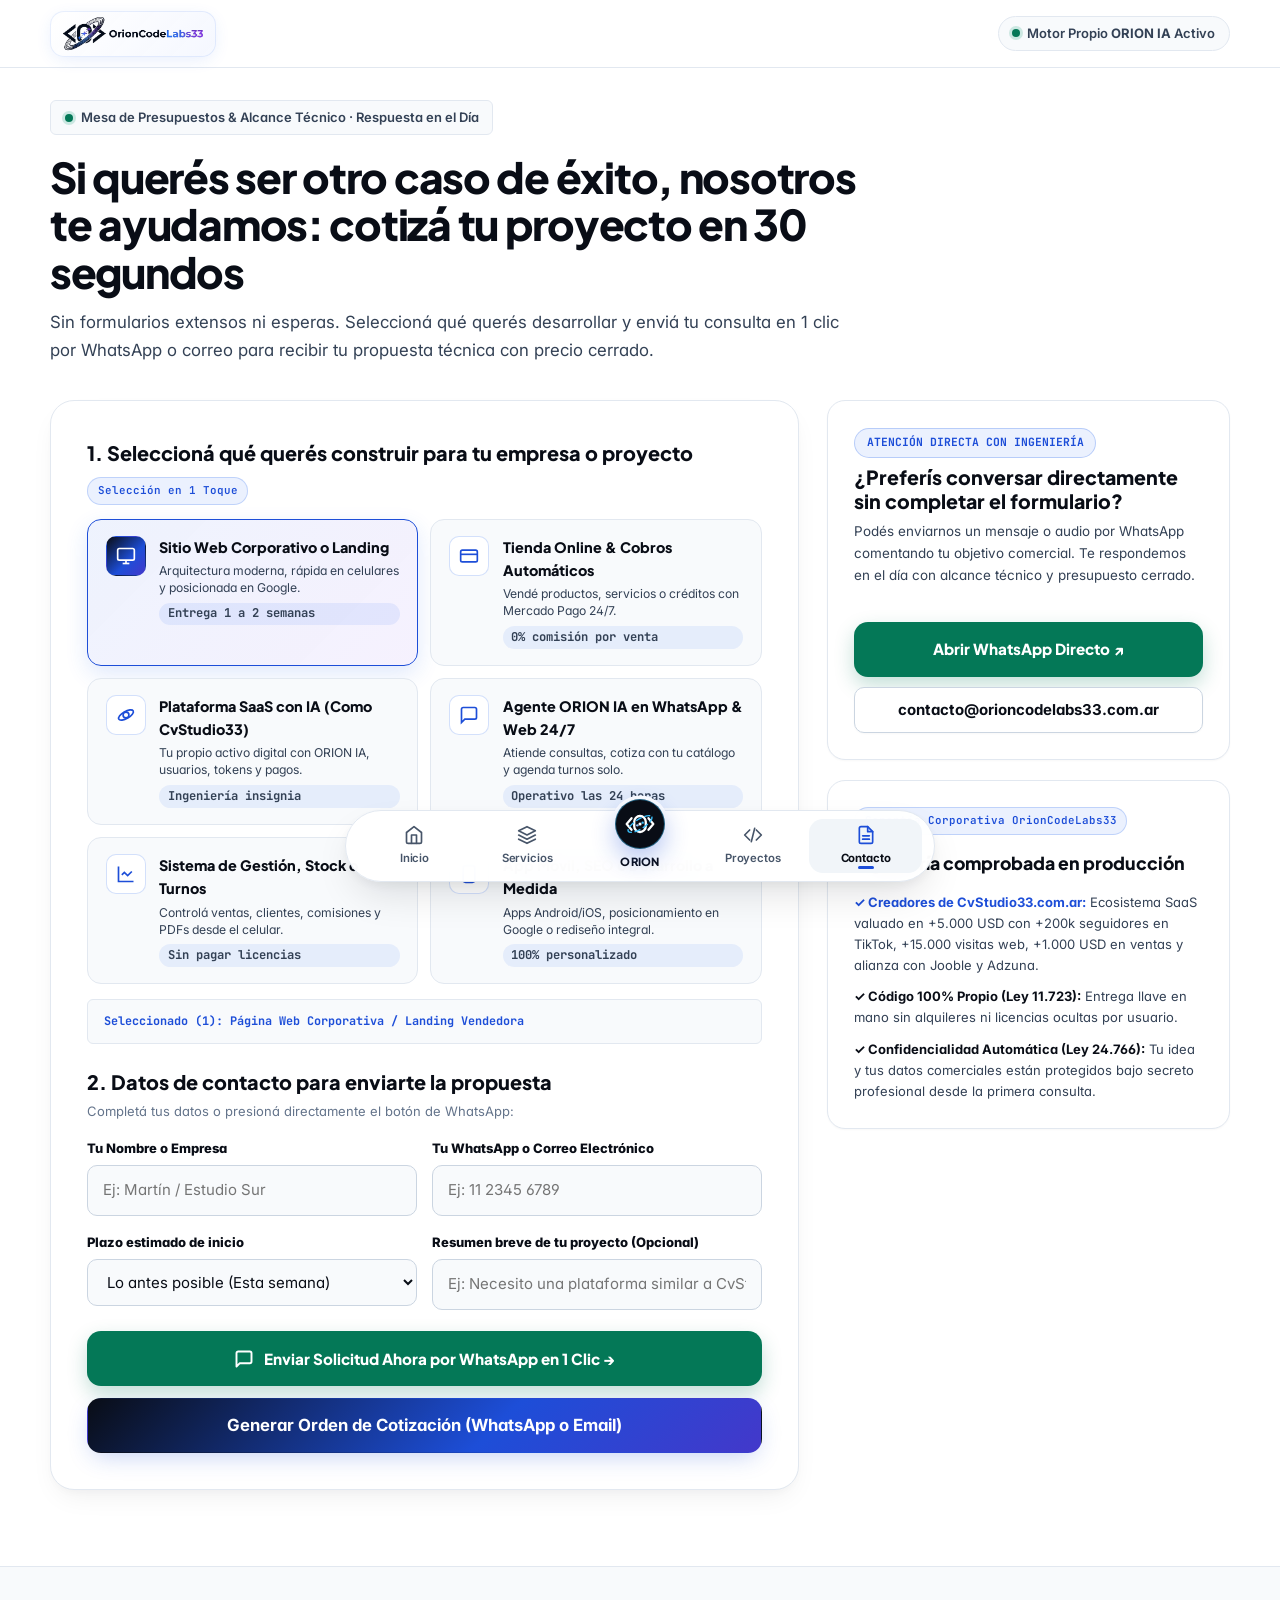
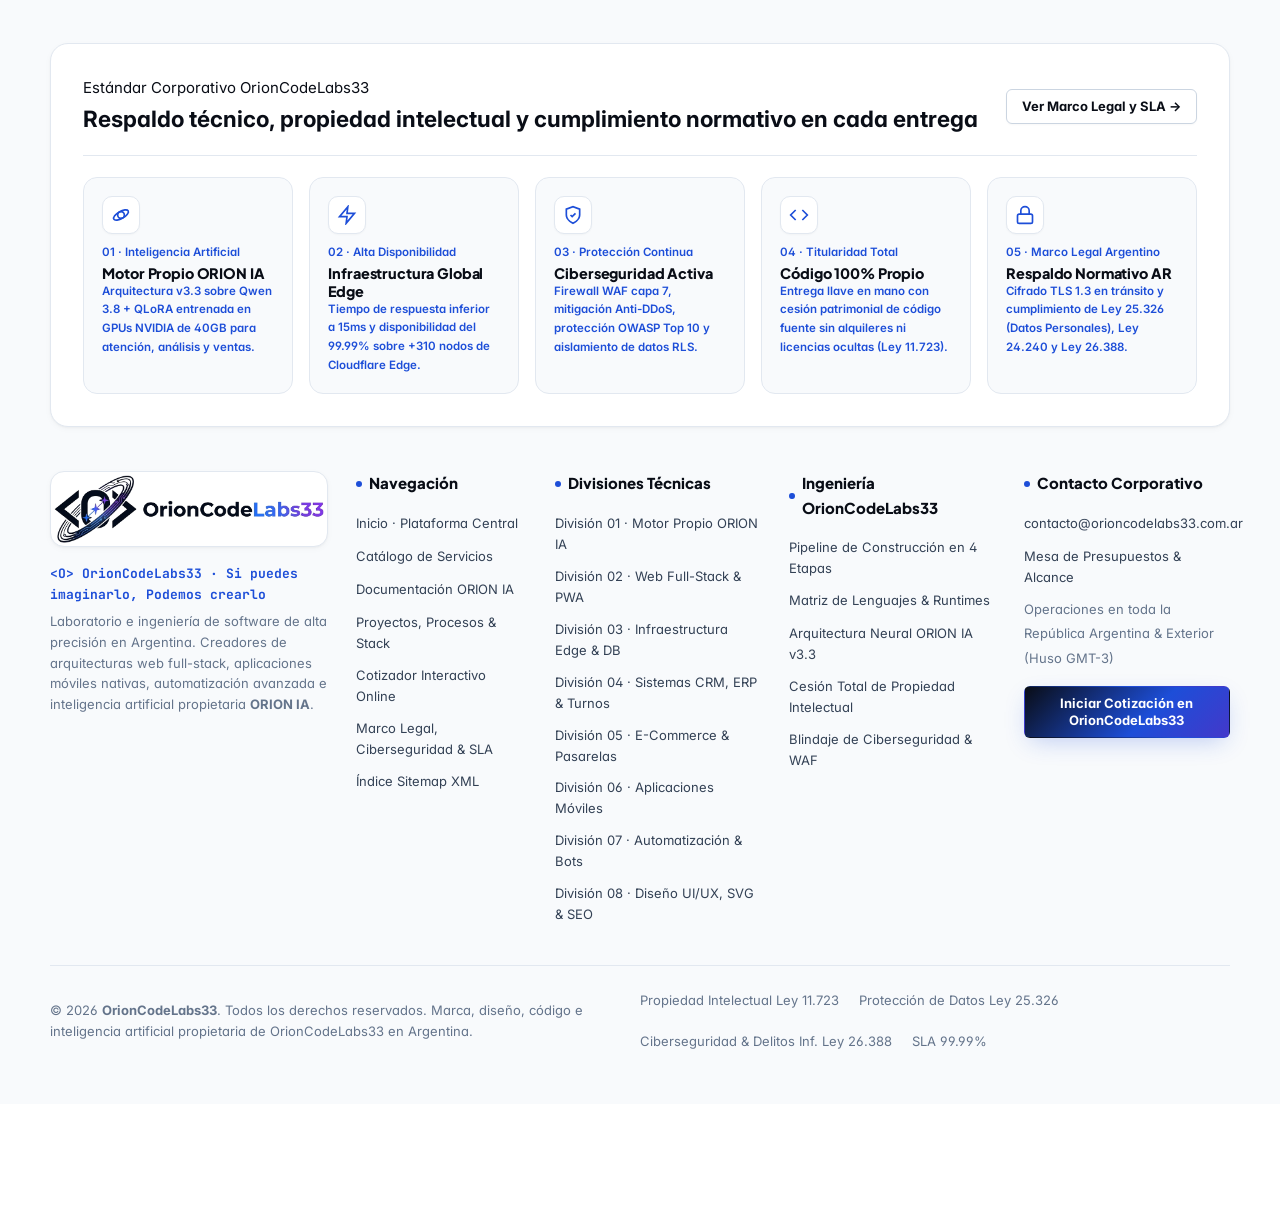
==== commit 90290707: "feat(v4): final production architectural redesign, Remotion+HyperFrames 60fps engine, 5y roadmap con" ====
--- a/contacto.html
+++ b/contacto.html
@@ -3,25 +3,62 @@
 <head>
   <meta charset="UTF-8">
   <meta name="viewport" content="width=device-width, initial-scale=1.0, viewport-fit=cover">
-  <title>Empezá tu Proyecto Hoy — Contacto Rápido &amp; Cotización Directa | OrionCodeLabs33</title>
-  <meta name="description" content="Hablá directo con OrionCodeLabs33 sin formularios largos. Elegí en 1 toque qué querés crear (Página Web, Tienda Online, App, Sistema o IA ORION como CvStudio33.com.ar) y recibí tu propuesta hoy mismo.">
+  <title>Cotización Directa &amp; Mesa de Ingeniería | OrionCodeLabs33</title>
+  <meta name="description" content="Iniciá tu proyecto con OrionCodeLabs33 en 30 segundos. Seleccioná en 1 toque qué querés desarrollar (Plataforma Web, Tienda Online, Sistema CRM/Stock, App o Integración ORION IA) y recibí tu presupuesto hoy.">
   <meta name="robots" content="index, follow">
-  <link rel="canonical" href="https://orioncodelabs33.com.ar/contacto.html">
+  <link rel="canonical" href="https://protocololeviatham.github.io/OrionCodeLabs33/contacto.html">
   <meta name="geo.region" content="AR">
   <meta name="theme-color" content="#FFFFFF">
+  <meta property="og:type" content="website">
+  <meta property="og:locale" content="es_AR">
+  <meta property="og:site_name" content="OrionCodeLabs33">
+  <meta property="og:title" content="Cotización Directa &amp; Mesa de Ingeniería | OrionCodeLabs33">
+  <meta property="og:description" content="Solicitá tu presupuesto cerrado de software a medida, diseño web e Inteligencia Artificial propia ORION IA en un clic.">
+  <meta property="og:url" content="https://protocololeviatham.github.io/OrionCodeLabs33/contacto.html">
+  <meta property="og:image" content="https://protocololeviatham.github.io/OrionCodeLabs33/assets/img/logo-light.png">
   <link rel="manifest" href="manifest.json">
   <link rel="icon" type="image/png" sizes="64x64" href="assets/img/favicon.png">
   <link rel="apple-touch-icon" sizes="256x256" href="assets/img/logo-icon.png">
   <link rel="stylesheet" href="assets/css/tokens.css">
   <link rel="stylesheet" href="assets/css/layout.css">
   <link rel="stylesheet" href="assets/css/animations.css">
+  <script type="application/ld+json">
+  {
+    "@context": "https://schema.org",
+    "@graph": [
+      {
+        "@type": "ContactPage",
+        "@id": "https://protocololeviatham.github.io/OrionCodeLabs33/contacto.html#webpage",
+        "url": "https://protocololeviatham.github.io/OrionCodeLabs33/contacto.html",
+        "name": "Cotización Directa & Mesa de Ingeniería | OrionCodeLabs33",
+        "inLanguage": "es-AR",
+        "description": "Cotizador interactivo de 1 toque y contacto directo con el laboratorio de ingeniería de software OrionCodeLabs33."
+      },
+      {
+        "@type": "ProfessionalService",
+        "@id": "https://protocololeviatham.github.io/OrionCodeLabs33/#organization",
+        "name": "OrionCodeLabs33",
+        "url": "https://protocololeviatham.github.io/OrionCodeLabs33/",
+        "email": "contacto@orioncodelabs33.com.ar",
+        "areaServed": "AR"
+      },
+      {
+        "@type": "BreadcrumbList",
+        "itemListElement": [
+          { "@type": "ListItem", "position": 1, "name": "Inicio", "item": "https://protocololeviatham.github.io/OrionCodeLabs33/" },
+          { "@type": "ListItem", "position": 2, "name": "Cotización y Contacto", "item": "https://protocololeviatham.github.io/OrionCodeLabs33/contacto.html" }
+        ]
+      }
+    ]
+  }
+  </script>
   <style>
     .form-card {
       background: var(--bg-surface);
-      border: 1.5px solid rgba(37, 99, 235, 0.22);
+      border: 1px solid var(--border-subtle);
       border-radius: var(--radius-xl);
       padding: clamp(1.25rem, 3.5vw, 2.25rem);
-      box-shadow: var(--shadow-lg);
+      box-shadow: var(--shadow-md);
       min-width: 0;
     }
     .form-row {
@@ -56,7 +93,7 @@
       outline: none;
       background: var(--bg-surface);
       border-color: var(--brand-blue);
-      box-shadow: 0 0 0 4px rgba(37, 99, 235, 0.12);
+      box-shadow: 0 0 0 4px rgba(29, 78, 216, 0.12);
     }
     .btn-wa-instant {
       display: inline-flex;
@@ -66,18 +103,19 @@
       width: 100%;
       padding: 0.95rem 1.35rem;
       border-radius: var(--radius-md);
-      background: linear-gradient(135deg, #10B981 0%, #059669 100%);
+      background: #047857;
       color: #FFFFFF;
       font-family: var(--font-display);
       font-size: 0.95rem;
       font-weight: 800;
-      box-shadow: 0 10px 25px rgba(16, 185, 129, 0.28);
-      transition: transform 0.2s var(--ease-spring), box-shadow 0.2s ease;
+      box-shadow: 0 8px 20px rgba(4, 120, 87, 0.24);
+      transition: transform 0.2s var(--ease-spring), box-shadow 0.2s ease, background-color 0.2s ease;
       text-align: center;
     }
     .btn-wa-instant:hover {
+      background: #065F46;
       transform: translateY(-2px);
-      box-shadow: 0 14px 30px rgba(16, 185, 129, 0.38);
+      box-shadow: 0 12px 26px rgba(4, 120, 87, 0.32);
     }
   </style>
 </head>
@@ -89,7 +127,7 @@
         <img src="assets/img/logo-light.png" alt="OrionCodeLabs33" width="240" height="63">
       </a>
       <div class="header-right-status">
-        <a href="nosotros.html" class="orion-ai-pill">
+        <a href="portafolio.html#orion-ia" class="orion-ai-pill">
           <span class="status-dot" aria-hidden="true"></span>
           <span>Motor Propio <strong>ORION IA</strong> Activo</span>
         </a>
@@ -98,13 +136,13 @@
   </header>
 
   <main>
-    <section id="cotizador" class="section" style="padding-top:2rem;">
+    <section id="cotizador" class="section" style="padding-top:2rem;" data-composition-id="contact-hero-comp" data-duration="1.1">
       <div class="container">
         <div class="section-header">
-          <span class="hero-badge"><span class="status-dot"></span> Rápido, Directo y Sin Formularios Tediosos</span>
-          <h1 class="section-title">Si querés ser otro caso de éxito, nosotros te ayudamos: empezá en 30 segundos</h1>
-          <p class="section-desc">
-            Olvidate de cuestionarios eternos. Tocá qué te gustaría crear y escribinos en 1 clic por WhatsApp o dejanos tu contacto para recibir tu propuesta hoy mismo.
+          <span class="hero-badge hf-clip" data-start="0"><span class="status-dot"></span> Mesa de Presupuestos &amp; Alcance Técnico · Respuesta en el Día</span>
+          <h1 class="section-title hf-clip" data-start="0.08">Si querés ser otro caso de éxito, nosotros te ayudamos: cotizá tu proyecto en 30 segundos</h1>
+          <p class="section-desc hf-clip" data-start="0.16">
+            Sin formularios extensos ni esperas. Seleccioná qué querés desarrollar y enviá tu consulta en 1 clic por WhatsApp o correo para recibir tu propuesta técnica con precio cerrado.
           </p>
         </div>
 
@@ -118,21 +156,21 @@
 
             <div style="display:flex;align-items:center;justify-content:space-between;flex-wrap:wrap;gap:0.5rem;margin-bottom:0.85rem;">
               <h2 style="font-family:var(--font-display);font-size:var(--text-lg);font-weight:800;">
-                1. Tocá qué querés crear para tu negocio
+                1. Seleccioná qué querés construir para tu empresa o proyecto
               </h2>
               <span class="badge-verified">Selección en 1 Toque</span>
             </div>
 
-            <!-- 6 Tarjetas Visuales Rápidas (Reemplaza la lista tediosa de checkboxes) -->
+            <!-- 6 Tarjetas Visuales Rápidas -->
             <div class="cro-goal-cards-grid" role="group" aria-label="Elegí qué querés crear">
-              <button type="button" class="cro-goal-card is-selected" data-goal-value="Página Web / Landing Vendedora" aria-pressed="true">
+              <button type="button" class="cro-goal-card is-selected" data-goal-value="Página Web Corporativa / Landing Vendedora" aria-pressed="true">
                 <div class="cro-goal-icon" aria-hidden="true">
                   <svg width="20" height="20" viewBox="0 0 24 24" fill="none" stroke="currentColor" stroke-width="2"><rect x="2" y="3" width="20" height="14" rx="2"/><path d="M8 21h8"/><path d="M12 17v4"/></svg>
                 </div>
                 <div class="cro-goal-info">
-                  <strong>Página Web o Landing que Vende</strong>
-                  <span>Diseño moderno, rápido en celulares y optimizado para Google.</span>
-                  <span class="cro-goal-price-tag">Entrega rápida 1 a 2 sem</span>
+                  <strong>Sitio Web Corporativo o Landing</strong>
+                  <span>Arquitectura moderna, rápida en celulares y posicionada en Google.</span>
+                  <span class="cro-goal-price-tag">Entrega 1 a 2 semanas</span>
                 </div>
               </button>
 
@@ -147,29 +185,29 @@
                 </div>
               </button>
 
-              <button type="button" class="cro-goal-card" data-goal-value="Plataforma con IA (Estilo CvStudio33)" aria-pressed="false">
+              <button type="button" class="cro-goal-card" data-goal-value="Plataforma SaaS con IA (Estilo CvStudio33)" aria-pressed="false">
                 <div class="cro-goal-icon" aria-hidden="true">
                   <svg width="20" height="20" viewBox="0 0 24 24" fill="none" stroke="currentColor" stroke-width="2"><circle cx="12" cy="12" r="3.5"/><ellipse cx="12" cy="12" rx="10" ry="4.2" transform="rotate(-30 12 12)"/></svg>
                 </div>
                 <div class="cro-goal-info">
-                  <strong>Plataforma con IA (Como CvStudio33)</strong>
-                  <span>Tu propio negocio digital con ORION IA, usuarios, tokens y pagos.</span>
-                  <span class="cro-goal-price-tag">Nuestro producto estrella</span>
-                </div>
-              </button>
-
-              <button type="button" class="cro-goal-card" data-goal-value="Bot de Ventas IA para WhatsApp y Web" aria-pressed="false">
+                  <strong>Plataforma SaaS con IA (Como CvStudio33)</strong>
+                  <span>Tu propio activo digital con ORION IA, usuarios, tokens y pagos.</span>
+                  <span class="cro-goal-price-tag">Ingeniería insignia</span>
+                </div>
+              </button>
+
+              <button type="button" class="cro-goal-card" data-goal-value="Asistente de Ventas IA para WhatsApp y Web" aria-pressed="false">
                 <div class="cro-goal-icon" aria-hidden="true">
                   <svg width="20" height="20" viewBox="0 0 24 24" fill="none" stroke="currentColor" stroke-width="2"><path d="M21 15a2 2 0 0 1-2 2H7l-4 4V5a2 2 0 0 1 2-2h14a2 2 0 0 1 2 2z"/></svg>
                 </div>
                 <div class="cro-goal-info">
-                  <strong>Asistente IA en WhatsApp &amp; Web 24/7</strong>
-                  <span>Atiende consultas, pasa precios y agenda turnos en automático.</span>
-                  <span class="cro-goal-price-tag">Vende mientras dormís</span>
-                </div>
-              </button>
-
-              <button type="button" class="cro-goal-card" data-goal-value="Sistema a Medida (Stock, CRM, Turnos)" aria-pressed="false">
+                  <strong>Agente ORION IA en WhatsApp &amp; Web 24/7</strong>
+                  <span>Atiende consultas, cotiza con tu catálogo y agenda turnos solo.</span>
+                  <span class="cro-goal-price-tag">Operativo las 24 horas</span>
+                </div>
+              </button>
+
+              <button type="button" class="cro-goal-card" data-goal-value="Sistema de Gestión a Medida (Stock, CRM, Turnos)" aria-pressed="false">
                 <div class="cro-goal-icon" aria-hidden="true">
                   <svg width="20" height="20" viewBox="0 0 24 24" fill="none" stroke="currentColor" stroke-width="2"><path d="M3 3v18h18"/><path d="m19 9-5 5-4-4-3 3"/></svg>
                 </div>
@@ -185,90 +223,92 @@
                   <svg width="20" height="20" viewBox="0 0 24 24" fill="none" stroke="currentColor" stroke-width="2"><rect x="5" y="2" width="14" height="20" rx="3"/><path d="M12 18h.01"/></svg>
                 </div>
                 <div class="cro-goal-info">
-                  <strong>App Móvil, SEO o Idea a Medida</strong>
-                  <span>Apps Android/iOS, aparecer en Google o arreglar tu web actual.</span>
+                  <strong>App Móvil, SEO o Desarrollo a Medida</strong>
+                  <span>Apps Android/iOS, posicionamiento en Google o rediseño integral.</span>
                   <span class="cro-goal-price-tag">100% personalizado</span>
                 </div>
               </button>
             </div>
 
             <div id="quote-live-summary" style="margin-top:0.95rem;padding:0.75rem 1rem;border-radius:var(--radius-xs);background:var(--bg-secondary);border:1px solid var(--border-subtle);font-family:var(--font-mono);font-size:0.74rem;font-weight:700;color:var(--brand-blue);">
-              Seleccionado (1): Página Web / Landing Vendedora
+              Seleccionado (1): Página Web Corporativa / Landing Vendedora
             </div>
 
             <!-- Solo 2 Campos Rápidos + Nota Opcional (Cero Fricción) -->
             <h2 style="font-family:var(--font-display);font-size:var(--text-lg);font-weight:800;margin-top:1.35rem;margin-bottom:0.2rem;">
-              2. ¿Cómo te llamás y dónde te respondemos?
+              2. Datos de contacto para enviarte la propuesta
             </h2>
-            <p style="font-size:var(--text-xs);color:var(--text-muted);">Completá solo esto o tocá directo el botón de WhatsApp:</p>
+            <p style="font-size:var(--text-xs);color:var(--text-muted);">Completá tus datos o presioná directamente el botón de WhatsApp:</p>
 
             <div class="form-row form-row-2">
               <div>
-                <label class="field-label" for="quote-name">Tu Nombre</label>
-                <input class="field-input" type="text" id="quote-name" required placeholder="Ej: Martín">
+                <label class="field-label" for="quote-name">Tu Nombre o Empresa</label>
+                <input class="field-input" type="text" id="quote-name" required placeholder="Ej: Martín / Estudio Sur">
               </div>
               <div>
-                <label class="field-label" for="quote-contact">Tu WhatsApp o Email</label>
+                <label class="field-label" for="quote-contact">Tu WhatsApp o Correo Electrónico</label>
                 <input class="field-input" type="text" id="quote-contact" required placeholder="Ej: 11 2345 6789">
               </div>
             </div>
 
             <div class="form-row form-row-2">
               <div>
-                <label class="field-label" for="quote-timeline">¿Cuándo te gustaría lanzarlo?</label>
+                <label class="field-label" for="quote-timeline">Plazo estimado de inicio</label>
                 <select class="field-input" id="quote-timeline">
-                  <option value="Lo antes posible (Esta semana)" selected>🔥 Lo antes posible (Empezar ya)</option>
+                  <option value="Lo antes posible (Esta semana)" selected>Lo antes posible (Esta semana)</option>
                   <option value="Durante este mes">Durante este mes</option>
-                  <option value="Quiero asesoramiento y precio primero">Quiero saber precio y cómo funciona</option>
+                  <option value="Quiero asesoramiento y presupuesto primero">Recibir asesoramiento y presupuesto primero</option>
                 </select>
               </div>
               <div>
-                <label class="field-label" for="quote-details">Contanos en 1 línea tu idea (Opcional)</label>
-                <input class="field-input" type="text" id="quote-details" placeholder="Ej: Quiero vender mis servicios o crear algo como CvStudio33...">
+                <label class="field-label" for="quote-details">Resumen breve de tu proyecto (Opcional)</label>
+                <input class="field-input" type="text" id="quote-details" placeholder="Ej: Necesito una plataforma similar a CvStudio33 o automatizar ventas...">
               </div>
             </div>
 
             <div style="margin-top:1.35rem;display:grid;grid-template-columns:minmax(0,1fr);gap:0.75rem;">
               <a id="cro-instant-wa-btn" href="https://wa.me/5491100000033" target="_blank" rel="noopener" class="btn-wa-instant">
                 <svg width="20" height="20" viewBox="0 0 24 24" fill="none" stroke="currentColor" stroke-width="2.3" stroke-linecap="round" stroke-linejoin="round"><path d="M21 15a2 2 0 0 1-2 2H7l-4 4V5a2 2 0 0 1 2-2h14a2 2 0 0 1 2 2z"/></svg>
-                <span>Enviar ahora mismo por WhatsApp en 1 Clic →</span>
+                <span>Enviar Solicitud Ahora por WhatsApp en 1 Clic →</span>
               </a>
 
               <button type="submit" class="btn btn-primary btn-lg" style="width:100%;">
-                <span>Armar Resumen de Presupuesto (WhatsApp o Email)</span>
+                <span>Generar Orden de Cotización (WhatsApp o Email)</span>
               </button>
             </div>
 
             <div id="quote-form-feedback" style="display:none;margin-top:1.15rem;"></div>
           </form>
 
-          <!-- Columna Derecha: Vía Rápida de Compra + Confianza Comprobada -->
+          <!-- Columna Derecha: Vía Rápida de Contacto + Respaldo Técnico en Superficie Blanca -->
           <div style="display:flex;flex-direction:column;gap:1.25rem;min-width:0;">
-            <div class="cro-fast-lane-box">
-              <span class="alliance-portal-badge" style="margin-bottom:0.55rem;">⚡ ATENCIÓN INMEDIATA PERSONALIZADA</span>
-              <h3 style="font-family:var(--font-display);font-size:1.25rem;font-weight:800;color:#FFFFFF;margin-bottom:0.45rem;">
-                ¿Preferís hablar directo sin llenar nada?
-              </h3>
-              <p style="font-size:0.84rem;color:#CBD5E1;line-height:1.6;margin-bottom:1.1rem;">
-                Mandanos un audio o un mensaje por WhatsApp contándonos qué tenés en mente. Te respondemos al toque con ideas claras y presupuesto cerrado.
-              </p>
+            <div class="bento-card" style="background:#FFFFFF;border:1px solid var(--border-subtle);">
+              <div>
+                <span class="spec-meta-pill is-accent" style="margin-bottom:0.55rem;">ATENCIÓN DIRECTA CON INGENIERÍA</span>
+                <h3 style="font-family:var(--font-display);font-size:1.22rem;font-weight:800;color:var(--text-primary);margin-bottom:0.45rem;">
+                  ¿Preferís conversar directamente sin completar el formulario?
+                </h3>
+                <p style="font-size:0.84rem;color:var(--text-secondary);line-height:1.62;margin-bottom:1.1rem;">
+                  Podés enviarnos un mensaje o audio por WhatsApp comentando tu objetivo comercial. Te respondemos en el día con alcance técnico y presupuesto cerrado.
+                </p>
+              </div>
               <div style="display:flex;flex-direction:column;gap:0.65rem;">
                 <a href="https://wa.me/5491100000033?text=%C2%A1Hola%20OrionCodeLabs33!%20Quiero%20ser%20el%20pr%C3%B3ximo%20caso%20de%20%C3%A9xito%20y%20cotizar%20mi%20proyecto." target="_blank" rel="noopener" class="btn-wa-instant">
-                  <span>Hablar por WhatsApp Directo ↗</span>
+                  <span>Abrir WhatsApp Directo ↗</span>
                 </a>
-                <a href="mailto:contacto@orioncodelabs33.com.ar" class="btn btn-secondary" style="width:100%;background:rgba(255,255,255,0.08);color:#FFFFFF;border-color:rgba(255,255,255,0.2);">
+                <a href="mailto:contacto@orioncodelabs33.com.ar" class="btn btn-secondary" style="width:100%;">
                   <span>contacto@orioncodelabs33.com.ar</span>
                 </a>
               </div>
             </div>
 
             <div class="bento-card">
-              <span class="badge-verified" style="width:fit-content;">Por qué eligen a OrionCodeLabs33</span>
-              <h3 style="font-size:1.1rem;">Resultados reales, no promesas vacías</h3>
+              <span class="badge-verified" style="width:fit-content;">Garantía Corporativa OrionCodeLabs33</span>
+              <h3 style="font-size:1.1rem;">Ingeniería comprobada en producción</h3>
               <ul style="list-style:none;font-size:var(--text-xs);color:var(--text-secondary);display:flex;flex-direction:column;gap:0.65rem;">
-                <li><strong style="color:var(--brand-blue);">✓ Creadores de CvStudio33.com.ar:</strong> SaaS valuado en +5.000 USD con +200k seguidores en TikTok, +15.000 visitas web, +1.000 USD en ventas y alianza con Jooble y Adzuna.</li>
-                <li><strong style="color:var(--text-primary);">✓ 100% Tuyo y Sin Mensualidades Ocultas:</strong> Te entregamos tu plataforma funcionando llave en mano.</li>
-                <li><strong style="color:var(--text-primary);">✓ Se Ve Perfecto en Cualquier Celular:</strong> Diseño de aplicación nativa ultrarrápido y fácil de usar para tus clientes.</li>
+                <li><strong style="color:var(--brand-blue);">✓ Creadores de CvStudio33.com.ar:</strong> Ecosistema SaaS valuado en +5.000 USD con +200k seguidores en TikTok, +15.000 visitas web, +1.000 USD en ventas y alianza con Jooble y Adzuna.</li>
+                <li><strong style="color:var(--text-primary);">✓ Código 100% Propio (Ley 11.723):</strong> Entrega llave en mano sin alquileres ni licencias ocultas por usuario.</li>
+                <li><strong style="color:var(--text-primary);">✓ Confidencialidad Automática (Ley 24.766):</strong> Tu idea y tus datos comerciales están protegidos bajo secreto profesional desde la primera consulta.</li>
               </ul>
             </div>
           </div>
@@ -278,21 +318,29 @@
   </main>
 
   <!-- ========================================================================
-       FOOTER CORPORATIVO EXCLUSIVO DE ORIONCODELABS33
+       FOOTER CORPORATIVO EXCLUSIVO DE ORIONCODELABS33 (ARQUITECTURA BLANCA PURA)
        ======================================================================== -->
   <footer class="site-footer" role="contentinfo">
     <div class="container">
 
-      <!-- Matriz Ejecutiva Oscura de 5 Pilares (Arquitectura, Edge, Ciberseguridad, Código Propio y Marco Legal) -->
-      <div class="footer-telemetry-banner" aria-label="Garantías de Ingeniería, Ciberseguridad y Normativa Legal de OrionCodeLabs33">
+      <!-- Matriz Ejecutiva Blanca de 5 Pilares (Rediseño v4 en Paleta Blanca & Alabastro, Cero Cursivas) -->
+      <section class="footer-telemetry-banner orion-white-pillars" aria-label="Garantías de Ingeniería, Ciberseguridad y Normativa Legal de OrionCodeLabs33">
+        <div class="white-pillars-header">
+          <div>
+            <span class="white-pillars-eyebrow">Estándar Corporativo OrionCodeLabs33</span>
+            <h2 class="white-pillars-title">Respaldo técnico, propiedad intelectual y cumplimiento normativo en cada entrega</h2>
+          </div>
+          <a href="legales.html" class="btn btn-secondary btn-sm">Ver Marco Legal y SLA →</a>
+        </div>
+
         <div class="footer-telemetry-item">
           <div class="footer-telemetry-icon" aria-hidden="true">
             <svg width="20" height="20" viewBox="0 0 24 24" fill="none" stroke="currentColor" stroke-width="2"><circle cx="12" cy="12" r="4"/><ellipse cx="12" cy="12" rx="10" ry="4.2" transform="rotate(-30 12 12)"/></svg>
           </div>
           <div>
-            <span class="telemetry-tag">NÚCLEO NEURAL</span>
-            <strong>Arquitectura ORION IA</strong>
-            <span>Motor Propietario v3.3 · Qwen 3.8 + QLoRA en GPUs NVIDIA 40GB</span>
+            <span class="telemetry-tag">01 · Inteligencia Artificial</span>
+            <strong>Motor Propio ORION IA</strong>
+            <span>Arquitectura v3.3 sobre Qwen 3.8 + QLoRA entrenada en GPUs NVIDIA de 40GB para atención, análisis y ventas.</span>
           </div>
         </div>
 
@@ -301,9 +349,9 @@
             <svg width="20" height="20" viewBox="0 0 24 24" fill="none" stroke="currentColor" stroke-width="2"><path d="M13 2 3 14h9l-1 8 10-12h-9l1-8z"/></svg>
           </div>
           <div>
-            <span class="telemetry-tag">INFRAESTRUCTURA GLOBAL</span>
-            <strong>Despliegue Global Edge</strong>
-            <span>Latencia &lt; 15ms · SLA 99.99% sobre +310 nodos Cloudflare Edge</span>
+            <span class="telemetry-tag">02 · Alta Disponibilidad</span>
+            <strong>Infraestructura Global Edge</strong>
+            <span>Tiempo de respuesta inferior a 15ms y disponibilidad del 99.99% sobre +310 nodos de Cloudflare Edge.</span>
           </div>
         </div>
 
@@ -312,9 +360,9 @@
             <svg width="20" height="20" viewBox="0 0 24 24" fill="none" stroke="currentColor" stroke-width="2"><path d="M12 22s8-4 8-10V5l-8-3-8 3v7c0 6 8 10 8 10z"/><path d="m9 12 2 2 4-4"/></svg>
           </div>
           <div>
-            <span class="telemetry-tag">BLINDAJE ACTIVO 24/7</span>
-            <strong>Ciberseguridad &amp; Zero-Trust</strong>
-            <span>Firewall WAF L7 · Anti-DDoS · OWASP Top 10 · Aislamiento RLS</span>
+            <span class="telemetry-tag">03 · Protección Continua</span>
+            <strong>Ciberseguridad Activa</strong>
+            <span>Firewall WAF capa 7, mitigación Anti-DDoS, protección OWASP Top 10 y aislamiento de datos RLS.</span>
           </div>
         </div>
 
@@ -323,9 +371,9 @@
             <svg width="20" height="20" viewBox="0 0 24 24" fill="none" stroke="currentColor" stroke-width="2"><polyline points="16 18 22 12 16 6"/><polyline points="8 6 2 12 8 18"/></svg>
           </div>
           <div>
-            <span class="telemetry-tag">PROPIEDAD INTELECTUAL</span>
+            <span class="telemetry-tag">04 · Titularidad Total</span>
             <strong>Código 100% Propio</strong>
-            <span>Entrega Llave en Mano sin ataduras ni licencias ocultas (Ley 11.723)</span>
+            <span>Entrega llave en mano con cesión patrimonial de código fuente sin alquileres ni licencias ocultas (Ley 11.723).</span>
           </div>
         </div>
 
@@ -334,20 +382,20 @@
             <svg width="20" height="20" viewBox="0 0 24 24" fill="none" stroke="currentColor" stroke-width="2"><rect x="3" y="11" width="18" height="11" rx="2"/><path d="M7 11V7a5 5 0 0 1 10 0v4"/></svg>
           </div>
           <div>
-            <span class="telemetry-tag">CUMPLIMIENTO NORMATIVO</span>
-            <strong>Seguridad &amp; Normativa AR</strong>
-            <span>Cifrado TLS 1.3 · Ley 25.326 · Ley 24.240 · Delitos Inf. Ley 26.388</span>
-          </div>
-        </div>
-      </div>
+            <span class="telemetry-tag">05 · Marco Legal Argentino</span>
+            <strong>Respaldo Normativo AR</strong>
+            <span>Cifrado TLS 1.3 en tránsito y cumplimiento de Ley 25.326 (Datos Personales), Ley 24.240 y Ley 26.388.</span>
+          </div>
+        </div>
+      </section>
 
       <div class="footer-navmap-grid">
         <div>
           <div class="footer-video-showcase">
             <video class="footer-logo-video" src="assets/video/orion-logo-reveal.mp4" poster="assets/img/logo-light.png" autoplay loop muted playsinline preload="auto" aria-label="Animación oficial del logo OrionCodeLabs33"></video>
           </div>
-          <p style="font-family:var(--font-mono);font-size:var(--text-xs);font-weight:800;color:var(--brand-blue);margin-bottom:0.4rem;">
-            &lt;O&gt; OrionCodeLabs33 · «Si puedes imaginarlo, Podemos crearlo»
+          <p style="font-family:var(--font-mono);font-size:var(--text-xs);font-weight:700;color:var(--brand-blue);margin-bottom:0.4rem;">
+            &lt;O&gt; OrionCodeLabs33 · Si puedes imaginarlo, Podemos crearlo
           </p>
           <p style="font-size:var(--text-xs);color:var(--text-muted);line-height:1.6;">
             Laboratorio e ingeniería de software de alta precisión en Argentina. Creadores de arquitecturas web full-stack, aplicaciones móviles nativas, automatización avanzada e inteligencia artificial propietaria <strong>ORION IA</strong>.
@@ -358,9 +406,9 @@
           <h3 class="footer-col-title">Navegación</h3>
           <ul class="footer-nav-list">
             <li><a href="index.html">Inicio · Plataforma Central</a></li>
-            <li><a href="servicios.html">Enciclopedia de Servicios</a></li>
+            <li><a href="servicios.html">Catálogo de Servicios</a></li>
             <li><a href="portafolio.html#orion-ia">Documentación ORION IA</a></li>
-            <li><a href="portafolio.html">Proyectos, Procesos 3D &amp; Stack</a></li>
+            <li><a href="portafolio.html">Proyectos, Procesos &amp; Stack</a></li>
             <li><a href="contacto.html#cotizador">Cotizador Interactivo Online</a></li>
             <li><a href="legales.html">Marco Legal, Ciberseguridad &amp; SLA</a></li>
             <li><a href="sitemap.xml">Índice Sitemap XML</a></li>
@@ -384,7 +432,7 @@
         <nav aria-label="Metodología OrionCodeLabs33">
           <h3 class="footer-col-title">Ingeniería OrionCodeLabs33</h3>
           <ul class="footer-nav-list">
-            <li><a href="portafolio.html#proceso-ingenieria">Pipeline 3D de Construcción en 5 Fases</a></li>
+            <li><a href="portafolio.html#proceso-ingenieria">Pipeline de Construcción en 4 Etapas</a></li>
             <li><a href="portafolio.html#stack-oficial">Matriz de Lenguajes &amp; Runtimes</a></li>
             <li><a href="portafolio.html#orion-ia">Arquitectura Neural ORION IA v3.3</a></li>
             <li><a href="legales.html#propiedad-intelectual">Cesión Total de Propiedad Intelectual</a></li>
@@ -417,7 +465,7 @@
     </div>
   </footer>
 
-  <!-- Bottom Floating Dock v3 -->
+  <!-- Bottom Floating Dock v4 (Botón ORION directo a Orión.html) -->
   <nav class="orion-bottom-dock" aria-label="Menú Principal de Navegación">
     <a href="index.html" class="dock-item">
       <svg viewBox="0 0 24 24" fill="none" stroke="currentColor" stroke-width="2" stroke-linecap="round" stroke-linejoin="round"><path d="m3 9 9-7 9 7v11a2 2 0 0 1-2 2H5a2 2 0 0 1-2-2z"/><polyline points="9 22 9 12 15 12 15 22"/></svg>
@@ -427,7 +475,7 @@
       <svg viewBox="0 0 24 24" fill="none" stroke="currentColor" stroke-width="2" stroke-linecap="round" stroke-linejoin="round"><polygon points="12 2 2 7 12 12 22 7 12 2"/><polyline points="2 17 12 22 22 17"/><polyline points="2 12 12 17 22 12"/></svg>
       <span>Servicios</span>
     </a>
-    <a href="portafolio.html#orion-ia" class="dock-item-orion" aria-label="ORION Inteligencia Artificial — Abrir opciones" aria-haspopup="dialog" aria-expanded="false">
+    <a href="Orión.html" class="dock-item-orion" aria-label="Abrir Chatbot ORION IA">
       <div class="dock-orion-orb">
         <svg viewBox="0 0 36 36" fill="none" xmlns="http://www.w3.org/2000/svg" aria-hidden="true">
           <path d="M8.5 11.5L3 18L8.5 24.5" stroke="#FFFFFF" stroke-width="2.5" stroke-linecap="round" stroke-linejoin="round"/>
@@ -451,6 +499,7 @@
     </a>
   </nav>
 
+  <script src="assets/js/orion-motion-engine.js" defer></script>
   <script src="assets/js/animations.js" defer></script>
   <script src="assets/js/app.js" defer></script>
 </body>
--- a/assets/css/tokens.css
+++ b/assets/css/tokens.css
@@ -1,110 +1,115 @@
 /* ==========================================================================
-   OrionCodeLabs33 v3 — Architectural White, Cosmic Night & Orion Belt System
+   OrionCodeLabs33 v4 — Pure White Architectural & Swiss-Editorial Design System
    Archivo 1: assets/css/tokens.css
-   Diseñado para Web App Moderna de Alta Conversión (Blanco Puro + Azul Noche
-   #070B1F / #0B132B + Cobalto Eléctrico #2563EB + Violeta Orión #7C3AED)
+   - Tipografía moderna sin cursivas: Plus Jakarta Sans + Inter + JetBrains Mono
+   - Paleta Blanca Ejecutiva (#FFFFFF / #F8FAFC / #E2E8F0) + Tinta (#090D16)
+   - Cero cursivas (font-style: normal global) y estructura de alta precisión
    ========================================================================== */
 
-@import url('https://fonts.googleapis.com/css2?family=Bricolage+Grotesque:opsz,wght@12..96,600;12..96,700;12..96,800&family=Instrument+Sans:wght@400;500;600;700&family=JetBrains+Mono:wght@400;500;600;700&display=swap');
+@import url('https://fonts.googleapis.com/css2?family=Inter:wght@400;500;600;700&family=JetBrains+Mono:wght@400;500;600&family=Plus+Jakarta+Sans:wght@500;600;700;800&display=swap');
 
 :root {
-  /* Familias Tipográficas Distintivas (Anti-Plantilla Genérica) */
-  --font-sans: 'Instrument Sans', -apple-system, BlinkMacSystemFont, 'Segoe UI', Roboto, sans-serif;
-  --font-display: 'Bricolage Grotesque', 'Instrument Sans', sans-serif;
+  /* Familias Tipográficas Modernas (100% Rectas, Cero Cursivas) */
+  --font-sans: 'Inter', -apple-system, BlinkMacSystemFont, 'Segoe UI', Roboto, sans-serif;
+  --font-display: 'Plus Jakarta Sans', 'Inter', -apple-system, BlinkMacSystemFont, sans-serif;
   --font-mono: 'JetBrains Mono', 'Fira Code', Consolas, monospace;
 
-  /* Escala Tipográfica Fluida y Equilibrada */
-  --text-xs: clamp(0.75rem, 0.72rem + 0.14vw, 0.8125rem);
-  --text-sm: clamp(0.875rem, 0.84rem + 0.18vw, 0.9375rem);
-  --text-base: clamp(0.98rem, 0.95rem + 0.2vw, 1.0625rem);
-  --text-lg: clamp(1.125rem, 1.05rem + 0.35vw, 1.275rem);
-  --text-xl: clamp(1.3rem, 1.18rem + 0.55vw, 1.55rem);
-  --text-2xl: clamp(1.6rem, 1.38rem + 1vw, 2.15rem);
-  --text-3xl: clamp(1.95rem, 1.62rem + 1.65vw, 2.85rem);
-  --text-hero: clamp(2.15rem, 1.68rem + 2.4vw, 3.65rem);
+  /* Escala Tipográfica Ejecutiva */
+  --text-xs: clamp(0.75rem, 0.72rem + 0.12vw, 0.8125rem);
+  --text-sm: clamp(0.865rem, 0.83rem + 0.16vw, 0.9375rem);
+  --text-base: clamp(0.975rem, 0.94rem + 0.18vw, 1.05rem);
+  --text-lg: clamp(1.1rem, 1.04rem + 0.3vw, 1.24rem);
+  --text-xl: clamp(1.26rem, 1.16rem + 0.5vw, 1.5rem);
+  --text-2xl: clamp(1.55rem, 1.35rem + 0.95vw, 2.05rem);
+  --text-3xl: clamp(1.85rem, 1.55rem + 1.45vw, 2.65rem);
+  --text-hero: clamp(2.1rem, 1.65rem + 2.15vw, 3.45rem);
 
-  /* Paleta Principal: Blanco Arquitectónico & Tinta Orión (#0B132B / #070B1F) */
+  /* Paleta Blanca Arquitectónica Moderna */
   --bg-primary: #FFFFFF;
-  --bg-secondary: #F6F8FC;
-  --bg-tertiary: #EEF2F9;
+  --bg-secondary: #F8FAFC;
+  --bg-tertiary: #F1F5F9;
   --bg-surface: #FFFFFF;
-  --bg-surface-hover: #F8FAFF;
-  --bg-glass: rgba(255, 255, 255, 0.88);
-  --bg-dock: rgba(255, 255, 255, 0.92);
-  --bg-code: #070B1F;
-  --bg-cosmos: #070B1F;
+  --bg-surface-hover: #F8FAFC;
+  --bg-glass: rgba(255, 255, 255, 0.92);
+  --bg-dock: rgba(255, 255, 255, 0.95);
+  --bg-code: #090D16;
+  --bg-cosmos: #090D16;
 
-  /* Textos de Alto Contraste y Lectura Limpia */
-  --text-primary: #0B132B;
+  /* Jerarquía de Textos de Alto Contraste */
+  --text-primary: #090D16;
   --text-secondary: #334155;
   --text-muted: #64748B;
   --text-on-brand: #FFFFFF;
 
-  /* Colores de Marca Extraídos del Logo Oficial OrionCodeLabs33 */
-  --brand-navy: #0B132B;
-  --brand-cosmos: #070B1F;
-  --brand-blue: #2563EB;
-  --brand-blue-bright: #1D4ED8;
-  --brand-indigo: #4F46E5;
-  --brand-violet: #7C3AED;
-  --brand-purple: #9333EA;
-  --brand-cyan: #0284C7;
-  --brand-emerald: #059669;
-  --brand-amber: #D97706;
+  /* Acentos Institucionales OrionCodeLabs33 */
+  --brand-navy: #090D16;
+  --brand-cosmos: #090D16;
+  --brand-blue: #1D4ED8;
+  --brand-blue-bright: #2563EB;
+  --brand-indigo: #4338CA;
+  --brand-violet: #6D28D9;
+  --brand-purple: #7E22CE;
+  --brand-cyan: #0369A1;
+  --brand-emerald: #047857;
+  --brand-amber: #B45309;
 
-  /* Gradientes de Ingeniería */
-  --gradient-orion: linear-gradient(135deg, #2563EB 0%, #4F46E5 50%, #9333EA 100%);
-  --gradient-brand: var(--gradient-orion);
-  --gradient-orion-dark: linear-gradient(135deg, #070B1F 0%, #0F172A 45%, #1E1B4B 100%);
-  --gradient-orion-subtle: linear-gradient(135deg, rgba(37, 99, 235, 0.06) 0%, rgba(124, 58, 237, 0.08) 100%);
+  /* Gradientes Sobrios y Arquitectónicos */
+  --gradient-orion: linear-gradient(135deg, #090D16 0%, #1D4ED8 60%, #4338CA 100%);
+  --gradient-brand: linear-gradient(135deg, #1D4ED8 0%, #4338CA 100%);
+  --gradient-orion-dark: linear-gradient(135deg, #090D16 0%, #0F172A 60%, #1E293B 100%);
+  --gradient-orion-subtle: linear-gradient(180deg, #F8FAFC 0%, #FFFFFF 100%);
   --gradient-surface-sheen: linear-gradient(180deg, #FFFFFF 0%, #F8FAFC 100%);
 
-  /* Bordes y Sombras Multicapa (Estética Limpia de Web App) */
+  /* Líneas Estructurales y Sombras Limpias */
   --border-subtle: #E2E8F0;
   --border-medium: #CBD5E1;
-  --border-strong: rgba(37, 99, 235, 0.32);
-  --border-focus: #2563EB;
+  --border-strong: rgba(29, 78, 216, 0.28);
+  --border-focus: #1D4ED8;
 
-  --shadow-xs: 0 1px 2px rgba(11, 19, 43, 0.04);
-  --shadow-sm: 0 4px 12px -2px rgba(11, 19, 43, 0.06), 0 1px 3px rgba(11, 19, 43, 0.04);
-  --shadow-md: 0 14px 34px -8px rgba(11, 19, 43, 0.09), 0 4px 10px -3px rgba(11, 19, 43, 0.04);
-  --shadow-lg: 0 24px 56px -12px rgba(11, 19, 43, 0.14), 0 8px 20px -6px rgba(37, 99, 235, 0.08);
-  --shadow-glow: 0 10px 30px -6px rgba(37, 99, 235, 0.35);
-  --shadow-dock: 0 20px 50px -10px rgba(11, 19, 43, 0.18), 0 4px 16px rgba(37, 99, 235, 0.1), inset 0 0 0 1px rgba(37, 99, 235, 0.14);
+  --shadow-xs: 0 1px 2px rgba(9, 13, 22, 0.03);
+  --shadow-sm: 0 2px 8px -2px rgba(9, 13, 22, 0.05), 0 1px 2px rgba(9, 13, 22, 0.03);
+  --shadow-md: 0 12px 28px -8px rgba(9, 13, 22, 0.07), 0 4px 10px -3px rgba(9, 13, 22, 0.03);
+  --shadow-lg: 0 20px 44px -12px rgba(9, 13, 22, 0.11), 0 6px 16px -4px rgba(29, 78, 216, 0.05);
+  --shadow-glow: 0 8px 24px -6px rgba(29, 78, 216, 0.28);
+  --shadow-dock: 0 16px 40px -8px rgba(9, 13, 22, 0.14), 0 2px 10px rgba(9, 13, 22, 0.05), inset 0 0 0 1px rgba(226, 232, 240, 0.95);
 
-  /* Radios y Dimensiones */
-  --radius-xs: 8px;
-  --radius-sm: 12px;
-  --radius-md: 16px;
-  --radius-lg: 22px;
-  --radius-xl: 30px;
+  /* Radios Geométricos Modernos */
+  --radius-xs: 6px;
+  --radius-sm: 10px;
+  --radius-md: 14px;
+  --radius-lg: 18px;
+  --radius-xl: 24px;
   --radius-pill: 9999px;
   --radius-full: 9999px;
 
   --header-height: 68px;
-  --dock-height: 74px;
+  --dock-height: 72px;
   --safe-bottom: env(safe-area-inset-bottom, 0px);
 
   --container-max: 1260px;
   --container-pad: clamp(1rem, 4vw, 2.5rem);
 
-  /* Escala Z-Index Estricta */
+  /* Escala Z-Index */
   --z-header: 90;
   --z-dock: 150;
-  --z-dock-popover: 165;
   --z-modal-backdrop: 240;
 
-  /* Curvas Físicas de Animación */
+  /* Curvas Físicas */
   --ease-out-expo: cubic-bezier(0.16, 1, 0.3, 1);
   --ease-spring: cubic-bezier(0.34, 1.56, 0.64, 1);
   --ease-smooth: cubic-bezier(0.4, 0, 0.2, 1);
 }
 
-/* Reset y Bloqueo Estricto de Viewport Móvil (Web App Nativa) */
+/* Reset y Prohibición Estricta de Cursivas en Toda la Plataforma */
 *, *::before, *::after {
   box-sizing: border-box;
   margin: 0;
   padding: 0;
+  font-style: normal !important;
+}
+
+em, i, cite, dfn, var, address, blockquote {
+  font-style: normal !important;
 }
 
 html {
@@ -120,6 +125,7 @@
   overscroll-behavior-x: none;
   -webkit-text-size-adjust: 100%;
   -webkit-tap-highlight-color: transparent;
+  font-feature-settings: "cv02", "cv03", "cv04", "cv11";
 }
 
 body {
@@ -132,8 +138,9 @@
   overflow-x: clip;
   overscroll-behavior-x: none;
   position: relative;
-  /* Espacio reservado abajo para el Dock de Navegación en celular y PC */
   padding-bottom: calc(var(--dock-height) + var(--safe-bottom) + 32px);
+  -webkit-font-smoothing: antialiased;
+  -moz-osx-font-smoothing: grayscale;
 }
 
 main, section, header, footer {
@@ -142,7 +149,7 @@
   overflow-x: clip;
 }
 
-img, svg, video {
+img, svg, video, canvas {
   max-width: 100%;
   height: auto;
   display: block;
@@ -156,6 +163,7 @@
 button, input, select, textarea {
   font: inherit;
   color: inherit;
+  font-style: normal !important;
 }
 
 :focus-visible {
--- a/assets/css/layout.css
+++ b/assets/css/layout.css
@@ -218,109 +218,98 @@
 }
 
 /* --------------------------------------------------------------------------
-   3. NAVBAR INFERIOR PROTAGONISTA v3 (CRYSTAL GLASS DOCK + POPOVER ORION)
-      Items: Inicio | Servicios | ORION (2 Opciones) | Proyectos | Contacto
+   3. NAVBAR INFERIOR PROTAGONISTA v4 (ARCHITECTURAL WHITE DOCK)
+      Items: Inicio | Servicios | ORION (Directo a Orión.html) | Proyectos | Contacto
    -------------------------------------------------------------------------- */
 .orion-bottom-dock {
   position: fixed;
-  left: 10px;
-  right: 10px;
-  bottom: calc(10px + var(--safe-bottom));
+  left: 12px;
+  right: 12px;
+  bottom: calc(12px + var(--safe-bottom));
   z-index: var(--z-dock, 150);
   height: var(--dock-height);
-  max-width: 580px;
+  max-width: 560px;
   margin-inline: auto;
-  background: rgba(255, 255, 255, 0.93);
-  backdrop-filter: blur(24px) saturate(190%);
-  -webkit-backdrop-filter: blur(24px) saturate(190%);
-  border-radius: 26px;
-  padding: 0 0.5rem;
+  background: rgba(255, 255, 255, 0.96);
+  backdrop-filter: blur(20px) saturate(180%);
+  -webkit-backdrop-filter: blur(20px) saturate(180%);
+  border-radius: 22px;
+  padding: 0 0.45rem;
   display: grid;
   grid-template-columns: repeat(5, minmax(0, 1fr));
   align-items: center;
+  border: 1px solid #E2E8F0;
   box-shadow:
-    0 20px 50px -10px rgba(11, 19, 43, 0.2),
-    0 4px 18px rgba(37, 99, 235, 0.12),
-    inset 0 0 0 1.5px rgba(37, 99, 235, 0.18);
-  transition: transform 0.32s var(--ease-out-expo), box-shadow 0.32s ease;
-}
-
-.orion-bottom-dock::before {
-  content: '';
-  position: absolute;
-  inset: 0;
-  border-radius: inherit;
-  background: linear-gradient(90deg, rgba(37, 99, 235, 0.04) 0%, rgba(124, 58, 237, 0.06) 50%, rgba(37, 99, 235, 0.04) 100%);
-  pointer-events: none;
+    0 18px 42px -10px rgba(9, 13, 22, 0.14),
+    0 4px 12px rgba(9, 13, 22, 0.05);
+  transition: transform 0.28s var(--ease-out-expo), box-shadow 0.28s ease;
 }
 
 @media (min-width: 768px) {
   .orion-bottom-dock {
     bottom: 18px;
     border-radius: 9999px;
-    padding: 0 0.85rem;
-    max-width: 610px;
+    padding: 0 0.75rem;
+    max-width: 590px;
   }
 }
 
 .dock-item {
   position: relative;
-  height: 58px;
+  height: 54px;
   display: flex;
   flex-direction: column;
   align-items: center;
   justify-content: center;
   gap: 4px;
   color: #475569;
-  font-size: 0.7rem;
-  font-weight: 700;
+  font-family: var(--font-sans);
+  font-size: 0.71rem;
+  font-weight: 600;
   letter-spacing: -0.01em;
-  border-radius: 18px;
-  transition: color 0.25s ease, transform 0.25s var(--ease-spring), background-color 0.25s ease, box-shadow 0.25s ease;
+  border-radius: 14px;
+  transition: color 0.2s ease, background-color 0.2s ease, transform 0.2s ease;
   user-select: none;
   z-index: 1;
 }
 
 .dock-item svg {
-  width: 21px;
-  height: 21px;
-  transition: transform 0.28s var(--ease-spring), stroke 0.25s ease, color 0.25s ease;
+  width: 20px;
+  height: 20px;
+  transition: transform 0.22s var(--ease-out-expo), color 0.2s ease;
 }
 
 .dock-item:hover {
   color: var(--brand-blue);
-  background: rgba(37, 99, 235, 0.07);
+  background: #F8FAFC;
 }
 
 .dock-item:hover svg {
-  transform: translateY(-3px) scale(1.1);
+  transform: translateY(-2px);
   color: var(--brand-blue);
 }
 
 .dock-item.is-active {
-  color: var(--brand-navy);
-  background: linear-gradient(135deg, rgba(37, 99, 235, 0.12) 0%, rgba(124, 58, 237, 0.12) 100%);
-  box-shadow: inset 0 0 0 1px rgba(37, 99, 235, 0.24);
+  color: var(--text-primary);
+  font-weight: 700;
+  background: #F1F5F9;
 }
 
 .dock-item.is-active svg {
   color: var(--brand-blue);
-  transform: translateY(-2px);
-}
-
-/* Indicador luminoso inferior en el item activo */
+}
+
 .dock-item.is-active::after {
   content: '';
   position: absolute;
-  bottom: 5px;
-  width: 20px;
-  height: 3.5px;
+  bottom: 4px;
+  width: 16px;
+  height: 3px;
   border-radius: 99px;
-  background: var(--gradient-orion);
-  box-shadow: 0 2px 8px rgba(37, 99, 235, 0.45);
-}
-
-/* Botón Central Especial: ORION (Despliega 2 Opciones al Tocar) */
+  background: var(--brand-blue);
+}
+
+/* Botón Central ORION: Enlace directo y exclusivo al Chatbot Orión.html */
 .dock-item-orion {
   position: relative;
   display: flex;
@@ -328,240 +317,70 @@
   align-items: center;
   justify-content: center;
   gap: 3px;
-  color: var(--brand-navy);
+  color: var(--text-primary);
   font-family: var(--font-display);
-  font-size: 0.71rem;
+  font-size: 0.7rem;
   font-weight: 800;
-  letter-spacing: 0.04em;
+  letter-spacing: 0.02em;
   user-select: none;
   background: transparent;
   border: none;
   cursor: pointer;
   z-index: 2;
   padding: 0;
+  text-decoration: none;
 }
 
 .dock-orion-orb {
-  width: 52px;
-  height: 52px;
-  margin-top: -24px;
+  width: 50px;
+  height: 50px;
+  margin-top: -22px;
   border-radius: 50%;
-  background: radial-gradient(circle at 30% 25%, #1E293B 0%, #070B1F 70%, #0B132B 100%);
+  background: #090D16;
   display: grid;
   place-items: center;
   color: #FFFFFF;
   box-shadow:
-    0 10px 26px rgba(37, 99, 235, 0.48),
-    0 0 0 3.5px #FFFFFF,
-    inset 0 0 12px rgba(56, 189, 248, 0.35);
-  transition: transform 0.32s var(--ease-spring), box-shadow 0.32s ease;
+    0 10px 24px rgba(29, 78, 216, 0.32),
+    0 0 0 3.5px #FFFFFF;
+  border: 1.5px solid rgba(56, 189, 248, 0.45);
+  transition: transform 0.28s var(--ease-spring), box-shadow 0.28s ease, border-color 0.28s ease;
   position: relative;
   overflow: hidden;
 }
 
-.dock-orion-orb::before {
-  content: '';
-  position: absolute;
-  inset: -2px;
-  border-radius: 50%;
-  background: conic-gradient(from 0deg, transparent 0%, #38BDF8 25%, #8B5CF6 50%, transparent 80%);
-  opacity: 0.55;
-  animation: orionOrbSpin 6s linear infinite;
-  pointer-events: none;
-}
-
-.dock-orion-orb::after {
-  content: '';
-  position: absolute;
-  inset: 2px;
-  border-radius: 50%;
-  background: radial-gradient(circle at 35% 30%, #162447 0%, #070B1F 85%);
-  pointer-events: none;
-}
-
-@keyframes orionOrbSpin {
-  to { transform: rotate(360deg); }
-}
-
 .dock-item-orion:hover .dock-orion-orb,
-.dock-item-orion.is-active .dock-orion-orb,
-.dock-item-orion[aria-expanded="true"] .dock-orion-orb {
-  transform: translateY(-5px) scale(1.08);
+.dock-item-orion.is-active .dock-orion-orb {
+  transform: translateY(-4px) scale(1.06);
+  border-color: #38BDF8;
   box-shadow:
-    0 14px 32px rgba(124, 58, 237, 0.65),
-    0 0 0 3.5px #2563EB,
-    inset 0 0 16px rgba(168, 85, 247, 0.5);
+    0 14px 30px rgba(29, 78, 216, 0.45),
+    0 0 0 3.5px #FFFFFF;
 }
 
 .dock-orion-orb svg {
-  width: 34px;
-  height: 34px;
+  width: 32px;
+  height: 32px;
   position: relative;
   z-index: 2;
 }
 
-/* Popover Flotante de 2 Opciones del Botón ORION */
-.orion-dock-popover {
-  position: fixed;
-  left: 50%;
-  bottom: calc(var(--dock-height) + var(--safe-bottom) + 24px);
-  transform: translateX(-50%) translateY(16px) scale(0.94);
-  width: min(92vw, 430px);
-  background: rgba(11, 19, 43, 0.97);
-  backdrop-filter: blur(24px);
-  -webkit-backdrop-filter: blur(24px);
-  color: #FFFFFF;
-  border-radius: 22px;
-  padding: 1rem;
-  border: 1.5px solid rgba(56, 189, 248, 0.38);
-  box-shadow: 0 24px 60px rgba(7, 11, 31, 0.55), 0 0 30px rgba(37, 99, 235, 0.28);
-  z-index: var(--z-dock-popover, 165);
-  opacity: 0;
-  visibility: hidden;
-  pointer-events: none;
-  transition: opacity 0.26s var(--ease-out-expo), transform 0.28s var(--ease-spring), visibility 0.26s ease;
-}
-
-.orion-dock-popover.is-open {
-  opacity: 1;
-  visibility: visible;
-  pointer-events: auto;
-  transform: translateX(-50%) translateY(0) scale(1);
-}
-
-.orion-dock-popover::after {
-  content: '';
-  position: absolute;
-  bottom: -8px;
-  left: 50%;
-  transform: translateX(-50%) rotate(45deg);
-  width: 16px;
-  height: 16px;
-  background: #0B132B;
-  border-right: 1.5px solid rgba(56, 189, 248, 0.38);
-  border-bottom: 1.5px solid rgba(56, 189, 248, 0.38);
-}
-
-.orion-popover-head {
-  display: flex;
-  align-items: center;
-  justify-content: space-between;
-  gap: 0.5rem;
-  padding-bottom: 0.65rem;
-  margin-bottom: 0.7rem;
-  border-bottom: 1px solid rgba(255, 255, 255, 0.1);
-}
-
-.orion-popover-badge {
-  display: inline-flex;
-  align-items: center;
-  gap: 0.45rem;
-  font-family: var(--font-mono);
-  font-size: 0.68rem;
-  font-weight: 700;
-  color: #38BDF8;
-}
-
-.orion-popover-close {
-  width: 28px;
-  height: 28px;
-  border-radius: 8px;
-  background: rgba(255, 255, 255, 0.08);
-  border: 1px solid rgba(255, 255, 255, 0.14);
-  color: #CBD5E1;
-  display: inline-flex;
-  align-items: center;
-  justify-content: center;
-  cursor: pointer;
-  font-size: 0.8rem;
-  font-weight: 800;
-  transition: all 0.18s ease;
-}
-
-.orion-popover-close:hover {
-  background: rgba(244, 63, 94, 0.22);
-  color: #FFFFFF;
-  border-color: rgba(244, 63, 94, 0.5);
-}
-
-.orion-popover-grid {
-  display: grid;
-  grid-template-columns: minmax(0, 1fr);
-  gap: 0.6rem;
-}
-
-.orion-popover-option {
-  display: flex;
-  align-items: center;
-  gap: 0.85rem;
-  padding: 0.85rem 0.95rem;
-  border-radius: 15px;
-  background: rgba(255, 255, 255, 0.05);
-  border: 1px solid rgba(255, 255, 255, 0.12);
-  color: #FFFFFF;
-  text-align: left;
-  transition: transform 0.22s var(--ease-spring), background-color 0.22s ease, border-color 0.22s ease;
-}
-
-.orion-popover-option:hover {
-  transform: translateY(-2px);
-  background: linear-gradient(135deg, rgba(37, 99, 235, 0.28) 0%, rgba(124, 58, 237, 0.28) 100%);
-  border-color: #38BDF8;
-}
-
-.orion-popover-option-icon {
-  width: 42px;
-  height: 42px;
-  border-radius: 12px;
-  background: var(--gradient-orion);
-  display: flex;
-  align-items: center;
-  justify-content: center;
-  flex-shrink: 0;
-  color: #FFFFFF;
-  box-shadow: 0 6px 16px rgba(37, 99, 235, 0.4);
-}
-
-.orion-popover-option-text {
-  min-width: 0;
-  flex: 1;
-}
-
-.orion-popover-option-text strong {
-  display: block;
-  font-family: var(--font-display);
-  font-size: 0.88rem;
-  font-weight: 800;
-  color: #FFFFFF;
-  line-height: 1.25;
-}
-
-.orion-popover-option-text span {
-  display: block;
-  font-size: 0.73rem;
-  color: #94A3B8;
-  margin-top: 0.15rem;
-  line-height: 1.35;
-}
-
 /* --------------------------------------------------------------------------
-   4. HERO ARQUITECTÓNICO (BLANCO LIMPIO + PANEL DE INGENIERÍA)
+   4. HERO INSTITUCIONAL & MATRIZ EJECUTIVA (QUÉ SOMOS / PÚBLICO / QUÉ OFRECEMOS)
    -------------------------------------------------------------------------- */
 .hero-section {
   position: relative;
-  padding-block: clamp(2.25rem, 5vw, 4.5rem);
+  padding-block: clamp(2.25rem, 5vw, 4.25rem);
   overflow: hidden;
-  background:
-    radial-gradient(700px circle at 12% 15%, rgba(37, 99, 235, 0.06), transparent 65%),
-    radial-gradient(600px circle at 88% 25%, rgba(124, 58, 237, 0.06), transparent 65%),
-    var(--bg-primary);
+  background: #FFFFFF;
+  border-bottom: 1px solid var(--border-subtle);
 }
 
 .hero-grid {
   display: grid;
   grid-template-columns: minmax(0, 1fr);
   gap: 2.25rem;
-  align-items: center;
+  align-items: start;
 }
 
 .hero-grid > * {
@@ -569,26 +388,26 @@
   max-width: 100%;
 }
 
-@media (min-width: 1024px) {
+@media (min-width: 1040px) {
   .hero-grid {
-    grid-template-columns: minmax(0, 1.15fr) minmax(0, 0.85fr);
-    gap: 3.5rem;
+    grid-template-columns: minmax(0, 1.12fr) minmax(0, 0.88fr);
+    gap: 3rem;
   }
 }
 
 .hero-badge {
   display: inline-flex;
   align-items: center;
-  gap: 0.55rem;
-  padding: 0.42rem 0.95rem;
-  border-radius: var(--radius-pill);
-  background: var(--bg-secondary);
-  border: 1px solid var(--border-subtle);
+  gap: 0.5rem;
+  padding: 0.38rem 0.85rem;
+  border-radius: var(--radius-xs);
+  background: #F8FAFC;
+  border: 1px solid var(--border-subtle);
+  font-family: var(--font-sans);
   font-size: var(--text-xs);
-  font-weight: 700;
-  color: var(--brand-navy);
-  margin-bottom: 1.15rem;
-  box-shadow: var(--shadow-xs);
+  font-weight: 600;
+  color: var(--text-secondary);
+  margin-bottom: 1.1rem;
   max-width: 100%;
   flex-wrap: wrap;
 }
@@ -598,22 +417,88 @@
   font-size: var(--text-hero);
   font-weight: 800;
   line-height: 1.08;
-  letter-spacing: -0.035em;
+  letter-spacing: -0.032em;
   color: var(--text-primary);
-  margin-bottom: 1.15rem;
+  margin-bottom: 1rem;
   overflow-wrap: break-word;
 }
 
 .hero-subtitle {
   font-size: var(--text-base);
   color: var(--text-secondary);
-  line-height: 1.68;
+  line-height: 1.65;
   margin-bottom: 0.75rem;
 }
 
 .hero-subtitle strong {
   color: var(--text-primary);
   font-weight: 700;
+}
+
+/* Matriz Institucional de 3 Pilares en el Inicio: Qué Somos / A Quién Vamos / Qué Ofrecemos */
+.institutional-identity-grid {
+  display: grid;
+  grid-template-columns: minmax(0, 1fr);
+  gap: 0.85rem;
+  margin-block: 1.35rem;
+}
+
+@media (min-width: 680px) {
+  .institutional-identity-grid {
+    grid-template-columns: repeat(3, minmax(0, 1fr));
+  }
+}
+
+.identity-pillar-card {
+  background: #F8FAFC;
+  border: 1px solid var(--border-subtle);
+  border-radius: var(--radius-md);
+  padding: 1.05rem 1.15rem;
+  display: flex;
+  flex-direction: column;
+  gap: 0.45rem;
+  min-width: 0;
+  transition: border-color 0.2s ease, background-color 0.2s ease, box-shadow 0.2s ease;
+}
+
+.identity-pillar-card:hover {
+  background: #FFFFFF;
+  border-color: var(--brand-blue);
+  box-shadow: var(--shadow-sm);
+}
+
+.identity-pillar-head {
+  display: flex;
+  align-items: center;
+  gap: 0.5rem;
+}
+
+.identity-pillar-icon {
+  width: 30px;
+  height: 30px;
+  border-radius: 8px;
+  background: #FFFFFF;
+  border: 1px solid var(--border-subtle);
+  color: var(--brand-blue);
+  display: inline-flex;
+  align-items: center;
+  justify-content: center;
+  flex-shrink: 0;
+}
+
+.identity-pillar-title {
+  font-family: var(--font-display);
+  font-size: 0.86rem;
+  font-weight: 800;
+  color: var(--text-primary);
+  line-height: 1.25;
+}
+
+.identity-pillar-desc {
+  font-size: 0.8rem;
+  color: var(--text-secondary);
+  line-height: 1.55;
+  margin: 0;
 }
 
 .hero-cta-group {
@@ -1067,36 +952,32 @@
   transform: translateY(-1px);
 }
 
-.service-card-footer {
+.service-card-footer,
+.cat-card-footer {
   padding-top: 0.95rem;
   border-top: 1px solid var(--border-subtle);
   display: flex;
   flex-wrap: wrap;
   align-items: center;
-  justify-content: space-between;
-  gap: 0.75rem;
-  min-width: 0;
-}
-
-.tech-stack-row {
-  font-family: var(--font-mono);
-  font-size: 0.69rem;
-  font-weight: 600;
-  color: var(--text-muted);
-  min-width: 0;
-  overflow-wrap: break-word;
-  flex: 1 1 160px;
+  justify-content: flex-end;
+  gap: 0.65rem;
+  min-width: 0;
+}
+
+.tech-stack-row,
+.cat-card-stack {
+  display: none !important;
 }
 
 .service-detail-trigger {
   font-family: var(--font-display);
   font-size: var(--text-xs);
-  font-weight: 800;
+  font-weight: 700;
   color: var(--brand-blue);
-  background: rgba(37, 99, 235, 0.08);
-  border: 1px solid rgba(37, 99, 235, 0.22);
-  border-radius: var(--radius-sm);
-  padding: 0.5rem 0.85rem;
+  background: #F8FAFC;
+  border: 1px solid var(--border-subtle);
+  border-radius: var(--radius-xs);
+  padding: 0.55rem 0.95rem;
   cursor: pointer;
   display: inline-flex;
   align-items: center;
@@ -1107,17 +988,15 @@
 }
 
 @media (max-width: 520px) {
-  .service-card-footer {
+  .service-card-footer,
+  .cat-card-footer {
     flex-direction: column;
     align-items: stretch;
-  }
-  .tech-stack-row {
-    flex: none;
   }
   .service-detail-trigger {
     width: 100%;
     padding: 0.65rem 1rem;
-    background: var(--gradient-orion);
+    background: var(--brand-navy);
     color: #FFFFFF;
     border-color: transparent;
   }
@@ -2437,10 +2316,10 @@
 }
 
 /* --------------------------------------------------------------------------
-   9. FOOTER CORPORATIVO EXCLUSIVO DE ORIONCODELABS33
+   9. FOOTER CORPORATIVO EXCLUSIVO & BLOQUE PRE-FOOTER EN PALETA BLANCA MODERNA
    -------------------------------------------------------------------------- */
 .site-footer {
-  background: linear-gradient(180deg, #F4F7FB 0%, #E9EFF8 100%);
+  background: #F8FAFC;
   border-top: 1px solid var(--border-subtle);
   padding-top: clamp(3rem, 6vw, 4.75rem);
   padding-bottom: clamp(2.25rem, 4vw, 3.25rem);
@@ -2449,30 +2328,61 @@
   overflow-x: clip;
 }
 
-/* Matriz Ejecutiva de Ciberseguridad, Telemetría e Infraestructura Propia OrionCodeLabs33 */
-.footer-telemetry-banner {
-  background: linear-gradient(145deg, #070B1F 0%, #0F172A 55%, #1E1B4B 100%);
-  color: #F8FAFC;
-  border: 1.5px solid rgba(56, 189, 248, 0.32);
-  border-radius: var(--radius-xl);
-  padding: clamp(1.25rem, 3vw, 1.85rem);
+/* Módulo Pre-Footer de 5 Pilares Rediseñado desde Cero en Paleta Blanca Moderna */
+.footer-telemetry-banner,
+.orion-white-pillars {
+  background: #FFFFFF;
+  color: var(--text-primary);
+  border: 1px solid var(--border-subtle);
+  border-radius: var(--radius-lg);
+  padding: clamp(1.35rem, 3vw, 2rem);
   margin-bottom: 2.75rem;
   display: grid;
   grid-template-columns: minmax(0, 1fr);
   gap: 1rem;
-  box-shadow: 0 22px 50px rgba(7, 11, 31, 0.24);
+  box-shadow: var(--shadow-sm);
   position: relative;
   overflow: hidden;
 }
 
+.white-pillars-header {
+  grid-column: 1 / -1;
+  display: flex;
+  flex-wrap: wrap;
+  align-items: center;
+  justify-content: space-between;
+  gap: 0.75rem;
+  padding-bottom: 1.1rem;
+  margin-bottom: 0.35rem;
+  border-bottom: 1px solid var(--border-subtle);
+}
+
+.white-pillars-header h3 {
+  font-family: var(--font-display);
+  font-size: clamp(1.05rem, 2vw, 1.25rem);
+  font-weight: 800;
+  color: var(--text-primary);
+  letter-spacing: -0.02em;
+  margin: 0;
+}
+
+.white-pillars-header p {
+  font-family: var(--font-sans);
+  font-size: var(--text-xs);
+  color: var(--text-muted);
+  margin: 0;
+}
+
 @media (min-width: 680px) {
-  .footer-telemetry-banner {
+  .footer-telemetry-banner,
+  .orion-white-pillars {
     grid-template-columns: repeat(2, minmax(0, 1fr));
   }
 }
 
 @media (min-width: 1120px) {
-  .footer-telemetry-banner {
+  .footer-telemetry-banner,
+  .orion-white-pillars {
     grid-template-columns: repeat(5, minmax(0, 1fr));
   }
 }
@@ -2481,78 +2391,92 @@
   display: flex;
   flex-direction: column;
   align-items: flex-start;
-  justify-content: space-between;
-  gap: 0.65rem;
-  background: rgba(255, 255, 255, 0.05);
-  border: 1px solid rgba(255, 255, 255, 0.12);
+  justify-content: flex-start;
+  gap: 0.6rem;
+  background: #F8FAFC;
+  border: 1px solid var(--border-subtle);
   border-radius: var(--radius-md);
-  padding: 1rem 1.05rem;
-  min-width: 0;
-  transition: transform 0.22s var(--ease-spring), border-color 0.22s ease, background-color 0.22s ease;
+  padding: 1.1rem 1.15rem;
+  min-width: 0;
+  transition: transform 0.2s var(--ease-out-expo), border-color 0.2s ease, background-color 0.2s ease, box-shadow 0.2s ease;
 }
 
 .footer-telemetry-item:hover {
-  transform: translateY(-3px);
-  border-color: #38BDF8;
-  background: rgba(37, 99, 235, 0.16);
+  transform: translateY(-2px);
+  border-color: var(--brand-blue);
+  background: #FFFFFF;
+  box-shadow: var(--shadow-sm);
 }
 
 .footer-telemetry-item.is-cyber-highlight {
-  background: linear-gradient(135deg, rgba(16, 185, 129, 0.16) 0%, rgba(37, 99, 235, 0.18) 100%);
-  border-color: rgba(52, 211, 153, 0.45);
+  background: #F8FAFC;
+  border-color: var(--border-subtle);
+}
+
+.footer-telemetry-item.is-cyber-highlight:hover {
+  background: #FFFFFF;
+  border-color: var(--brand-emerald);
 }
 
 .footer-telemetry-head {
   display: flex;
   align-items: center;
-  gap: 0.65rem;
+  gap: 0.7rem;
   width: 100%;
 }
 
 .footer-telemetry-icon {
-  width: 40px;
-  height: 40px;
-  border-radius: 11px;
-  background: rgba(56, 189, 248, 0.15);
-  border: 1px solid rgba(56, 189, 248, 0.35);
-  color: #38BDF8;
+  width: 38px;
+  height: 38px;
+  border-radius: 10px;
+  background: #FFFFFF;
+  border: 1px solid var(--border-subtle);
+  color: var(--brand-blue);
   display: flex;
   align-items: center;
   justify-content: center;
   flex-shrink: 0;
+  box-shadow: var(--shadow-xs);
 }
 
 .footer-telemetry-item.is-cyber-highlight .footer-telemetry-icon {
-  background: rgba(16, 185, 129, 0.2);
-  border-color: rgba(52, 211, 153, 0.5);
-  color: #34D399;
+  background: #FFFFFF;
+  border-color: rgba(4, 120, 87, 0.25);
+  color: var(--brand-emerald);
 }
 
 .footer-telemetry-item strong {
   display: block;
   font-family: var(--font-display);
-  font-size: 0.88rem;
+  font-size: 0.9rem;
   font-weight: 800;
-  color: #FFFFFF;
+  color: var(--text-primary);
   line-height: 1.25;
+  letter-spacing: -0.01em;
 }
 
 .footer-telemetry-item span {
   display: block;
-  font-family: var(--font-mono);
-  font-size: 0.69rem;
-  color: #38BDF8;
-  font-weight: 700;
+  font-family: var(--font-sans);
+  font-size: 0.72rem;
+  color: var(--brand-blue);
+  font-weight: 600;
+  margin-bottom: 0.1rem;
+}
+
+.footer-telemetry-item.is-cyber-highlight span {
+  color: var(--brand-emerald);
 }
 
 .footer-telemetry-desc {
-  font-size: 0.74rem;
-  color: #CBD5E1;
-  line-height: 1.48;
+  font-family: var(--font-sans);
+  font-size: 0.77rem;
+  color: var(--text-secondary);
+  line-height: 1.54;
   margin: 0;
 }
 
-/* Bloque del Video del Logo en el Footer: Autoajustable al ancho de cualquier dispositivo */
+/* Bloque del Video del Logo en el Footer */
 .footer-video-showcase {
   width: 100%;
   max-width: min(380px, 86vw);
@@ -2612,7 +2536,7 @@
   width: 6px;
   height: 6px;
   border-radius: 50%;
-  background: var(--gradient-orion);
+  background: var(--brand-blue);
 }
 
 .footer-nav-list {
@@ -2659,15 +2583,15 @@
    -------------------------------------------------------------------------- */
 .showcase-inline-drawer {
   margin-top: 0.85rem;
-  background: linear-gradient(145deg, #070B1F 0%, #111C38 100%);
-  color: #F8FAFC;
-  border: 1.5px solid rgba(56, 189, 248, 0.4);
+  background: #F8FAFC;
+  color: var(--text-primary);
+  border: 1.5px solid var(--brand-blue);
   border-radius: var(--radius-md);
   padding: 1rem 1.1rem;
   display: none;
   flex-direction: column;
   gap: 0.75rem;
-  box-shadow: 0 14px 32px rgba(7, 11, 31, 0.26);
+  box-shadow: var(--shadow-md);
   animation: drawerFadeSlide 0.25s var(--ease-out-expo);
 }
 
@@ -2686,7 +2610,7 @@
   justify-content: space-between;
   gap: 0.75rem;
   padding-bottom: 0.6rem;
-  border-bottom: 1px solid rgba(255, 255, 255, 0.12);
+  border-bottom: 1px solid var(--border-subtle);
 }
 
 .showcase-drawer-close {
@@ -2696,23 +2620,25 @@
   gap: 0.35rem;
   padding: 0.36rem 0.75rem;
   border-radius: 8px;
-  background: rgba(244, 63, 94, 0.18);
-  border: 1px solid rgba(244, 63, 94, 0.48);
-  color: #FFE4E6;
+  background: #090D16;
+  border: 1px solid #090D16;
+  color: #FFFFFF;
   font-family: var(--font-display);
   font-size: 0.74rem;
-  font-weight: 800;
+  font-weight: 700;
   cursor: pointer;
   transition: all 0.18s ease;
 }
 
 .showcase-drawer-close:hover {
   background: #E11D48;
+  border-color: #E11D48;
   color: #FFFFFF;
 }
 
 /* --------------------------------------------------------------------------
-   11. PÁGINA DE PROYECTOS (PORTAFOLIO v3): 4 PROYECTOS INSIGNIA + CONSTELACIÓN ORIÓN
+   11. PÁGINA DE PROYECTOS (PORTAFOLIO v4): ARQUITECTURA BLANCA LIMPIA +
+       REPRODUCTORES REMOTION (60 FPS) + CONSOLA INTERACTIVA DE 5 AÑOS (2026–2030)
    -------------------------------------------------------------------------- */
 .projects-subnav {
   display: flex;
@@ -2728,16 +2654,14 @@
   display: none;
 }
 
-/* PROYECTO 01: ORIÓN IA — CÁMARA ESPACIAL, CONSTELACIÓN, QWEN 3.8 + QLORA + NVIDIA 40GB */
+/* PROYECTO 01: ORIÓN IA — ARQUITECTURA EJECUTIVA BLANCA + ESTUDIO CINEMATOGRÁFICO REMOTION */
 .orion-cosmos-flagship {
-  background: radial-gradient(circle at 75% 20%, rgba(124, 58, 237, 0.24) 0%, transparent 50%),
-              radial-gradient(circle at 20% 80%, rgba(37, 99, 235, 0.25) 0%, transparent 55%),
-              linear-gradient(155deg, #050817 0%, #0B132B 55%, #161233 100%);
-  color: #F8FAFC;
-  border: 1.5px solid rgba(56, 189, 248, 0.4);
+  background: #FFFFFF;
+  color: var(--text-primary);
+  border: 1px solid var(--border-subtle);
   border-radius: var(--radius-xl);
-  padding: clamp(1.35rem, 3.8vw, 2.75rem);
-  box-shadow: 0 28px 65px rgba(7, 11, 31, 0.35);
+  padding: clamp(1.35rem, 3.5vw, 2.5rem);
+  box-shadow: var(--shadow-md);
   position: relative;
   overflow: hidden;
   margin-bottom: 2.25rem;
@@ -2746,41 +2670,149 @@
 .orion-cosmos-grid {
   display: grid;
   grid-template-columns: minmax(0, 1fr);
-  gap: 1.85rem;
-  align-items: center;
+  gap: 2rem;
+  align-items: start;
   position: relative;
   z-index: 2;
 }
 
-@media (min-width: 980px) {
+@media (min-width: 1024px) {
   .orion-cosmos-grid {
-    grid-template-columns: minmax(0, 1.15fr) minmax(0, 0.85fr);
-  }
-}
-
-/* Escenario Espacial Interactivo de la Constelación de Orión Hecho a Código */
-.orion-constellation-stage {
-  background: radial-gradient(circle at 50% 50%, rgba(37, 99, 235, 0.18) 0%, rgba(5, 8, 23, 0.95) 75%);
-  border: 1.5px solid rgba(56, 189, 248, 0.38);
-  border-radius: 22px;
-  padding: 1.15rem;
+    grid-template-columns: minmax(0, 1fr) minmax(0, 1fr);
+  }
+}
+
+/* Reproductor Dedicado Remotion (60 FPS Frame/Spring Engine) */
+.remotion-player-shell {
+  background: #090D16;
+  border: 1px solid #1E293B;
+  border-radius: var(--radius-lg);
+  overflow: hidden;
+  box-shadow: 0 20px 45px rgba(9, 13, 22, 0.16);
+  display: flex;
+  flex-direction: column;
+  width: 100%;
+}
+
+.remotion-player-topbar {
+  background: #0F172A;
+  border-bottom: 1px solid rgba(255, 255, 255, 0.08);
+  padding: 0.65rem 1rem;
+  display: flex;
+  align-items: center;
+  justify-content: space-between;
+  gap: 0.75rem;
+  flex-wrap: wrap;
+}
+
+.remotion-player-title {
+  display: inline-flex;
+  align-items: center;
+  gap: 0.5rem;
+  font-family: var(--font-display);
+  font-size: 0.78rem;
+  font-weight: 700;
+  color: #F8FAFC;
+}
+
+.remotion-player-meta {
+  display: inline-flex;
+  align-items: center;
+  gap: 0.5rem;
+  font-family: var(--font-mono);
+  font-size: 0.68rem;
+  color: #38BDF8;
+}
+
+.remotion-canvas-stage {
   position: relative;
+  width: 100%;
+  aspect-ratio: 16 / 10;
+  min-height: 250px;
+  max-height: 380px;
+  background: radial-gradient(circle at 50% 45%, #111C38 0%, #060913 85%);
   overflow: hidden;
-  box-shadow: inset 0 0 40px rgba(37, 99, 235, 0.2), 0 16px 40px rgba(0, 0, 0, 0.45);
-}
-
-.constellation-svg-viewport {
+}
+
+.remotion-canvas-stage canvas {
   width: 100%;
-  height: auto;
-  max-height: 340px;
+  height: 100%;
   display: block;
 }
 
+.remotion-scene-selector {
+  background: #0F172A;
+  border-top: 1px solid rgba(255, 255, 255, 0.08);
+  padding: 0.6rem 0.75rem;
+  display: grid;
+  grid-template-columns: repeat(2, minmax(0, 1fr));
+  gap: 0.45rem;
+}
+
+@media (min-width: 640px) {
+  .remotion-scene-selector {
+    grid-template-columns: repeat(4, minmax(0, 1fr));
+  }
+}
+
+.remotion-scene-btn {
+  background: rgba(255, 255, 255, 0.04);
+  border: 1px solid rgba(255, 255, 255, 0.1);
+  border-radius: 8px;
+  padding: 0.45rem 0.6rem;
+  text-align: left;
+  cursor: pointer;
+  color: #94A3B8;
+  transition: all 0.18s ease;
+}
+
+.remotion-scene-btn strong {
+  display: block;
+  font-family: var(--font-display);
+  font-size: 0.72rem;
+  font-weight: 700;
+  color: #E2E8F0;
+}
+
+.remotion-scene-btn span {
+  display: block;
+  font-size: 0.65rem;
+  color: #64748B;
+  white-space: nowrap;
+  overflow: hidden;
+  text-overflow: ellipsis;
+}
+
+.remotion-scene-btn:hover,
+.remotion-scene-btn.is-active {
+  background: rgba(29, 78, 216, 0.28);
+  border-color: #38BDF8;
+  color: #FFFFFF;
+}
+
+.remotion-scene-btn.is-active strong {
+  color: #38BDF8;
+}
+
+.remotion-progress-rail {
+  height: 4px;
+  width: 100%;
+  background: rgba(255, 255, 255, 0.08);
+  overflow: hidden;
+}
+
+.remotion-progress-fill {
+  height: 100%;
+  width: 0%;
+  background: linear-gradient(90deg, #2563EB 0%, #38BDF8 50%, #818CF8 100%);
+}
+
+/* Matriz de Especificaciones de ORION IA en Superficie Blanca */
 .orion-specs-matrix {
   display: grid;
   grid-template-columns: minmax(0, 1fr);
   gap: 0.9rem;
-  margin-top: 1.5rem;
+  margin-top: 1.75rem;
   position: relative;
   z-index: 2;
 }
@@ -2798,85 +2830,222 @@
 }
 
 .orion-spec-tile {
-  background: rgba(255, 255, 255, 0.05);
-  border: 1px solid rgba(56, 189, 248, 0.28);
+  background: #F8FAFC;
+  border: 1px solid var(--border-subtle);
   border-radius: var(--radius-md);
-  padding: 1.05rem;
-  min-width: 0;
-  transition: transform 0.22s var(--ease-spring), border-color 0.22s ease;
+  padding: 1.15rem;
+  min-width: 0;
+  transition: transform 0.2s var(--ease-out-expo), border-color 0.2s ease, background-color 0.2s ease;
 }
 
 .orion-spec-tile:hover {
-  transform: translateY(-3px);
-  border-color: #38BDF8;
+  transform: translateY(-2px);
+  background: #FFFFFF;
+  border-color: var(--brand-blue);
+  box-shadow: var(--shadow-sm);
 }
 
 .orion-spec-tile h4 {
   font-family: var(--font-display);
   font-size: 0.92rem;
   font-weight: 800;
-  color: #FFFFFF;
+  color: var(--text-primary);
   margin-bottom: 0.35rem;
 }
 
 .orion-spec-tile p {
-  font-size: 0.78rem;
-  color: #CBD5E1;
-  line-height: 1.52;
-}
-
-/* Hoja de Ruta a 5 Años de ORION IA */
+  font-size: 0.8rem;
+  color: var(--text-secondary);
+  line-height: 1.55;
+}
+
+/* CONSOLA EJECUTIVA INTERACTIVA DE EVOLUCIÓN A 5 AÑOS (2026 – 2030) */
 .orion-roadmap-5y {
-  margin-top: 1.6rem;
-  background: rgba(255, 255, 255, 0.04);
-  border: 1px solid rgba(168, 85, 247, 0.35);
+  margin-top: 2rem;
+  background: #F8FAFC;
+  border: 1px solid var(--border-subtle);
   border-radius: var(--radius-lg);
-  padding: clamp(1rem, 2.5vw, 1.5rem);
+  padding: clamp(1.25rem, 3vw, 1.85rem);
   position: relative;
   z-index: 2;
 }
 
-.roadmap-steps-grid {
+.roadmap-console-header {
+  display: flex;
+  flex-wrap: wrap;
+  align-items: flex-end;
+  justify-content: space-between;
+  gap: 1rem;
+  padding-bottom: 1.15rem;
+  margin-bottom: 1.25rem;
+  border-bottom: 1px solid var(--border-subtle);
+}
+
+.roadmap-year-tabs {
+  display: grid;
+  grid-template-columns: repeat(2, minmax(0, 1fr));
+  gap: 0.55rem;
+  margin-bottom: 1.25rem;
+}
+
+@media (min-width: 768px) {
+  .roadmap-year-tabs {
+    grid-template-columns: repeat(5, minmax(0, 1fr));
+  }
+}
+
+.roadmap-year-btn {
+  background: #FFFFFF;
+  border: 1px solid var(--border-subtle);
+  border-radius: var(--radius-sm);
+  padding: 0.75rem 0.85rem;
+  text-align: left;
+  cursor: pointer;
+  transition: all 0.2s ease;
+  position: relative;
+  overflow: hidden;
+}
+
+.roadmap-year-btn:hover {
+  border-color: var(--brand-blue);
+  transform: translateY(-1px);
+}
+
+.roadmap-year-btn.is-active {
+  background: #090D16;
+  border-color: #090D16;
+  color: #FFFFFF;
+  box-shadow: var(--shadow-sm);
+}
+
+.roadmap-year-btn strong {
+  display: block;
+  font-family: var(--font-display);
+  font-size: 0.95rem;
+  font-weight: 800;
+  color: var(--brand-blue);
+}
+
+.roadmap-year-btn.is-active strong {
+  color: #38BDF8;
+}
+
+.roadmap-year-btn span {
+  display: block;
+  font-size: 0.74rem;
+  font-weight: 600;
+  color: var(--text-secondary);
+  margin-top: 0.15rem;
+}
+
+.roadmap-year-btn.is-active span {
+  color: #E2E8F0;
+}
+
+.roadmap-stage-grid {
   display: grid;
   grid-template-columns: minmax(0, 1fr);
-  gap: 0.8rem;
-  margin-top: 0.9rem;
-}
-
-@media (min-width: 768px) {
-  .roadmap-steps-grid {
-    grid-template-columns: repeat(5, minmax(0, 1fr));
-  }
-}
-
-.roadmap-year-card {
-  background: rgba(7, 11, 31, 0.75);
-  border: 1px solid rgba(255, 255, 255, 0.14);
-  border-radius: 14px;
-  padding: 0.85rem;
-  min-width: 0;
-}
-
-.roadmap-year-card strong {
+  gap: 1.25rem;
+  align-items: stretch;
+}
+
+@media (min-width: 960px) {
+  .roadmap-stage-grid {
+    grid-template-columns: minmax(0, 1.15fr) minmax(0, 0.85fr);
+  }
+}
+
+.roadmap-detail-panel {
+  background: #FFFFFF;
+  border: 1px solid var(--border-subtle);
+  border-radius: var(--radius-md);
+  padding: 1.35rem;
+  display: flex;
+  flex-direction: column;
+  justify-content: space-between;
+  gap: 1rem;
+  box-shadow: var(--shadow-xs);
+}
+
+.roadmap-kpi-strip {
+  display: grid;
+  grid-template-columns: repeat(3, minmax(0, 1fr));
+  gap: 0.65rem;
+  padding-top: 0.95rem;
+  border-top: 1px solid var(--border-subtle);
+}
+
+@media (max-width: 520px) {
+  .roadmap-kpi-strip {
+    grid-template-columns: minmax(0, 1fr);
+  }
+}
+
+.roadmap-kpi-box {
+  background: #F8FAFC;
+  border: 1px solid var(--border-subtle);
+  border-radius: var(--radius-xs);
+  padding: 0.65rem 0.75rem;
+}
+
+.roadmap-kpi-box span {
   display: block;
-  font-family: var(--font-mono);
-  font-size: 0.74rem;
-  color: #38BDF8;
-  margin-bottom: 0.25rem;
-}
-
-.roadmap-year-card h5 {
+  font-size: 0.68rem;
+  color: var(--text-muted);
+  font-weight: 600;
+}
+
+.roadmap-kpi-box strong {
+  display: block;
   font-family: var(--font-display);
-  font-size: 0.84rem;
+  font-size: 0.92rem;
   font-weight: 800;
-  color: #FFFFFF;
-  margin-bottom: 0.25rem;
-}
-
-.roadmap-year-card p {
-  font-size: 0.72rem;
-  color: #94A3B8;
-  line-height: 1.42;
+  color: var(--text-primary);
+  margin-top: 0.15rem;
+}
+
+.roadmap-deliverables-list {
+  list-style: none;
+  display: grid;
+  grid-template-columns: minmax(0, 1fr);
+  gap: 0.5rem;
+}
+
+.roadmap-deliverables-list li {
+  display: flex;
+  align-items: flex-start;
+  gap: 0.55rem;
+  font-size: 0.81rem;
+  color: var(--text-secondary);
+  line-height: 1.48;
+  background: #F8FAFC;
+  border: 1px solid var(--border-subtle);
+  border-radius: var(--radius-xs);
+  padding: 0.55rem 0.75rem;
+}
+
+.roadmap-chart-panel {
+  background: #090D16;
+  border: 1px solid #1E293B;
+  border-radius: var(--radius-md);
+  padding: 1.15rem;
+  color: #F8FAFC;
+  display: flex;
+  flex-direction: column;
+  justify-content: space-between;
+  gap: 0.75rem;
+}
+
+.roadmap-chart-canvas-wrap {
+  position: relative;
+  width: 100%;
+  height: 210px;
+}
+
+.roadmap-chart-canvas-wrap canvas {
+  width: 100%;
+  height: 100%;
+  display: block;
 }
 
 /* PROYECTO 02: INGENIERÍA INVERSA DE CVSTUDIO33.COM.AR */
@@ -2901,9 +3070,9 @@
 
 .reverse-eng-card {
   background: #FFFFFF;
-  border: 1px solid rgba(37, 99, 235, 0.2);
+  border: 1px solid var(--border-subtle);
   border-radius: var(--radius-md);
-  padding: 1rem 1.05rem;
+  padding: 1.05rem 1.1rem;
   display: flex;
   flex-direction: column;
   gap: 0.4rem;
@@ -2915,16 +3084,16 @@
   font-family: var(--font-display);
   font-size: 0.88rem;
   font-weight: 800;
-  color: var(--brand-navy);
+  color: var(--text-primary);
 }
 
 .reverse-eng-card p {
-  font-size: 0.76rem;
+  font-size: 0.78rem;
   color: var(--text-secondary);
-  line-height: 1.48;
-}
-
-/* PROYECTOS 03 Y 04: ORION TRADING LAB (88% MARGEN DE ERROR BAJANDO) + CONSTRUCTOR WEB LOW-COST */
+  line-height: 1.52;
+}
+
+/* PROYECTOS 03 Y 04: ORION TRADING LAB (88% MARGEN DE ERROR) + CONSTRUCTOR WEB EMPRENDEDORES */
 .projects-dual-showcase {
   display: grid;
   grid-template-columns: minmax(0, 1fr);
@@ -2939,30 +3108,30 @@
 }
 
 .trading-lab-card {
-  background: linear-gradient(155deg, #070B1F 0%, #0F1E36 60%, #0B2926 100%);
-  color: #F8FAFC;
-  border: 1.5px solid rgba(52, 211, 153, 0.42);
+  background: #FFFFFF;
+  color: var(--text-primary);
+  border: 1px solid var(--border-subtle);
   border-radius: var(--radius-xl);
   padding: clamp(1.35rem, 3vw, 2.1rem);
   display: flex;
   flex-direction: column;
   justify-content: space-between;
   gap: 1.15rem;
-  box-shadow: 0 22px 50px rgba(7, 11, 31, 0.22);
+  box-shadow: var(--shadow-sm);
   min-width: 0;
 }
 
 .trading-telemetry-box {
-  background: rgba(255, 255, 255, 0.05);
-  border: 1px solid rgba(52, 211, 153, 0.32);
+  background: #F8FAFC;
+  border: 1px solid var(--border-subtle);
   border-radius: var(--radius-md);
-  padding: 1rem;
+  padding: 1.05rem;
 }
 
 .error-reduction-bar {
   height: 10px;
   border-radius: 99px;
-  background: rgba(255, 255, 255, 0.12);
+  background: #E2E8F0;
   overflow: hidden;
   margin: 0.55rem 0;
   position: relative;
@@ -2972,7 +3141,7 @@
   height: 100%;
   width: 88%;
   border-radius: 99px;
-  background: linear-gradient(90deg, #F59E0B 0%, #38BDF8 55%, #10B981 100%);
+  background: linear-gradient(90deg, #D97706 0%, #2563EB 55%, #059669 100%);
   animation: tradingErrorPulse 4s ease-in-out infinite alternate;
 }
 
@@ -2982,15 +3151,15 @@
 }
 
 .entrepreneur-builder-card {
-  background: linear-gradient(155deg, #FFFFFF 0%, #F0F7FF 55%, #F5F3FF 100%);
-  border: 1.5px solid rgba(37, 99, 235, 0.32);
+  background: #FFFFFF;
+  border: 1px solid var(--border-subtle);
   border-radius: var(--radius-xl);
   padding: clamp(1.35rem, 3vw, 2.1rem);
   display: flex;
   flex-direction: column;
   justify-content: space-between;
   gap: 1.15rem;
-  box-shadow: 0 22px 50px rgba(37, 99, 235, 0.09);
+  box-shadow: var(--shadow-sm);
   min-width: 0;
 }
 
@@ -3014,12 +3183,12 @@
 
 .price-anchor-box.is-expensive {
   background: #FFF1F2;
-  border: 1px solid rgba(225, 29, 72, 0.25);
+  border: 1px solid rgba(225, 29, 72, 0.22);
 }
 
 .price-anchor-box.is-orion-lowcost {
   background: #ECFDF5;
-  border: 1.5px solid rgba(5, 150, 105, 0.4);
+  border: 1px solid rgba(4, 120, 87, 0.32);
 }
 
 /* --------------------------------------------------------------------------
--- a/assets/css/animations.css
+++ b/assets/css/animations.css
@@ -812,6 +812,35 @@
   100% { stroke-opacity: 1; filter: drop-shadow(0 0 12px rgba(147, 51, 234, 0.65)); }
 }
 
+/* --------------------------------------------------------------------------
+   9. CONTRATO DE AISLAMIENTO REMOTION + HYPERFRAMES (CERO COLISIONES)
+      - Los contenedores [data-remotion-composition] son controlados cuadro a
+        cuadro (60 FPS) por interpolate() y spring() sin transiciones CSS.
+      - Los contenedores [data-composition-id] y sus .hf-clip son controlados
+        por window.__timelines de HyperFrames sin conflictos de transform.
+   -------------------------------------------------------------------------- */
+[data-remotion-composition] {
+  position: relative;
+  contain: layout paint;
+  user-select: none;
+}
+
+[data-remotion-composition] *,
+[data-remotion-composition] canvas {
+  transition: none !important;
+}
+
+[data-composition-id] {
+  position: relative;
+  width: 100%;
+  max-width: 100%;
+}
+
+[data-composition-id] .hf-clip {
+  will-change: opacity, transform;
+  /* Sin transform ni transition CSS estático para evitar gsap_css_transform_conflict */
+}
+
 @media (prefers-reduced-motion: reduce) {
   *, *::before, *::after {
     animation-duration: 0.01ms !important;
@@ -819,7 +848,8 @@
     transition-duration: 0.01ms !important;
   }
   .reveal-on-scroll,
-  .process-3d-step {
+  .process-3d-step,
+  [data-composition-id] .hf-clip {
     opacity: 1 !important;
     transform: none !important;
     filter: none !important;
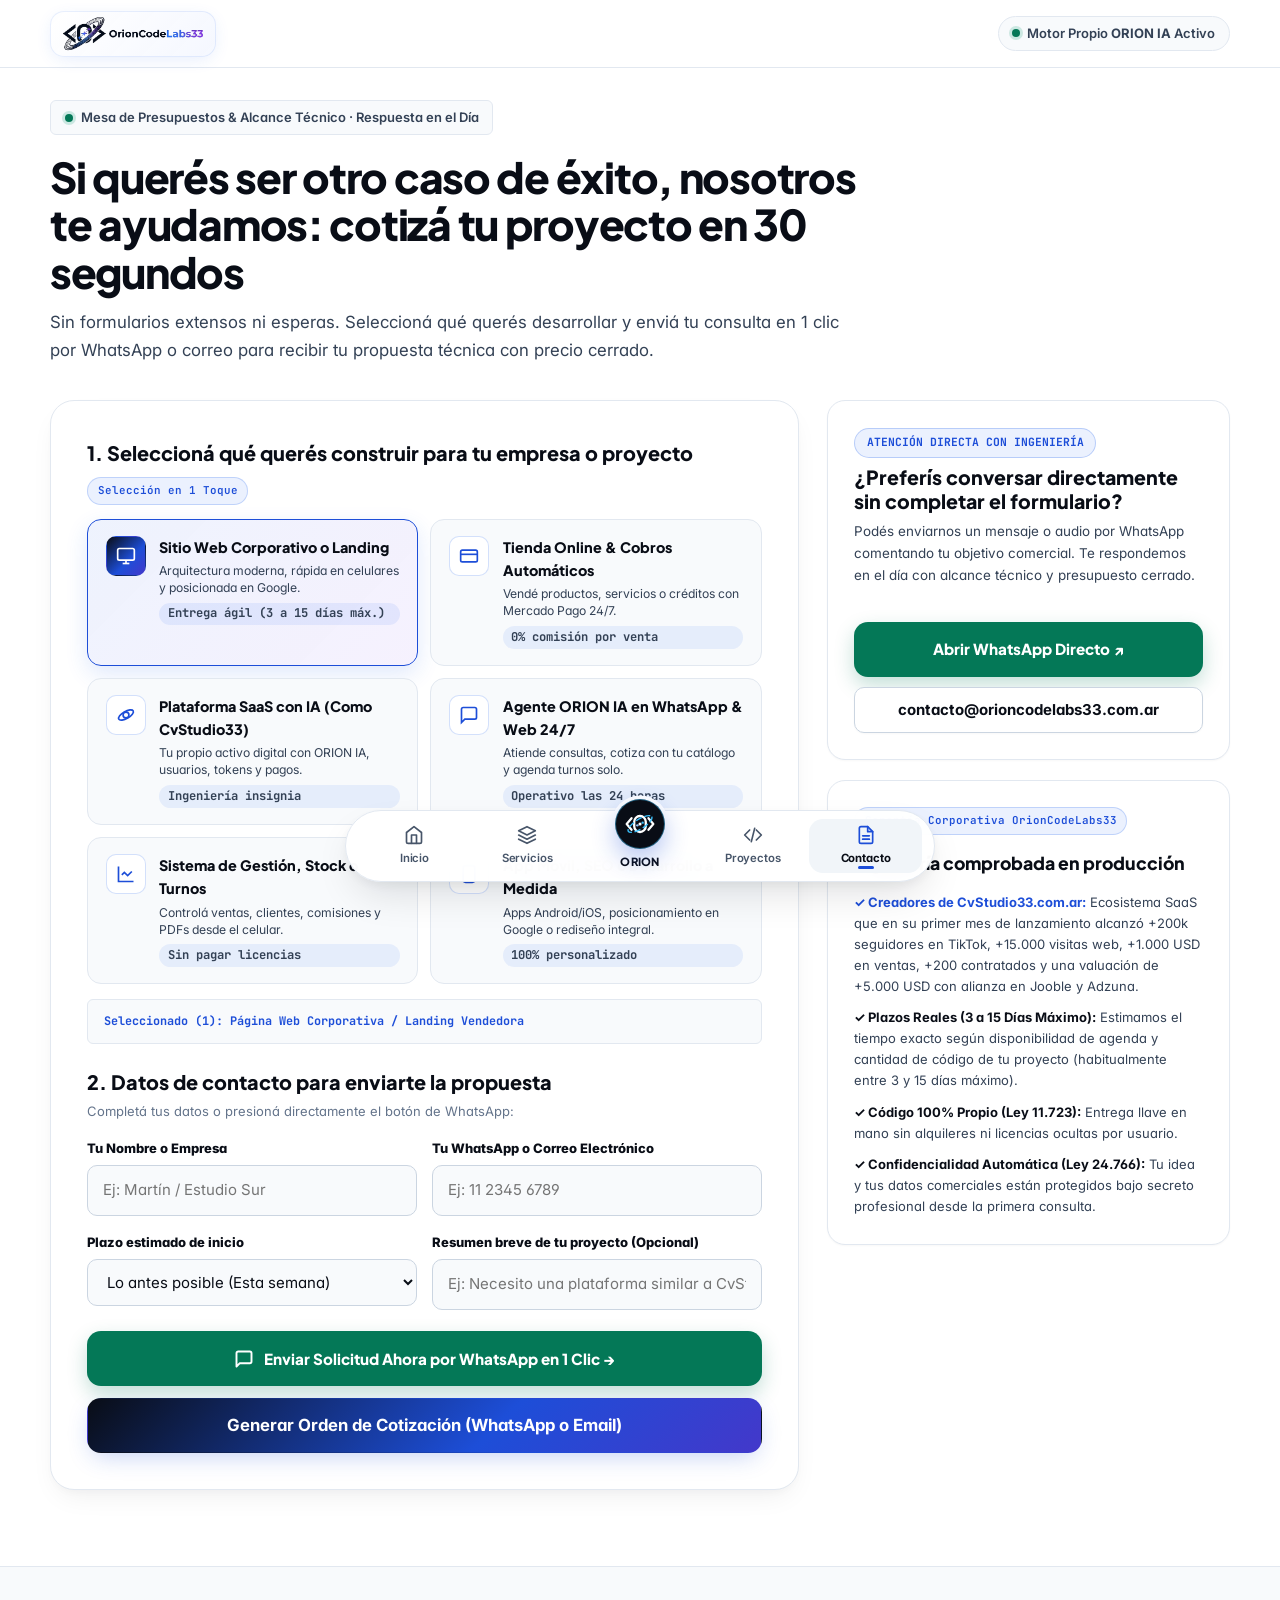
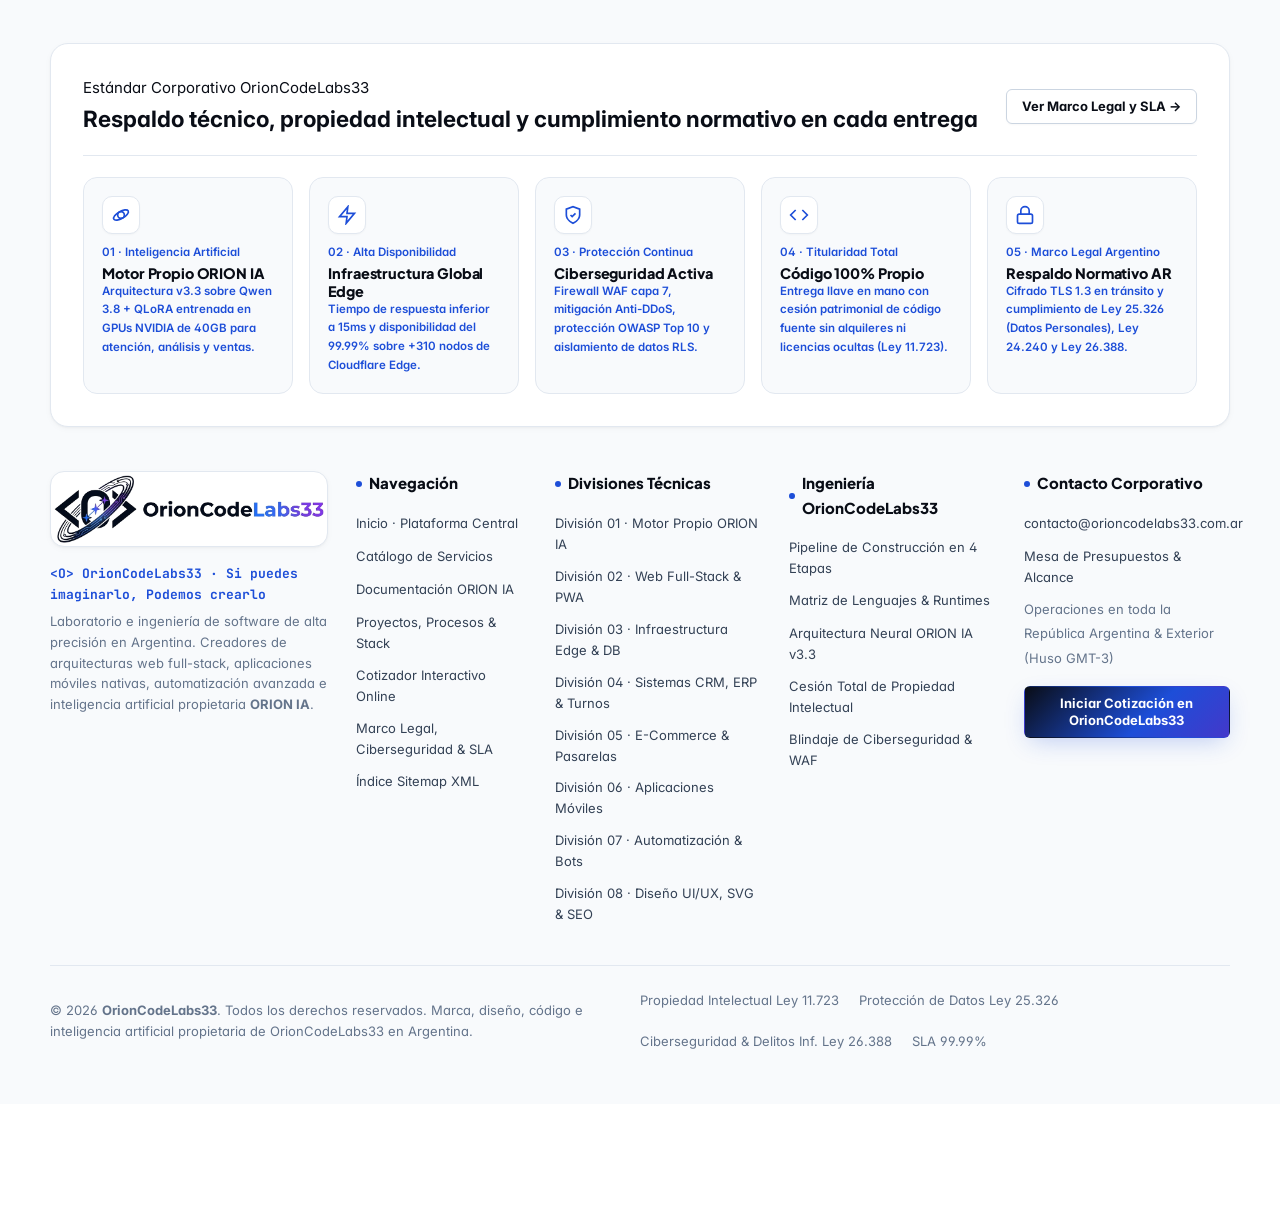
==== commit ee4a9749: "Release v5: Minimalist white Remotion animations (zero frame counters), 1st-month CvStudio33 metrics" ====
--- a/contacto.html
+++ b/contacto.html
@@ -170,7 +170,7 @@
                 <div class="cro-goal-info">
                   <strong>Sitio Web Corporativo o Landing</strong>
                   <span>Arquitectura moderna, rápida en celulares y posicionada en Google.</span>
-                  <span class="cro-goal-price-tag">Entrega 1 a 2 semanas</span>
+                  <span class="cro-goal-price-tag">Entrega ágil (3 a 15 días máx.)</span>
                 </div>
               </button>
 
@@ -306,7 +306,8 @@
               <span class="badge-verified" style="width:fit-content;">Garantía Corporativa OrionCodeLabs33</span>
               <h3 style="font-size:1.1rem;">Ingeniería comprobada en producción</h3>
               <ul style="list-style:none;font-size:var(--text-xs);color:var(--text-secondary);display:flex;flex-direction:column;gap:0.65rem;">
-                <li><strong style="color:var(--brand-blue);">✓ Creadores de CvStudio33.com.ar:</strong> Ecosistema SaaS valuado en +5.000 USD con +200k seguidores en TikTok, +15.000 visitas web, +1.000 USD en ventas y alianza con Jooble y Adzuna.</li>
+                <li><strong style="color:var(--brand-blue);">✓ Creadores de CvStudio33.com.ar:</strong> Ecosistema SaaS que en su primer mes de lanzamiento alcanzó +200k seguidores en TikTok, +15.000 visitas web, +1.000 USD en ventas, +200 contratados y una valuación de +5.000 USD con alianza en Jooble y Adzuna.</li>
+                <li><strong style="color:var(--text-primary);">✓ Plazos Reales (3 a 15 Días Máximo):</strong> Estimamos el tiempo exacto según disponibilidad de agenda y cantidad de código de tu proyecto (habitualmente entre 3 y 15 días máximo).</li>
                 <li><strong style="color:var(--text-primary);">✓ Código 100% Propio (Ley 11.723):</strong> Entrega llave en mano sin alquileres ni licencias ocultas por usuario.</li>
                 <li><strong style="color:var(--text-primary);">✓ Confidencialidad Automática (Ley 24.766):</strong> Tu idea y tus datos comerciales están protegidos bajo secreto profesional desde la primera consulta.</li>
               </ul>
--- a/assets/css/layout.css
+++ b/assets/css/layout.css
@@ -2682,21 +2682,21 @@
   }
 }
 
-/* Reproductor Dedicado Remotion (60 FPS Frame/Spring Engine) */
+/* Reproductor Dedicado Remotion (60 FPS Minimalista Integrado en Superficie Blanca) */
 .remotion-player-shell {
-  background: #090D16;
-  border: 1px solid #1E293B;
+  background: #FFFFFF;
+  border: 1px solid var(--border-subtle);
   border-radius: var(--radius-lg);
   overflow: hidden;
-  box-shadow: 0 20px 45px rgba(9, 13, 22, 0.16);
+  box-shadow: var(--shadow-sm);
   display: flex;
   flex-direction: column;
   width: 100%;
 }
 
 .remotion-player-topbar {
-  background: #0F172A;
-  border-bottom: 1px solid rgba(255, 255, 255, 0.08);
+  background: #F8FAFC;
+  border-bottom: 1px solid var(--border-subtle);
   padding: 0.65rem 1rem;
   display: flex;
   align-items: center;
@@ -2712,16 +2712,12 @@
   font-family: var(--font-display);
   font-size: 0.78rem;
   font-weight: 700;
-  color: #F8FAFC;
-}
-
-.remotion-player-meta {
-  display: inline-flex;
-  align-items: center;
-  gap: 0.5rem;
-  font-family: var(--font-mono);
-  font-size: 0.68rem;
-  color: #38BDF8;
+  color: var(--text-primary);
+}
+
+.remotion-player-meta,
+[data-remotion-frame] {
+  display: none !important;
 }
 
 .remotion-canvas-stage {
@@ -2730,7 +2726,7 @@
   aspect-ratio: 16 / 10;
   min-height: 250px;
   max-height: 380px;
-  background: radial-gradient(circle at 50% 45%, #111C38 0%, #060913 85%);
+  background: linear-gradient(180deg, #FFFFFF 0%, #F8FAFC 100%);
   overflow: hidden;
 }
 
@@ -2741,8 +2737,8 @@
 }
 
 .remotion-scene-selector {
-  background: #0F172A;
-  border-top: 1px solid rgba(255, 255, 255, 0.08);
+  background: #F8FAFC;
+  border-top: 1px solid var(--border-subtle);
   padding: 0.6rem 0.75rem;
   display: grid;
   grid-template-columns: repeat(2, minmax(0, 1fr));
@@ -2756,13 +2752,13 @@
 }
 
 .remotion-scene-btn {
-  background: rgba(255, 255, 255, 0.04);
-  border: 1px solid rgba(255, 255, 255, 0.1);
+  background: #FFFFFF;
+  border: 1px solid var(--border-subtle);
   border-radius: 8px;
-  padding: 0.45rem 0.6rem;
+  padding: 0.48rem 0.65rem;
   text-align: left;
   cursor: pointer;
-  color: #94A3B8;
+  color: var(--text-secondary);
   transition: all 0.18s ease;
 }
 
@@ -2771,13 +2767,13 @@
   font-family: var(--font-display);
   font-size: 0.72rem;
   font-weight: 700;
-  color: #E2E8F0;
+  color: var(--text-primary);
 }
 
 .remotion-scene-btn span {
   display: block;
   font-size: 0.65rem;
-  color: #64748B;
+  color: var(--text-muted);
   white-space: nowrap;
   overflow: hidden;
   text-overflow: ellipsis;
@@ -2785,26 +2781,26 @@
 
 .remotion-scene-btn:hover,
 .remotion-scene-btn.is-active {
-  background: rgba(29, 78, 216, 0.28);
-  border-color: #38BDF8;
-  color: #FFFFFF;
+  background: #EFF6FF;
+  border-color: var(--brand-blue);
+  color: var(--brand-blue);
 }
 
 .remotion-scene-btn.is-active strong {
-  color: #38BDF8;
+  color: var(--brand-blue);
 }
 
 .remotion-progress-rail {
-  height: 4px;
+  height: 3px;
   width: 100%;
-  background: rgba(255, 255, 255, 0.08);
+  background: #E2E8F0;
   overflow: hidden;
 }
 
 .remotion-progress-fill {
   height: 100%;
   width: 0%;
-  background: linear-gradient(90deg, #2563EB 0%, #38BDF8 50%, #818CF8 100%);
+  background: linear-gradient(90deg, #1D4ED8 0%, #3B82F6 50%, #4F46E5 100%);
 }
 
 /* Matriz de Especificaciones de ORION IA en Superficie Blanca */
@@ -2912,8 +2908,8 @@
 }
 
 .roadmap-year-btn.is-active {
-  background: #090D16;
-  border-color: #090D16;
+  background: var(--brand-blue);
+  border-color: var(--brand-blue);
   color: #FFFFFF;
   box-shadow: var(--shadow-sm);
 }
@@ -2927,7 +2923,7 @@
 }
 
 .roadmap-year-btn.is-active strong {
-  color: #38BDF8;
+  color: #FFFFFF;
 }
 
 .roadmap-year-btn span {
@@ -2939,7 +2935,7 @@
 }
 
 .roadmap-year-btn.is-active span {
-  color: #E2E8F0;
+  color: #DBEAFE;
 }
 
 .roadmap-stage-grid {
@@ -3025,11 +3021,12 @@
 }
 
 .roadmap-chart-panel {
-  background: #090D16;
-  border: 1px solid #1E293B;
+  background: #FFFFFF;
+  border: 1px solid var(--border-subtle);
   border-radius: var(--radius-md);
   padding: 1.15rem;
-  color: #F8FAFC;
+  color: var(--text-primary);
+  box-shadow: var(--shadow-xs);
   display: flex;
   flex-direction: column;
   justify-content: space-between;
--- a/assets/css/animations.css
+++ b/assets/css/animations.css
@@ -21,9 +21,9 @@
   height: 46px;
   margin-block: 0.75rem 1.15rem;
   border-radius: var(--radius-sm);
-  background: #0B132B;
-  border: 1px solid rgba(37, 99, 235, 0.38);
-  box-shadow: 0 6px 20px -4px rgba(11, 19, 43, 0.18);
+  background: #F8FAFC;
+  border: 1px solid var(--border-subtle);
+  box-shadow: var(--shadow-xs);
   overflow: hidden;
   /* Bloqueo estricto de layout y pintura: impide cualquier salto o estiramiento */
   contain: strict;
@@ -33,9 +33,9 @@
 
 /* Estado cuando está renderizado en limpio sobre fondo claro/gradiente */
 .orion-motto-box.is-rendered {
-  background: linear-gradient(135deg, #F8FAFF 0%, #EEF2FF 100%);
-  border-color: rgba(124, 58, 237, 0.45);
-  box-shadow: 0 8px 24px -4px rgba(37, 99, 235, 0.18);
+  background: linear-gradient(135deg, #FFFFFF 0%, #EFF6FF 100%);
+  border-color: rgba(29, 78, 216, 0.35);
+  box-shadow: var(--shadow-sm);
 }
 
 /* Escenario absoluto interno (jamás altera el flujo del documento) */
@@ -49,12 +49,12 @@
   white-space: nowrap;
 }
 
-/* Vista A: Escritura en Código Puro */
+/* Vista A: Escritura en Código Puro Minimalista */
 .motto-code-layer {
   font-family: var(--font-mono);
   font-size: clamp(0.71rem, 2.7vw, 0.86rem);
-  font-weight: 500;
-  color: #E2E8F0;
+  font-weight: 600;
+  color: var(--text-primary);
   display: flex;
   align-items: center;
   max-width: 100%;
@@ -66,15 +66,15 @@
   display: none;
 }
 
-.c-tag { color: #38BDF8; }
-.c-str { color: #A7F3D0; }
-.c-sym { color: #C084FC; }
+.c-tag { color: #1D4ED8; }
+.c-str { color: #059669; }
+.c-sym { color: #4F46E5; }
 
 .motto-cursor {
   display: inline-block;
   width: 7px;
   height: 1.05em;
-  background: #38BDF8;
+  background: #1D4ED8;
   margin-left: 2px;
   flex-shrink: 0;
   animation: mottoCursorBlink 0.75s steps(2, start) infinite;
@@ -126,9 +126,9 @@
   font-family: var(--font-mono);
   font-size: clamp(0.72rem, 2.7vw, 0.86rem);
   font-weight: 700;
-  color: #FFFFFF;
-  background: #0B132B;
-  text-shadow: -2px 0 #38BDF8, 2px 0 #A855F7;
+  color: var(--text-primary);
+  background: #EFF6FF;
+  text-shadow: -1px 0 #1D4ED8, 1px 0 #4F46E5;
   overflow: hidden;
   white-space: nowrap;
   z-index: 4;
@@ -480,23 +480,23 @@
   }
 }
 
-/* Escenario Compilador Automático en Loop (Código -> Escáner Láser -> App UI Viva) */
+/* Escenario Minimalista Automático en Loop (Arquitectura -> UI Viva) */
 .code-render-compiler {
   position: relative;
   border-radius: var(--radius-lg);
-  background: linear-gradient(160deg, #0B132B 0%, #111C38 100%);
-  border: 1px solid rgba(56, 189, 248, 0.36);
+  background: linear-gradient(160deg, #FFFFFF 0%, #F8FAFC 100%);
+  border: 1px solid var(--border-subtle);
   overflow: hidden;
   min-height: 255px;
   display: flex;
   flex-direction: column;
-  box-shadow: 0 16px 38px rgba(11, 19, 43, 0.24);
+  box-shadow: var(--shadow-sm);
   contain: layout paint;
   width: 100%;
   max-width: 100%;
 }
 
-/* Escáner Láser Horizontal que recorre la ventana en Loop Automático */
+/* Barrido Suave que recorre la ventana en Loop Automático */
 .code-render-compiler::before {
   content: '';
   position: absolute;
@@ -504,28 +504,27 @@
   right: 0;
   top: 34px;
   height: 2px;
-  background: linear-gradient(90deg, transparent 0%, #38BDF8 50%, transparent 100%);
-  box-shadow: 0 0 14px 2px rgba(56, 189, 248, 0.55);
+  background: linear-gradient(90deg, transparent 0%, rgba(29, 78, 216, 0.35) 50%, transparent 100%);
   z-index: 4;
   pointer-events: none;
   animation: compilerLaserSweep 4.2s ease-in-out infinite;
 }
 
 @keyframes compilerLaserSweep {
-  0% { top: 36px; opacity: 0.25; }
-  50% { top: calc(100% - 10px); opacity: 0.95; }
-  100% { top: 36px; opacity: 0.25; }
+  0% { top: 36px; opacity: 0.15; }
+  50% { top: calc(100% - 10px); opacity: 0.65; }
+  100% { top: 36px; opacity: 0.15; }
 }
 
 .compiler-topbar {
-  background: #131F42;
+  background: #F8FAFC;
   padding: 0.55rem 0.9rem;
   display: flex;
   align-items: center;
   justify-content: space-between;
   gap: 0.5rem;
   flex-wrap: wrap;
-  border-bottom: 1px solid rgba(255, 255, 255, 0.08);
+  border-bottom: 1px solid var(--border-subtle);
   position: relative;
   z-index: 3;
 }
@@ -537,14 +536,14 @@
   bottom: 0;
   height: 2.5px;
   width: 100%;
-  background: rgba(255, 255, 255, 0.06);
+  background: #E2E8F0;
   overflow: hidden;
 }
 
 .compiler-loop-progress-bar {
   height: 100%;
   width: 100%;
-  background: linear-gradient(90deg, #38BDF8, #818CF8, #2DD4BF);
+  background: linear-gradient(90deg, #1D4ED8, #3B82F6, #4F46E5);
   transform-origin: left center;
   animation: autoCycleProgress 4.6s linear infinite;
 }
@@ -566,19 +565,19 @@
   border-radius: 50%;
 }
 
-.compiler-dots span:nth-child(1) { background: #EF4444; }
-.compiler-dots span:nth-child(2) { background: #F59E0B; }
-.compiler-dots span:nth-child(3) { background: #10B981; }
+.compiler-dots span:nth-child(1) { background: #CBD5E1; }
+.compiler-dots span:nth-child(2) { background: #94A3B8; }
+.compiler-dots span:nth-child(3) { background: #1D4ED8; }
 
 .compiler-mode-toggle {
-  font-family: var(--font-mono);
-  font-size: 0.66rem;
+  font-family: var(--font-display);
+  font-size: 0.68rem;
   font-weight: 700;
-  color: #38BDF8;
-  background: rgba(56, 189, 248, 0.14);
-  border: 1px solid rgba(56, 189, 248, 0.34);
+  color: var(--brand-blue);
+  background: #EFF6FF;
+  border: 1px solid #BFDBFE;
   border-radius: 999px;
-  padding: 0.2rem 0.6rem;
+  padding: 0.22rem 0.65rem;
   cursor: pointer;
   transition: all 0.18s ease;
   display: inline-flex;
@@ -592,12 +591,11 @@
   height: 6px;
   border-radius: 50%;
   background: #10B981;
-  box-shadow: 0 0 8px #10B981;
   animation: mottoCursorBlink 1.1s infinite;
 }
 
 .compiler-mode-toggle:hover {
-  background: rgba(56, 189, 248, 0.26);
+  background: var(--brand-blue);
   color: #FFFFFF;
 }
 
@@ -610,14 +608,14 @@
   min-width: 0;
 }
 
-/* Vista 1: Código Puro con Pulso de Ejecución */
+/* Vista 1: Especificación Arquitectónica Minimalista */
 .compiler-code-view {
   width: 100%;
-  font-family: var(--font-mono);
-  font-size: 0.73rem;
+  font-family: var(--font-sans);
+  font-size: 0.78rem;
   line-height: 1.65;
-  color: #E2E8F0;
-  white-space: pre-wrap;
+  color: var(--text-secondary);
+  white-space: normal;
   word-break: break-word;
   animation: codeViewFadeIn 0.45s var(--ease-out-expo);
 }
